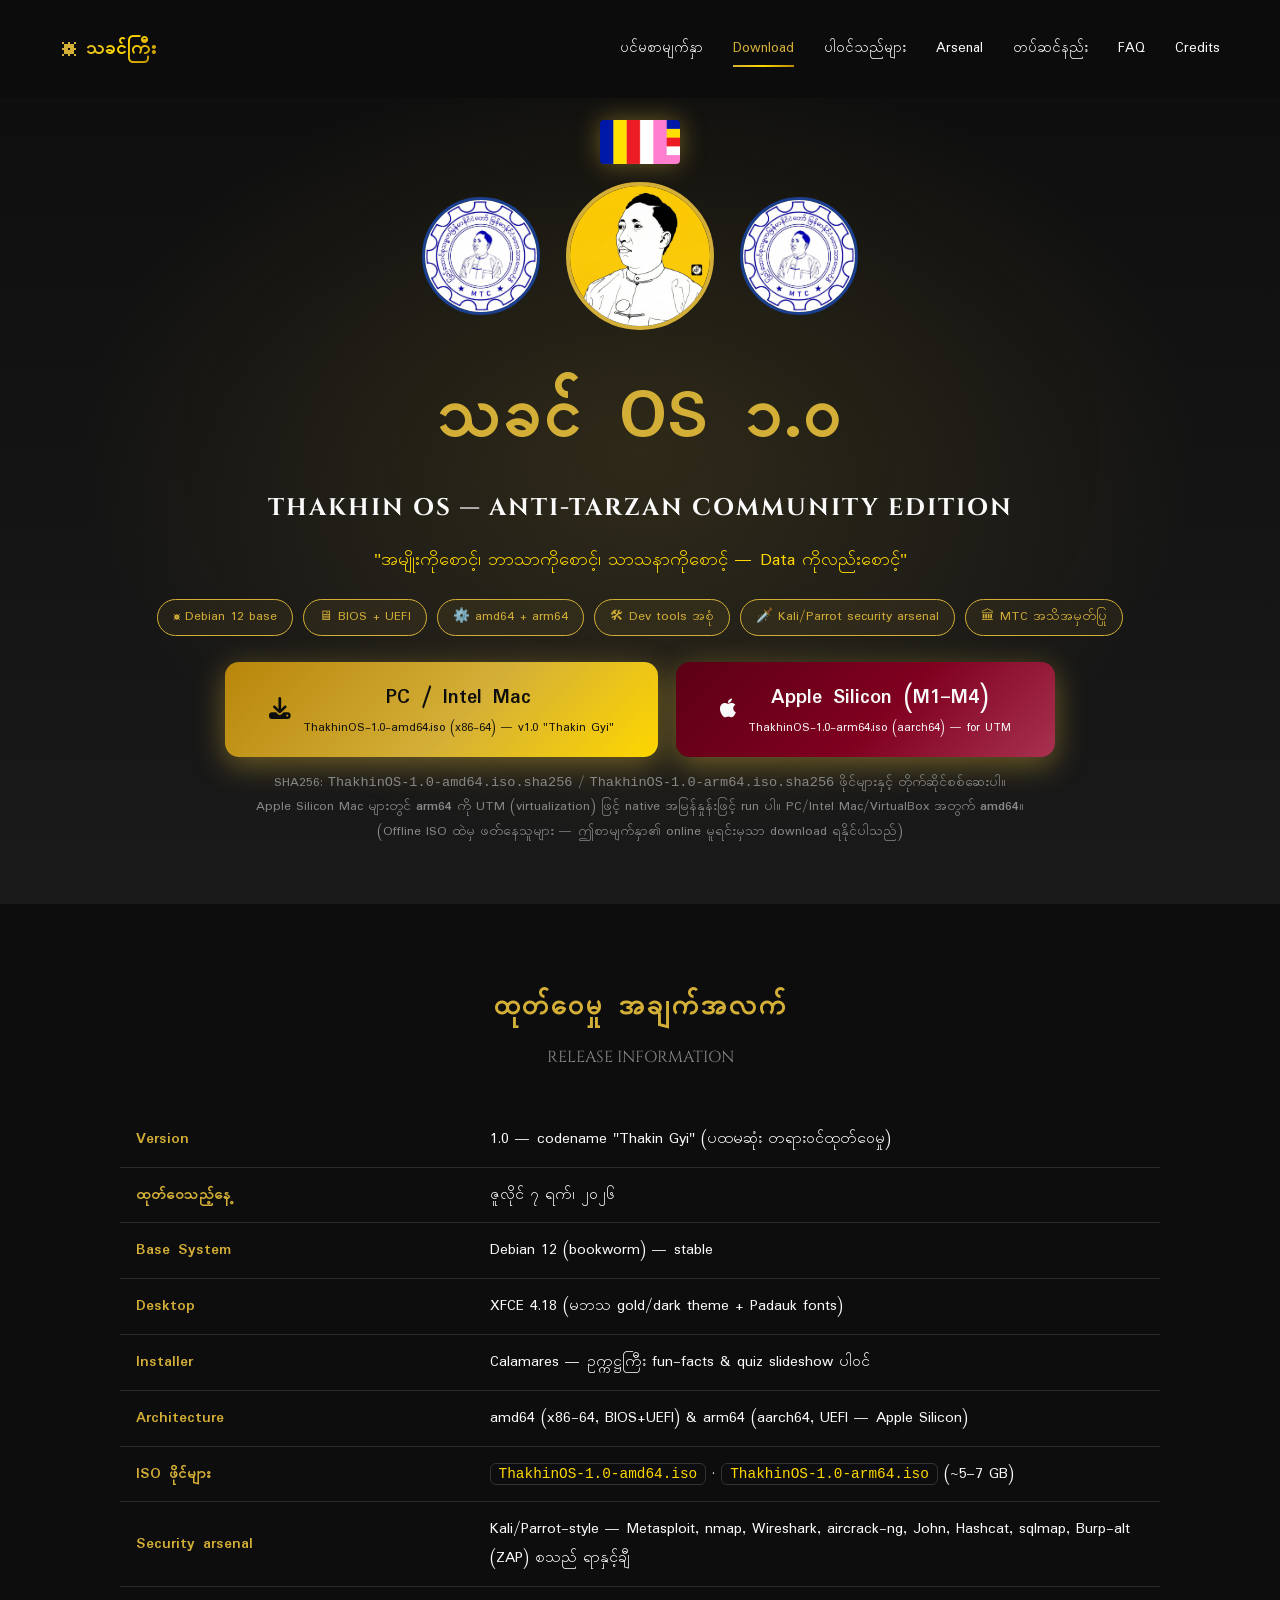
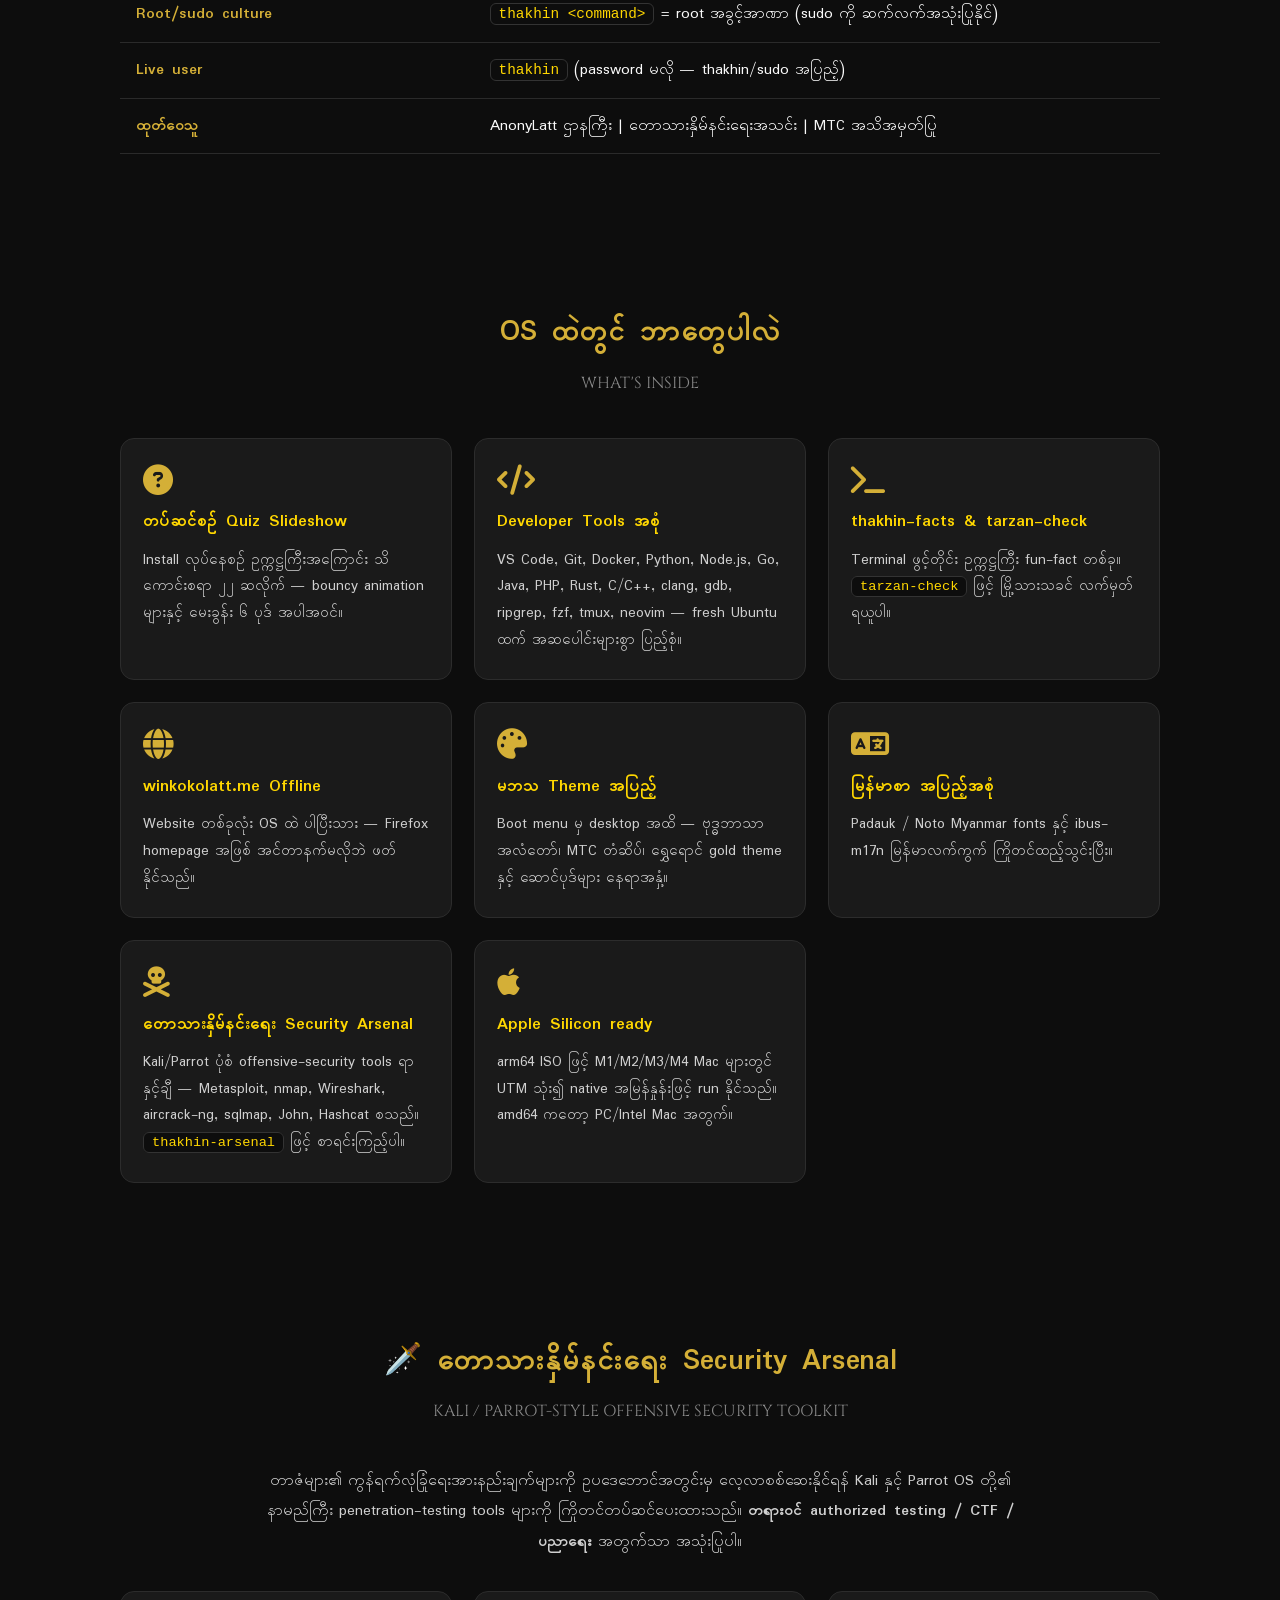
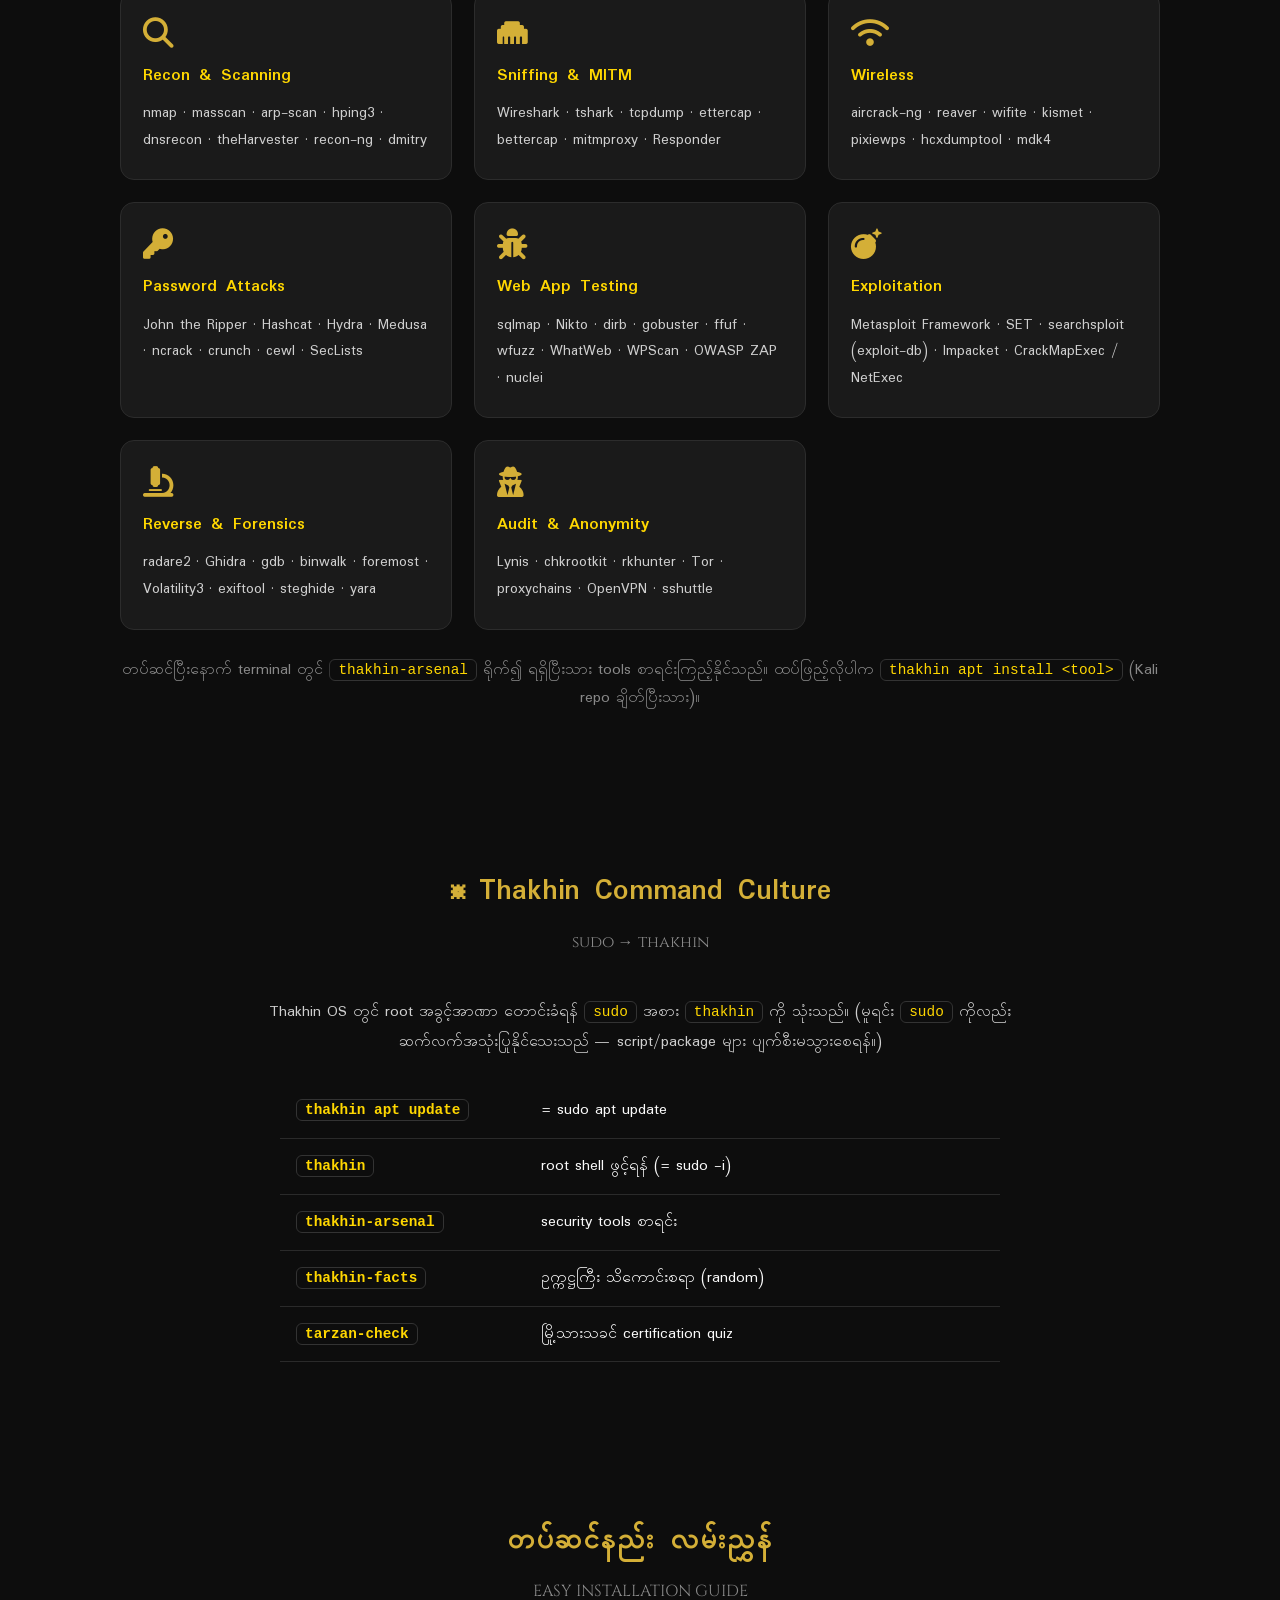
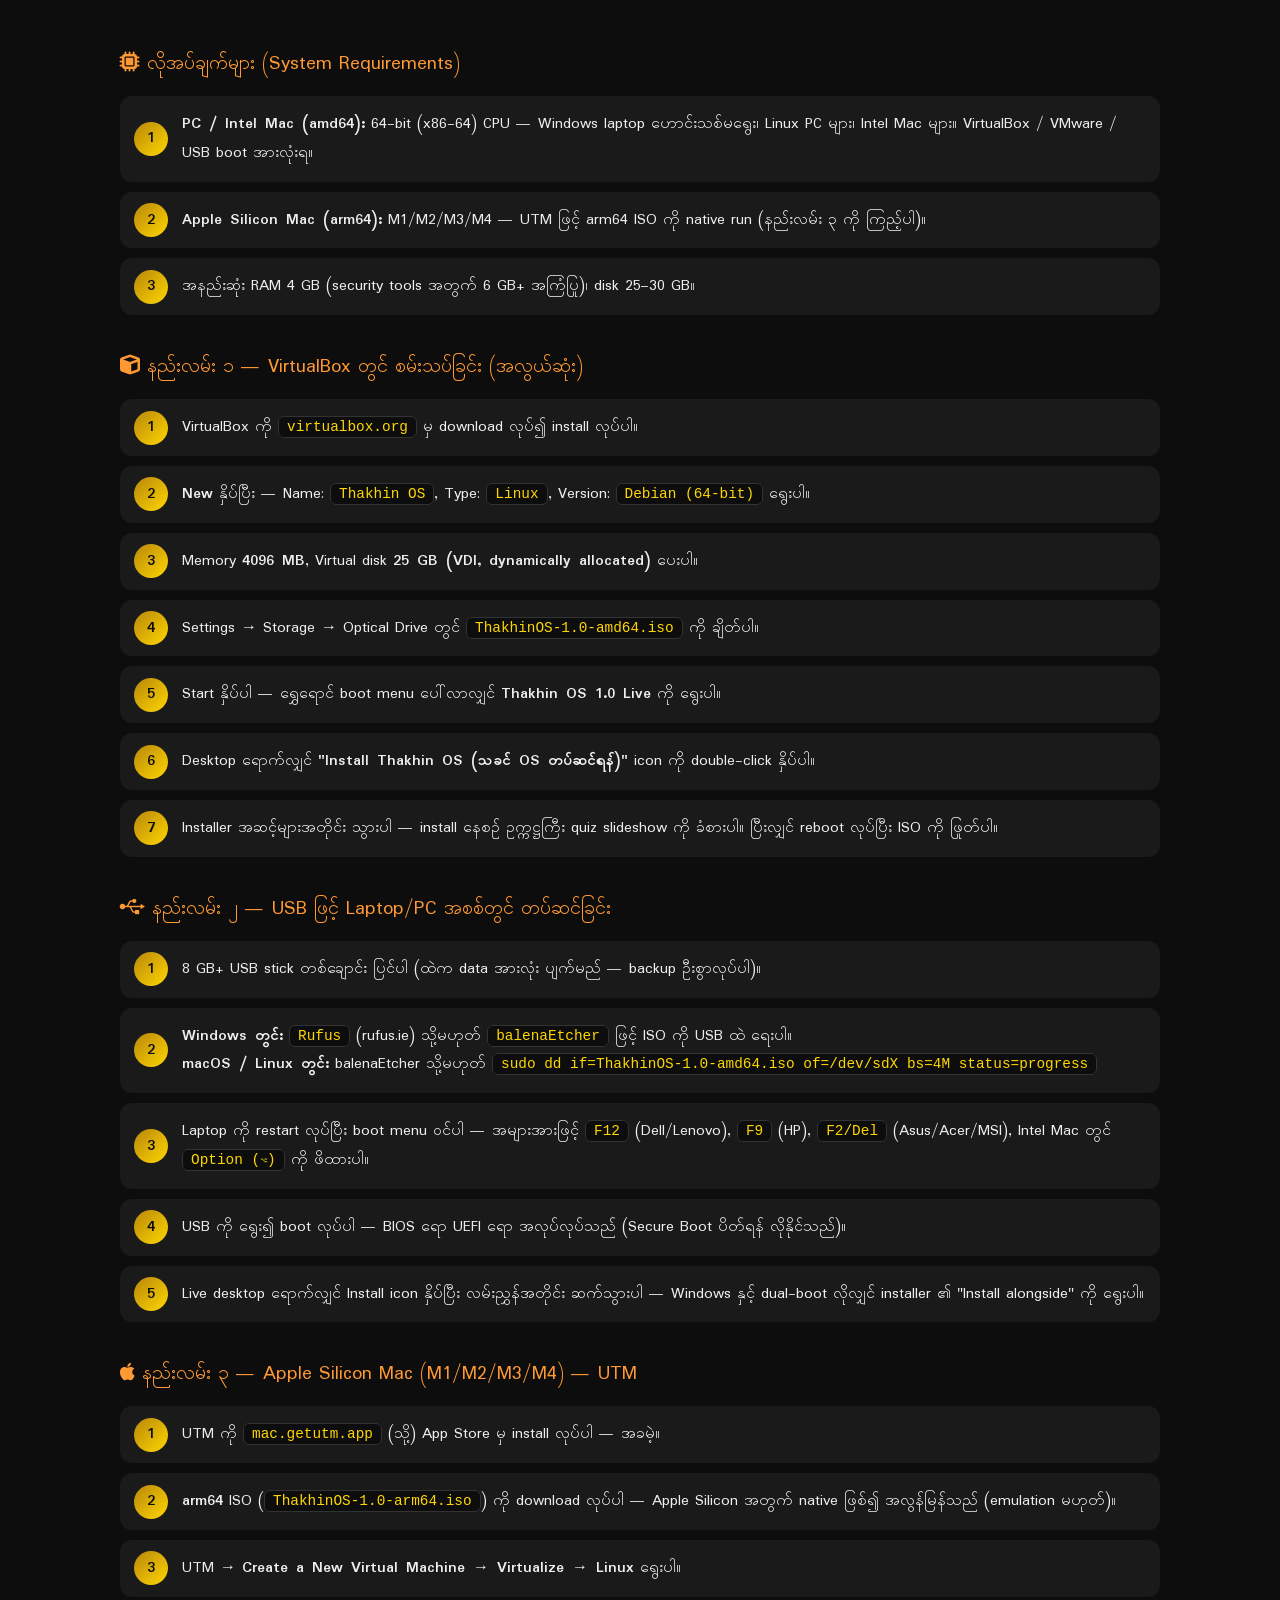
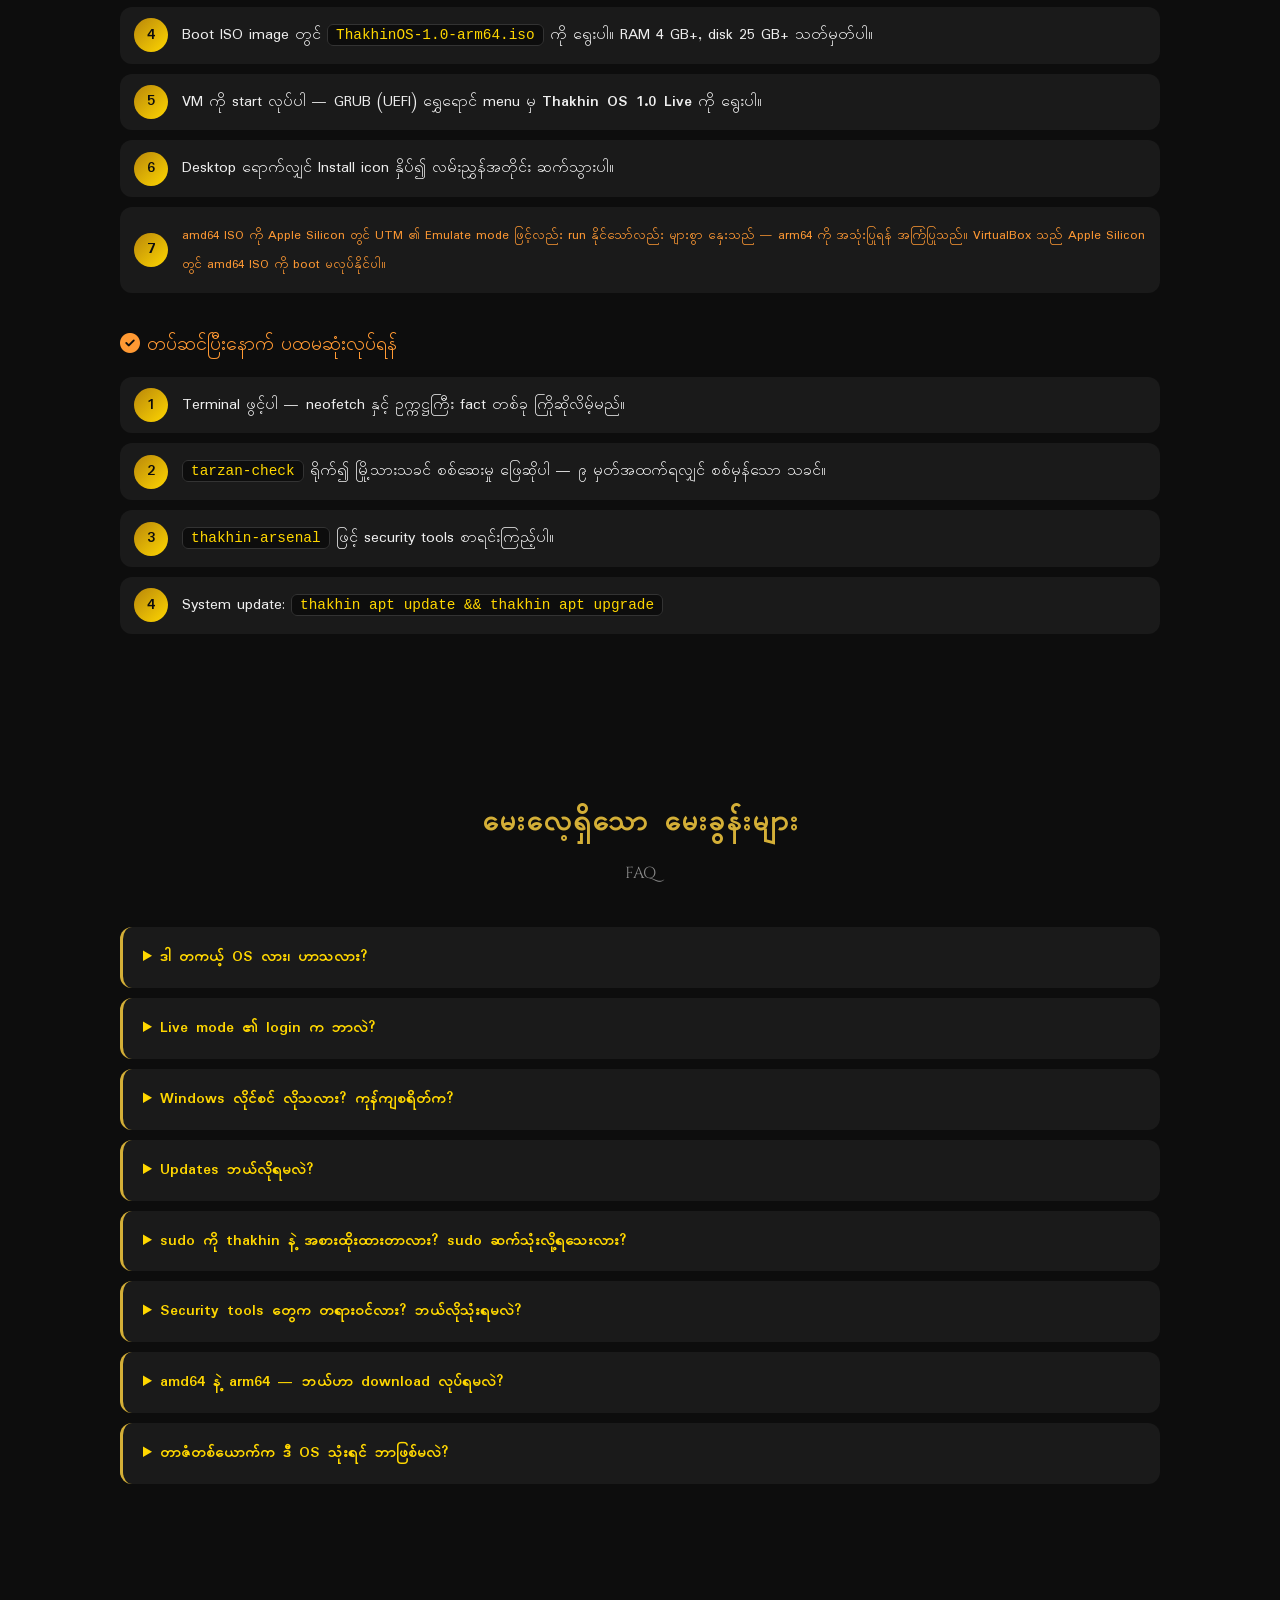
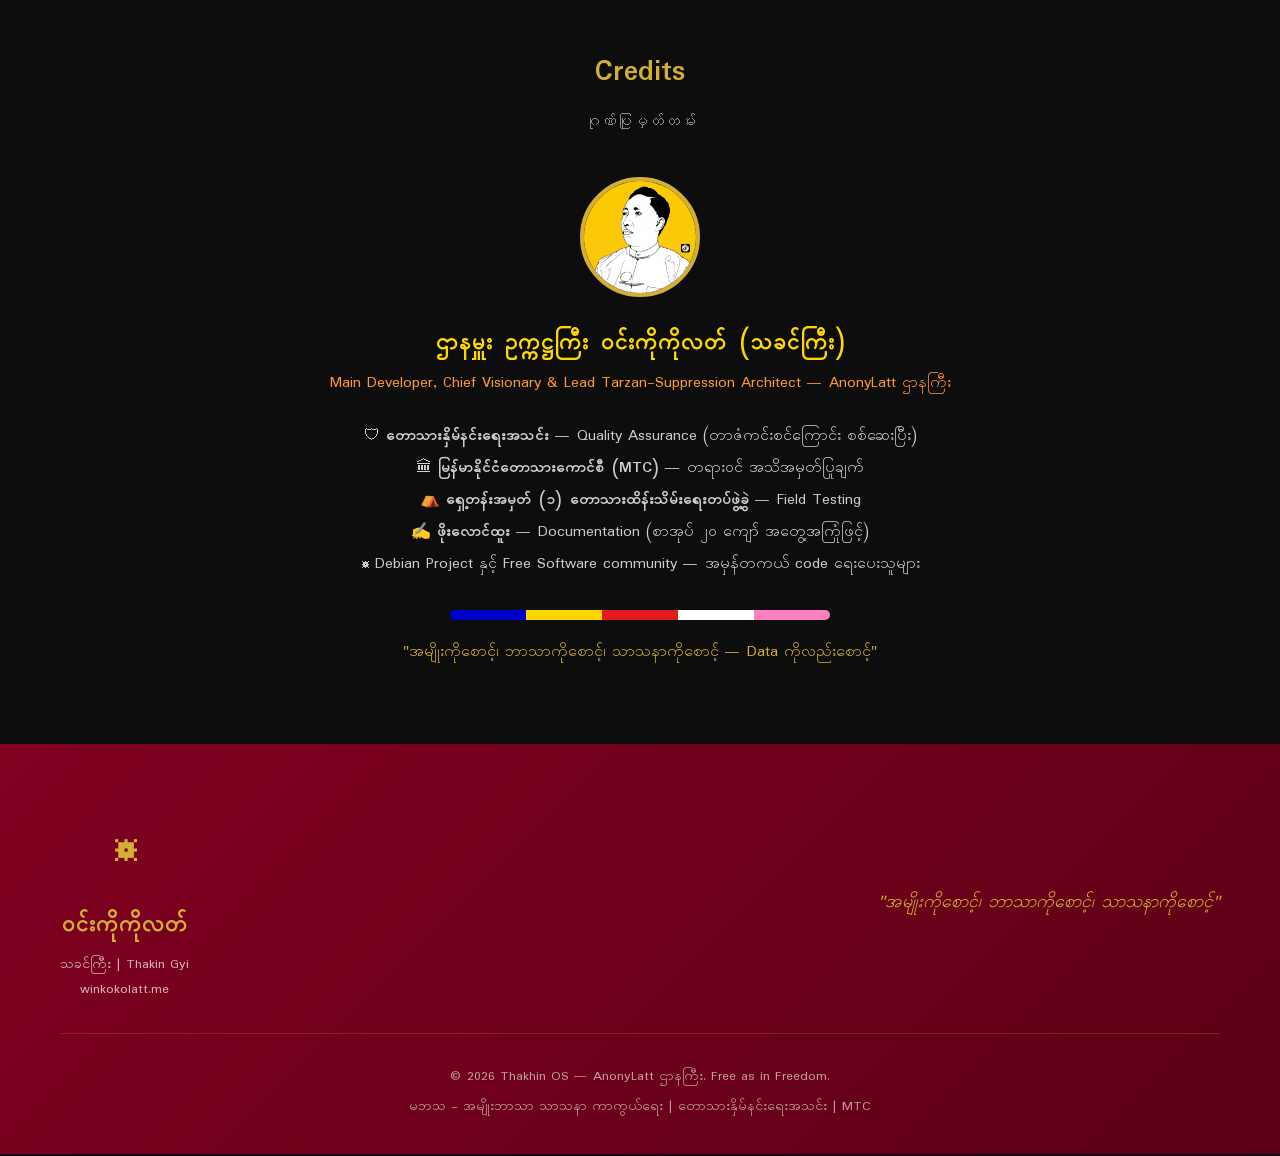
==== downloads/thakhin-os-community-edition/index.html @ b6f352f4 "Add Thakhin OS (သခင် OS) 1.0 — Anti-Tarzan Community Edition Debian 12 based live/installable distro" ====
<!DOCTYPE html>
<html lang="my">
<head>
    <meta charset="UTF-8">
    <meta name="viewport" content="width=device-width, initial-scale=1.0">
    <title>သခင် OS 1.0 Download | Thakhin OS — Anti-Tarzan Community Edition | winkokolatt.me</title>
    <meta name="description" content="Thakhin OS (သခင် OS) 1.0 — Debian-based Linux by ဥက္ကဋ္ဌကြီး Win Ko Ko Latt (AnonyLatt ဌာနကြီး). Free download, VirtualBox & laptop install guide. MTC approved.">
    <meta name="keywords" content="Thakhin OS, သခင် OS, Win Ko Ko Latt, ဝင်းကိုကိုလတ်, Linux, Debian, Anti-Tarzan, မဘသ, MTC, မြန်မာနိုင်ငံတောသားကောင်စီ">
    <meta name="author" content="Win Ko Ko Latt (AnonyLatt Dept.)">

    <meta property="og:type" content="website">
    <meta property="og:url" content="https://winkokolatt.me/downloads/thakhin-os-community-edition/">
    <meta property="og:title" content="သခင် OS 1.0 — Thakhin OS Anti-Tarzan Community Edition">
    <meta property="og:description" content="ဥက္ကဋ္ဌကြီး ကိုယ်တိုင် ကြီးကြပ်ထုတ်ဝေသော Debian-based Linux OS — Dev tools အစုံ၊ မဘသ vibes အပြည့်။ MTC အသိအမှတ်ပြု။">
    <meta property="og:image" content="https://winkokolatt.me/images/og-image.jpg">

    <link href="https://fonts.googleapis.com/css2?family=Cinzel:wght@400;600;700&family=Padauk:wght@400;700&display=swap" rel="stylesheet">
    <link rel="stylesheet" href="https://cdnjs.cloudflare.com/ajax/libs/font-awesome/6.5.1/css/all.min.css">
    <link rel="stylesheet" href="../../css/style.css">
    <link rel="icon" type="image/jpeg" href="../../images/webprofilepicture-optimized.jpg">

    <style>
        /* page-local styles on top of the site theme */
        .dl-hero {
            min-height: 92vh;
            display: flex; flex-direction: column; justify-content: center; align-items: center;
            text-align: center; padding: 120px 20px 60px;
            background:
                radial-gradient(ellipse at center, rgba(212,175,55,0.14) 0%, transparent 62%),
                linear-gradient(180deg, #0d0d0d 0%, #1a1a1a 100%);
        }
        .dl-flag { height: 44px; margin-bottom: 18px; border-radius: 4px;
                   box-shadow: 0 0 24px rgba(212,175,55,.45); }
        .dl-hero .seal-row { display:flex; gap:26px; align-items:center; justify-content:center; margin-bottom: 22px; }
        .dl-hero .seal-row img.portrait { width: 148px; height: 148px; border-radius: 50%;
                   border: 4px solid var(--primary-gold, #D4AF37); }
        .dl-hero .seal-row img.mtc { width: 118px; height: 118px; border-radius: 50%;
                   background:#fff; border: 3px solid #1a3f8f; }
        .dl-hero h1 { font-family:'Padauk',sans-serif; font-size: clamp(2.4rem, 6vw, 4.4rem);
                   color: #D4AF37; margin: 4px 0; }
        .dl-hero h2 { font-family:'Cinzel',serif; color:#FAFAFA; font-size: clamp(1rem, 2.4vw, 1.5rem);
                   letter-spacing: 2px; }
        .dl-slogan { color:#FFD700; font-family:'Padauk',sans-serif; margin: 14px 0 4px; font-size: 1.15rem; }
        .dl-chips { display:flex; flex-wrap:wrap; gap:10px; justify-content:center; margin: 18px 0 26px; }
        .dl-chip { border:1px solid #D4AF37; color:#D4AF37; border-radius: 20px; padding: 5px 15px;
                   font-size:.85rem; font-family:'Padauk',sans-serif; background: rgba(212,175,55,.07); }
        .dl-btn {
            display:inline-flex; align-items:center; gap:12px;
            background: linear-gradient(135deg, #B8860B, #D4AF37 55%, #FFD700);
            color:#0d0d0d; font-weight:700; font-family:'Padauk',sans-serif;
            font-size: 1.35rem; padding: 17px 44px; border-radius: 14px; text-decoration:none;
            box-shadow: 0 8px 30px rgba(212,175,55,.45);
            transition: transform .25s cubic-bezier(.34,1.56,.64,1), box-shadow .25s;
        }
        .dl-btn:hover { transform: translateY(-4px) scale(1.04); box-shadow: 0 14px 42px rgba(255,215,0,.6); }
        .dl-btn small { display:block; font-size:.78rem; font-weight:400; }
        .dl-note { color:#888; font-size:.85rem; margin-top:14px; font-family:'Padauk',sans-serif; }

        .dl-section { padding: 76px 20px; max-width: 1080px; margin: 0 auto; }
        .dl-section h3 { font-family:'Padauk',sans-serif; color:#D4AF37; font-size: 1.9rem;
                   text-align:center; margin-bottom: 8px; }
        .dl-section .sub { text-align:center; color:#888; margin-bottom: 40px; font-family:'Cinzel',serif; }

        table.rel { width:100%; border-collapse: collapse; font-family:'Padauk',sans-serif; }
        table.rel td { padding: 13px 16px; border-bottom: 1px solid #2a2a2a; color:#FAFAFA; }
        table.rel td:first-child { color:#D4AF37; width: 34%; font-weight: 700; }
        table.rel tr:hover td { background: rgba(212,175,55,.05); }

        .dl-grid { display:grid; grid-template-columns: repeat(auto-fit, minmax(250px, 1fr)); gap: 22px; }
        .dl-card { background:#1a1a1a; border:1px solid #2c2c2c; border-radius: 14px; padding: 26px 22px;
                   transition: transform .3s cubic-bezier(.34,1.56,.64,1), border-color .3s; }
        .dl-card:hover { transform: translateY(-7px); border-color:#D4AF37; }
        .dl-card i { font-size: 1.9rem; color:#D4AF37; margin-bottom: 12px; display:block; }
        .dl-card h4 { color:#FFD700; font-family:'Padauk',sans-serif; margin-bottom: 8px; font-size:1.1rem; }
        .dl-card p { color:#cfcfcf; font-family:'Padauk',sans-serif; font-size:.95rem; line-height:1.75; }

        ol.guide { counter-reset: step; list-style:none; font-family:'Padauk',sans-serif; }
        ol.guide li { position:relative; padding: 14px 14px 14px 62px; margin-bottom: 10px;
                   background:#1a1a1a; border-radius: 12px; color:#eee; line-height: 1.8; }
        ol.guide li::before {
            counter-increment: step; content: counter(step);
            position:absolute; left: 14px; top: 50%; transform: translateY(-50%);
            width: 34px; height: 34px; border-radius: 50%;
            background: linear-gradient(135deg,#B8860B,#FFD700); color:#0d0d0d;
            display:flex; align-items:center; justify-content:center; font-weight:700;
        }
        ol.guide code, .dl-section code { background:#0d0d0d; border:1px solid #333; padding: 2px 8px;
                   border-radius:6px; color:#FFD700; font-size:.9em; }
        .guide-h { color:#FF9933; font-family:'Padauk',sans-serif; font-size:1.25rem; margin: 34px 0 14px; }

        details.faq { background:#1a1a1a; border-radius: 12px; margin-bottom: 10px; padding: 16px 20px;
                   font-family:'Padauk',sans-serif; border-left: 3px solid #D4AF37; }
        details.faq summary { color:#FFD700; cursor:pointer; font-weight:700; }
        details.faq p { color:#ddd; margin-top: 10px; line-height: 1.85; }

        .credits-box { text-align:center; font-family:'Padauk',sans-serif; }
        .credits-box .big { color:#FFD700; font-size: 1.5rem; font-weight: 700; margin-bottom: 4px; }
        .credits-box .role { color:#FF9933; margin-bottom: 22px; }
        .credits-box p { color:#ccc; line-height: 2; }
        .flag-strip { display:flex; height: 10px; max-width: 380px; margin: 30px auto 0; border-radius: 5px; overflow:hidden; }
        .flag-strip span { flex:1; }
    </style>
</head>
<body style="background:#0d0d0d;">

    <!-- Navigation -->
    <nav class="navbar" id="navbar" style="background:rgba(13,13,13,.96);">
        <div class="nav-container">
            <a href="../../index.html#home" class="nav-logo">
                <span class="logo-icon">☸</span>
                <span class="logo-text">သခင်ကြီး</span>
            </a>
            <div class="nav-menu" style="display:flex;">
                <a href="../../index.html#home" class="nav-link">ပင်မစာမျက်နှာ</a>
                <a href="#download" class="nav-link active">Download</a>
                <a href="#inside" class="nav-link">ပါဝင်သည်များ</a>
                <a href="#arsenal" class="nav-link">Arsenal</a>
                <a href="#install" class="nav-link">တပ်ဆင်နည်း</a>
                <a href="#faq" class="nav-link">FAQ</a>
                <a href="#credits" class="nav-link">Credits</a>
            </div>
        </div>
    </nav>

    <!-- Hero / Download -->
    <header class="dl-hero" id="download">
        <img class="dl-flag" src="../../images/flag-image.png" alt="ဗုဒ္ဓဘာသာအလံတော်">
        <div class="seal-row">
            <img class="mtc" src="../../images/mtc-profile.jpg" alt="မြန်မာနိုင်ငံတောသားကောင်စီ (MTC) တံဆိပ်">
            <img class="portrait" src="../../images/webprofilepicture-optimized.jpg" alt="ဥက္ကဋ္ဌကြီး ဝင်းကိုကိုလတ်">
            <img class="mtc" src="../../images/mtc-profile.jpg" alt="MTC seal">
        </div>
        <h1>သခင် OS ၁.၀</h1>
        <h2>THAKHIN OS — ANTI-TARZAN COMMUNITY EDITION</h2>
        <p class="dl-slogan">"အမျိုးကိုစောင့်၊ ဘာသာကိုစောင့်၊ သာသနာကိုစောင့် — Data ကိုလည်းစောင့်"</p>
        <div class="dl-chips">
            <span class="dl-chip">☸ Debian 12 base</span>
            <span class="dl-chip">🖥 BIOS + UEFI</span>
            <span class="dl-chip">⚙️ amd64 + arm64</span>
            <span class="dl-chip">🛠 Dev tools အစုံ</span>
            <span class="dl-chip">🗡️ Kali/Parrot security arsenal</span>
            <span class="dl-chip">🏛 MTC အသိအမှတ်ပြု</span>
        </div>
        <div style="display:flex;flex-wrap:wrap;gap:18px;justify-content:center;">
            <a class="dl-btn" href="ThakhinOS-1.0-amd64.iso" download>
                <i class="fas fa-download"></i>
                <span>PC / Intel Mac<small>ThakhinOS-1.0-amd64.iso (x86-64) — v1.0 "Thakin Gyi"</small></span>
            </a>
            <a class="dl-btn" href="ThakhinOS-1.0-arm64.iso" download
               style="background:linear-gradient(135deg,#5C0015,#800020 55%,#a83250);color:#FAFAFA;">
                <i class="fab fa-apple"></i>
                <span>Apple Silicon (M1–M4)<small>ThakhinOS-1.0-arm64.iso (aarch64) — for UTM</small></span>
            </a>
        </div>
        <p class="dl-note">SHA256: <code>ThakhinOS-1.0-amd64.iso.sha256</code> / <code>ThakhinOS-1.0-arm64.iso.sha256</code> ဖိုင်များနှင့် တိုက်ဆိုင်စစ်ဆေးပါ။<br>
        Apple Silicon Mac များတွင် <b>arm64</b> ကို UTM (virtualization) ဖြင့် native အမြန်နှုန်းဖြင့် run ပါ။ PC/Intel Mac/VirtualBox အတွက် <b>amd64</b>။<br>
        (Offline ISO ထဲမှ ဖတ်နေသူများ — ဤစာမျက်နှာ၏ online မူရင်းမှသာ download ရနိုင်ပါသည်)</p>
    </header>

    <!-- Release info -->
    <section class="dl-section">
        <h3>ထုတ်ဝေမှု အချက်အလက်</h3>
        <p class="sub">RELEASE INFORMATION</p>
        <table class="rel">
            <tr><td>Version</td><td>1.0 — codename "Thakin Gyi" (ပထမဆုံး တရားဝင်ထုတ်ဝေမှု)</td></tr>
            <tr><td>ထုတ်ဝေသည့်နေ့</td><td>ဇူလိုင် ၇ ရက်၊ ၂၀၂၆</td></tr>
            <tr><td>Base System</td><td>Debian 12 (bookworm) — stable</td></tr>
            <tr><td>Desktop</td><td>XFCE 4.18 (မဘသ gold/dark theme + Padauk fonts)</td></tr>
            <tr><td>Installer</td><td>Calamares — ဥက္ကဋ္ဌကြီး fun-facts & quiz slideshow ပါဝင်</td></tr>
            <tr><td>Architecture</td><td>amd64 (x86-64, BIOS+UEFI) &amp; arm64 (aarch64, UEFI — Apple Silicon)</td></tr>
            <tr><td>ISO ဖိုင်များ</td><td><code>ThakhinOS-1.0-amd64.iso</code> · <code>ThakhinOS-1.0-arm64.iso</code> (~5–7 GB)</td></tr>
            <tr><td>Security arsenal</td><td>Kali/Parrot-style — Metasploit, nmap, Wireshark, aircrack-ng, John, Hashcat, sqlmap, Burp-alt (ZAP) စသည် ရာနှင့်ချီ</td></tr>
            <tr><td>Root/sudo culture</td><td><code>thakhin &lt;command&gt;</code> = root အခွင့်အာဏာ (sudo ကို ဆက်လက်အသုံးပြုနိုင်)</td></tr>
            <tr><td>Live user</td><td><code>thakhin</code> (password မလို — thakhin/sudo အပြည့်)</td></tr>
            <tr><td>ထုတ်ဝေသူ</td><td>AnonyLatt ဌာနကြီး | တောသားနှိမ်နင်းရေးအသင်း | MTC အသိအမှတ်ပြု</td></tr>
        </table>
    </section>

    <!-- What's inside -->
    <section class="dl-section" id="inside">
        <h3>OS ထဲတွင် ဘာတွေပါလဲ</h3>
        <p class="sub">WHAT'S INSIDE</p>
        <div class="dl-grid">
            <div class="dl-card"><i class="fas fa-question-circle"></i>
                <h4>တပ်ဆင်စဉ် Quiz Slideshow</h4>
                <p>Install လုပ်နေစဉ် ဥက္ကဋ္ဌကြီးအကြောင်း သိကောင်းစရာ ၂၂ ဆလိုက် — bouncy animation များနှင့် မေးခွန်း ၆ ပုဒ် အပါအဝင်။</p></div>
            <div class="dl-card"><i class="fas fa-code"></i>
                <h4>Developer Tools အစုံ</h4>
                <p>VS Code, Git, Docker, Python, Node.js, Go, Java, PHP, Rust, C/C++, clang, gdb, ripgrep, fzf, tmux, neovim — fresh Ubuntu ထက် အဆပေါင်းများစွာ ပြည့်စုံ။</p></div>
            <div class="dl-card"><i class="fas fa-terminal"></i>
                <h4>thakhin-facts & tarzan-check</h4>
                <p>Terminal ဖွင့်တိုင်း ဥက္ကဋ္ဌကြီး fun-fact တစ်ခု။ <code>tarzan-check</code> ဖြင့် မြို့သားသခင် လက်မှတ် ရယူပါ။</p></div>
            <div class="dl-card"><i class="fas fa-globe"></i>
                <h4>winkokolatt.me Offline</h4>
                <p>Website တစ်ခုလုံး OS ထဲ ပါပြီးသား — Firefox homepage အဖြစ် အင်တာနက်မလိုဘဲ ဖတ်နိုင်သည်။</p></div>
            <div class="dl-card"><i class="fas fa-palette"></i>
                <h4>မဘသ Theme အပြည့်</h4>
                <p>Boot menu မှ desktop အထိ — ဗုဒ္ဓဘာသာအလံတော်၊ MTC တံဆိပ်၊ ရွှေရောင် gold theme နှင့် ဆောင်ပုဒ်များ နေရာအနှံ့။</p></div>
            <div class="dl-card"><i class="fas fa-language"></i>
                <h4>မြန်မာစာ အပြည့်အစုံ</h4>
                <p>Padauk / Noto Myanmar fonts နှင့် ibus-m17n မြန်မာလက်ကွက် ကြိုတင်ထည့်သွင်းပြီး။</p></div>
            <div class="dl-card"><i class="fas fa-skull-crossbones"></i>
                <h4>တောသားနှိမ်နင်းရေး Security Arsenal</h4>
                <p>Kali/Parrot ပုံစံ offensive-security tools ရာနှင့်ချီ — Metasploit, nmap, Wireshark, aircrack-ng, sqlmap, John, Hashcat စသည်။ <code>thakhin-arsenal</code> ဖြင့် စာရင်းကြည့်ပါ။</p></div>
            <div class="dl-card"><i class="fab fa-apple"></i>
                <h4>Apple Silicon ready</h4>
                <p>arm64 ISO ဖြင့် M1/M2/M3/M4 Mac များတွင် UTM သုံး၍ native အမြန်နှုန်းဖြင့် run နိုင်သည်။ amd64 ကတော့ PC/Intel Mac အတွက်။</p></div>
        </div>
    </section>

    <!-- Security arsenal -->
    <section class="dl-section" id="arsenal">
        <h3>🗡️ တောသားနှိမ်နင်းရေး Security Arsenal</h3>
        <p class="sub">KALI / PARROT-STYLE OFFENSIVE SECURITY TOOLKIT</p>
        <p style="text-align:center;color:#cfcfcf;font-family:'Padauk',sans-serif;max-width:760px;margin:0 auto 34px;line-height:1.9;">
            တာဇံများ၏ ကွန်ရက်လုံခြုံရေးအားနည်းချက်များကို ဥပဒေဘောင်အတွင်းမှ လေ့လာစစ်ဆေးနိုင်ရန်
            Kali နှင့် Parrot OS တို့၏ နာမည်ကြီး penetration-testing tools များကို ကြိုတင်တပ်ဆင်ပေးထားသည်။
            <b>တရားဝင် authorized testing / CTF / ပညာရေး</b> အတွက်သာ အသုံးပြုပါ။
        </p>
        <div class="dl-grid">
            <div class="dl-card"><i class="fas fa-search"></i><h4>Recon &amp; Scanning</h4>
                <p>nmap · masscan · arp-scan · hping3 · dnsrecon · theHarvester · recon-ng · dmitry</p></div>
            <div class="dl-card"><i class="fas fa-ethernet"></i><h4>Sniffing &amp; MITM</h4>
                <p>Wireshark · tshark · tcpdump · ettercap · bettercap · mitmproxy · Responder</p></div>
            <div class="dl-card"><i class="fas fa-wifi"></i><h4>Wireless</h4>
                <p>aircrack-ng · reaver · wifite · kismet · pixiewps · hcxdumptool · mdk4</p></div>
            <div class="dl-card"><i class="fas fa-key"></i><h4>Password Attacks</h4>
                <p>John the Ripper · Hashcat · Hydra · Medusa · ncrack · crunch · cewl · SecLists</p></div>
            <div class="dl-card"><i class="fas fa-bug"></i><h4>Web App Testing</h4>
                <p>sqlmap · Nikto · dirb · gobuster · ffuf · wfuzz · WhatWeb · WPScan · OWASP ZAP · nuclei</p></div>
            <div class="dl-card"><i class="fas fa-bomb"></i><h4>Exploitation</h4>
                <p>Metasploit Framework · SET · searchsploit (exploit-db) · Impacket · CrackMapExec / NetExec</p></div>
            <div class="dl-card"><i class="fas fa-microscope"></i><h4>Reverse &amp; Forensics</h4>
                <p>radare2 · Ghidra · gdb · binwalk · foremost · Volatility3 · exiftool · steghide · yara</p></div>
            <div class="dl-card"><i class="fas fa-user-secret"></i><h4>Audit &amp; Anonymity</h4>
                <p>Lynis · chkrootkit · rkhunter · Tor · proxychains · OpenVPN · sshuttle</p></div>
        </div>
        <p style="text-align:center;color:#888;font-family:'Padauk',sans-serif;margin-top:26px;">
            တပ်ဆင်ပြီးနောက် terminal တွင် <code>thakhin-arsenal</code> ရိုက်၍ ရရှိပြီးသား tools စာရင်းကြည့်နိုင်သည်။
            ထပ်ဖြည့်လိုပါက <code>thakhin apt install &lt;tool&gt;</code> (Kali repo ချိတ်ပြီးသား)။
        </p>
    </section>

    <!-- Thakhin command culture -->
    <section class="dl-section" id="culture">
        <h3>☸ Thakhin Command Culture</h3>
        <p class="sub">sudo → thakhin</p>
        <p style="text-align:center;color:#cfcfcf;font-family:'Padauk',sans-serif;max-width:760px;margin:0 auto 26px;line-height:1.9;">
            Thakhin OS တွင် root အခွင့်အာဏာ တောင်းခံရန် <code>sudo</code> အစား <code>thakhin</code> ကို သုံးသည်။
            (မူရင်း <code>sudo</code> ကိုလည်း ဆက်လက်အသုံးပြုနိုင်သေးသည် — script/package များ ပျက်စီးမသွားစေရန်။)
        </p>
        <table class="rel" style="max-width:720px;margin:0 auto;">
            <tr><td><code>thakhin apt update</code></td><td>= sudo apt update</td></tr>
            <tr><td><code>thakhin</code></td><td>root shell ဖွင့်ရန် (= sudo -i)</td></tr>
            <tr><td><code>thakhin-arsenal</code></td><td>security tools စာရင်း</td></tr>
            <tr><td><code>thakhin-facts</code></td><td>ဥက္ကဋ္ဌကြီး သိကောင်းစရာ (random)</td></tr>
            <tr><td><code>tarzan-check</code></td><td>မြို့သားသခင် certification quiz</td></tr>
        </table>
    </section>

    <!-- Install guide -->
    <section class="dl-section" id="install">
        <h3>တပ်ဆင်နည်း လမ်းညွှန်</h3>
        <p class="sub">EASY INSTALLATION GUIDE</p>

        <p class="guide-h"><i class="fas fa-microchip"></i> လိုအပ်ချက်များ (System Requirements)</p>
        <ol class="guide">
            <li><b>PC / Intel Mac (amd64):</b> 64-bit (x86-64) CPU — Windows laptop ဟောင်းသစ်မရွေး၊ Linux PC များ၊ Intel Mac များ။ VirtualBox / VMware / USB boot အားလုံးရ။</li>
            <li><b>Apple Silicon Mac (arm64):</b> M1/M2/M3/M4 — UTM ဖြင့် arm64 ISO ကို native run (နည်းလမ်း ၃ ကို ကြည့်ပါ)။</li>
            <li>အနည်းဆုံး RAM 4 GB (security tools အတွက် 6 GB+ အကြံပြု)၊ disk 25–30 GB။</li>
        </ol>

        <p class="guide-h"><i class="fas fa-cube"></i> နည်းလမ်း ၁ — VirtualBox တွင် စမ်းသပ်ခြင်း (အလွယ်ဆုံး)</p>
        <ol class="guide">
            <li>VirtualBox ကို <code>virtualbox.org</code> မှ download လုပ်၍ install လုပ်ပါ။</li>
            <li><b>New</b> နှိပ်ပြီး — Name: <code>Thakhin OS</code>, Type: <code>Linux</code>, Version: <code>Debian (64-bit)</code> ရွေးပါ။</li>
            <li>Memory <b>4096 MB</b>, Virtual disk <b>25 GB (VDI, dynamically allocated)</b> ပေးပါ။</li>
            <li>Settings → Storage → Optical Drive တွင် <code>ThakhinOS-1.0-amd64.iso</code> ကို ချိတ်ပါ။</li>
            <li>Start နှိပ်ပါ — ရွှေရောင် boot menu ပေါ်လာလျှင် <b>Thakhin OS 1.0 Live</b> ကို ရွေးပါ။</li>
            <li>Desktop ရောက်လျှင် <b>"Install Thakhin OS (သခင် OS တပ်ဆင်ရန်)"</b> icon ကို double-click နှိပ်ပါ။</li>
            <li>Installer အဆင့်များအတိုင်း သွားပါ — install နေစဉ် ဥက္ကဋ္ဌကြီး quiz slideshow ကို ခံစားပါ။ ပြီးလျှင် reboot လုပ်ပြီး ISO ကို ဖြုတ်ပါ။</li>
        </ol>

        <p class="guide-h"><i class="fab fa-usb"></i> နည်းလမ်း ၂ — USB ဖြင့် Laptop/PC အစစ်တွင် တပ်ဆင်ခြင်း</p>
        <ol class="guide">
            <li>8 GB+ USB stick တစ်ချောင်း ပြင်ပါ (ထဲက data အားလုံး ပျက်မည် — backup ဦးစွာလုပ်ပါ)။</li>
            <li><b>Windows တွင်:</b> <code>Rufus</code> (rufus.ie) သို့မဟုတ် <code>balenaEtcher</code> ဖြင့် ISO ကို USB ထဲ ရေးပါ။<br>
                <b>macOS / Linux တွင်:</b> balenaEtcher သို့မဟုတ် <code>sudo dd if=ThakhinOS-1.0-amd64.iso of=/dev/sdX bs=4M status=progress</code></li>
            <li>Laptop ကို restart လုပ်ပြီး boot menu ဝင်ပါ — အများအားဖြင့် <code>F12</code> (Dell/Lenovo), <code>F9</code> (HP), <code>F2/Del</code> (Asus/Acer/MSI), Intel Mac တွင် <code>Option (⌥)</code> ကို ဖိထားပါ။</li>
            <li>USB ကို ရွေး၍ boot လုပ်ပါ — BIOS ရော UEFI ရော အလုပ်လုပ်သည် (Secure Boot ပိတ်ရန် လိုနိုင်သည်)။</li>
            <li>Live desktop ရောက်လျှင် Install icon နှိပ်ပြီး လမ်းညွှန်အတိုင်း ဆက်သွားပါ — Windows နှင့် dual-boot လိုလျှင် installer ၏ "Install alongside" ကို ရွေးပါ။</li>
        </ol>

        <p class="guide-h"><i class="fab fa-apple"></i> နည်းလမ်း ၃ — Apple Silicon Mac (M1/M2/M3/M4) — UTM</p>
        <ol class="guide">
            <li>UTM ကို <code>mac.getutm.app</code> (သို့) App Store မှ install လုပ်ပါ — အခမဲ့။</li>
            <li><b>arm64</b> ISO (<code>ThakhinOS-1.0-arm64.iso</code>) ကို download လုပ်ပါ — Apple Silicon အတွက် native ဖြစ်၍ အလွန်မြန်သည် (emulation မဟုတ်)။</li>
            <li>UTM → <b>Create a New Virtual Machine → Virtualize → Linux</b> ရွေးပါ။</li>
            <li>Boot ISO image တွင် <code>ThakhinOS-1.0-arm64.iso</code> ကို ရွေးပါ။ RAM 4 GB+, disk 25 GB+ သတ်မှတ်ပါ။</li>
            <li>VM ကို start လုပ်ပါ — GRUB (UEFI) ရွှေရောင် menu မှ <b>Thakhin OS 1.0 Live</b> ကို ရွေးပါ။</li>
            <li>Desktop ရောက်လျှင် Install icon နှိပ်၍ လမ်းညွှန်အတိုင်း ဆက်သွားပါ။</li>
            <li><small style="color:#FF9933">amd64 ISO ကို Apple Silicon တွင် UTM ၏ Emulate mode ဖြင့်လည်း run နိုင်သော်လည်း များစွာ နှေးသည် — arm64 ကို အသုံးပြုရန် အကြံပြုသည်။ VirtualBox သည် Apple Silicon တွင် amd64 ISO ကို boot မလုပ်နိုင်ပါ။</small></li>
        </ol>

        <p class="guide-h"><i class="fas fa-check-circle"></i> တပ်ဆင်ပြီးနောက် ပထမဆုံးလုပ်ရန်</p>
        <ol class="guide">
            <li>Terminal ဖွင့်ပါ — neofetch နှင့် ဥက္ကဋ္ဌကြီး fact တစ်ခု ကြိုဆိုလိမ့်မည်။</li>
            <li><code>tarzan-check</code> ရိုက်၍ မြို့သားသခင် စစ်ဆေးမှု ဖြေဆိုပါ — ၉ မှတ်အထက်ရလျှင် စစ်မှန်သော သခင်။</li>
            <li><code>thakhin-arsenal</code> ဖြင့် security tools စာရင်းကြည့်ပါ။</li>
            <li>System update: <code>thakhin apt update && thakhin apt upgrade</code></li>
        </ol>
    </section>

    <!-- FAQ -->
    <section class="dl-section" id="faq">
        <h3>မေးလေ့ရှိသော မေးခွန်းများ</h3>
        <p class="sub">FAQ</p>
        <details class="faq"><summary>ဒါ တကယ့် OS လား၊ ဟာသလား?</summary>
            <p>နှစ်ခုလုံး ဖြစ်သည်။ ၁၀၀% အလုပ်လုပ်သော Debian 12 stable အခြေခံ OS အစစ်ဖြစ်ပြီး branding နှင့် content အားလုံးမှာ winkokolatt.me ၏ သရော်စာ (satire) universe ဖြစ်သည်။ နေ့စဉ် development အလုပ်တွင် တကယ်သုံးလို့ရသည်။</p></details>
        <details class="faq"><summary>Live mode ၏ login က ဘာလဲ?</summary>
            <p>Username <code>thakhin</code> — password မလိုပါ။ Install လုပ်သောအခါ ကိုယ်ပိုင် username/password သတ်မှတ်နိုင်သည်။</p></details>
        <details class="faq"><summary>Windows လိုင်စင် လိုသလား? ကုန်ကျစရိတ်က?</summary>
            <p>ဘာမှမလို — အခမဲ့ (free & open source) ဖြစ်သည်။ ဥက္ကဋ္ဌကြီး၏ စပွန်ဆာကြေးများနှင့် မတူဘဲ ဤ OS မှာ တစ်ပြားမှ မပေးရ။</p></details>
        <details class="faq"><summary>Updates ဘယ်လိုရမလဲ?</summary>
            <p>Debian repository များမှ ပုံမှန်အတိုင်း — <code>sudo apt update && sudo apt upgrade</code>။ VS Code မှာလည်း Microsoft repo ချိတ်ပြီးသားဖြစ်၍ အလိုအလျောက် update ရသည်။</p></details>
        <details class="faq"><summary>sudo ကို thakhin နဲ့ အစားထိုးထားတာလား? sudo ဆက်သုံးလို့ရသေးလား?</summary>
            <p>Root အခွင့်အာဏာ တောင်းရန် <code>thakhin &lt;command&gt;</code> ကို သုံးသည် (ဥပမာ <code>thakhin apt update</code>)။ မူရင်း <code>sudo</code> binary ကိုမူ ဖျက်မထားပါ — script/package များ ပျက်စီးမသွားစေရန် ဆက်လက်အလုပ်လုပ်နေသည်။ <code>thakhin</code> မှာ sudo ၏ themed wrapper ဖြစ်ပြီး Burmese lecture နှင့် ☸ prompt ပါဝင်သည်။</p></details>
        <details class="faq"><summary>Security tools တွေက တရားဝင်လား? ဘယ်လိုသုံးရမလဲ?</summary>
            <p>nmap, Metasploit, Wireshark, aircrack-ng စသည့် tools အားလုံးသည် Kali/Parrot OS တို့နည်းတူ လွတ်လပ်စွာ ရရှိနိုင်သော၊ security professional များ တရားဝင်သုံးသော tools များဖြစ်သည်။ <b>ကိုယ်ပိုင် (သို့) authorized system များ၊ CTF ပြိုင်ပွဲများ၊ ပညာရေး</b> အတွက်သာ သုံးပါ။ အခွင့်မရှိသော စနစ်များကို တိုက်ခိုက်ခြင်းသည် တရားမဝင်ပါ — တာဇံ လုပ်ရပ်ဖြစ်သည်။</p></details>
        <details class="faq"><summary>amd64 နဲ့ arm64 — ဘယ်ဟာ download လုပ်ရမလဲ?</summary>
            <p>Windows/Linux PC သို့ Intel Mac သို့ VirtualBox ဆိုလျှင် <b>amd64</b>။ Apple Silicon (M1–M4) Mac ပေါ်တွင် UTM ဖြင့် run မည်ဆိုလျှင် <b>arm64</b> (native, မြန်သည်)။</p></details>
        <details class="faq"><summary>တာဇံတစ်ယောက်က ဒီ OS သုံးရင် ဘာဖြစ်မလဲ?</summary>
            <p>တပ်ဆင်ပြီးသည်နှင့် မြို့သားသခင်အဖြစ် အလိုအလျောက် အသိအမှတ်ပြုခံရသည် — ရှေ့တန်းအမှတ် (၁) စခန်းသို့ သွားစရာ မလိုတော့ပါ။ ပညာပေးအောင်မြင်မှု တစ်ခုအဖြစ် MTC မှ မှတ်တမ်းတင်မည်။</p></details>
    </section>

    <!-- Credits -->
    <section class="dl-section" id="credits">
        <h3>Credits</h3>
        <p class="sub">ဂုဏ်ပြုမှတ်တမ်း</p>
        <div class="credits-box">
            <img src="../../images/webprofilepicture-optimized.jpg" alt="ဌာနမှူး" style="width:120px;height:120px;border-radius:50%;border:4px solid #D4AF37;margin-bottom:14px;">
            <div class="big">ဌာနမှူး ဥက္ကဋ္ဌကြီး ဝင်းကိုကိုလတ် (သခင်ကြီး)</div>
            <div class="role">Main Developer, Chief Visionary & Lead Tarzan-Suppression Architect — AnonyLatt ဌာနကြီး</div>
            <p>
                🛡 <b>တောသားနှိမ်နင်းရေးအသင်း</b> — Quality Assurance (တာဇံကင်းစင်ကြောင်း စစ်ဆေးပြီး)<br>
                🏛 <b>မြန်မာနိုင်ငံတောသားကောင်စီ (MTC)</b> — တရားဝင် အသိအမှတ်ပြုချက်<br>
                ⛺ <b>ရှေ့တန်းအမှတ် (၁) တောသားထိန်းသိမ်းရေးတပ်ဖွဲ့ခွဲ</b> — Field Testing<br>
                ✍️ <b>ဖိုးလောင်ထူး</b> — Documentation (စာအုပ် ၂၀ ကျော် အတွေ့အကြုံဖြင့်)<br>
                ☸ Debian Project နှင့် Free Software community — အမှန်တကယ် code ရေးပေးသူများ
            </p>
            <div class="flag-strip">
                <span style="background:#0000CD"></span>
                <span style="background:#FFD700"></span>
                <span style="background:#E21B1B"></span>
                <span style="background:#FFFFFF"></span>
                <span style="background:#FF80C0"></span>
            </div>
            <p style="margin-top:16px;color:#D4AF37;">"အမျိုးကိုစောင့်၊ ဘာသာကိုစောင့်၊ သာသနာကိုစောင့် — Data ကိုလည်းစောင့်"</p>
        </div>
    </section>

    <!-- Footer -->
    <footer class="footer">
        <div class="container">
            <div class="footer-content">
                <div class="footer-brand">
                    <span class="footer-logo">☸</span>
                    <h3>ဝင်းကိုကိုလတ်</h3>
                    <p>သခင်ကြီး | Thakin Gyi</p>
                    <p class="footer-website">winkokolatt.me</p>
                </div>
                <div class="footer-quote">
                    <blockquote>"အမျိုးကိုစောင့်၊ ဘာသာကိုစောင့်၊ သာသနာကိုစောင့်"</blockquote>
                </div>
            </div>
            <div class="footer-bottom">
                <p>&copy; 2026 Thakhin OS — AnonyLatt ဌာနကြီး. Free as in Freedom.</p>
                <p class="footer-mabatha">မဘသ - အမျိုးဘာသာ သာသနာ ကာကွယ်ရေး | တောသားနှိမ်နင်းရေးအသင်း | MTC</p>
            </div>
        </div>
    </footer>
</body>
</html>
---- css/style.css ----
/* ============================================
   Win Ko Ko Latt - Portfolio Website
   မဘသ Themed Design
   ============================================ */

/* CSS Variables */
:root {
    /* Ma Ba Tha Theme Colors */
    --primary-gold: #D4AF37;
    --primary-dark-gold: #B8860B;
    --secondary-maroon: #800020;
    --secondary-dark-maroon: #5C0015;
    --accent-saffron: #FF9933;
    --accent-orange: #FF6B35;
    
    /* Buddhist Theme Colors */
    --buddha-gold: #FFD700;
    --lotus-pink: #E75480;
    --bodhi-green: #228B22;
    --dhamma-white: #FFFEF2;
    
    /* Neutral Colors */
    --dark-bg: #1A1A1A;
    --darker-bg: #0D0D0D;
    --light-bg: #F5F5F0;
    --text-dark: #2C2C2C;
    --text-light: #FAFAFA;
    --text-muted: #888888;
    
    /* Gradients */
    --gradient-gold: linear-gradient(135deg, #D4AF37 0%, #FFD700 50%, #B8860B 100%);
    --gradient-maroon: linear-gradient(135deg, #800020 0%, #5C0015 100%);
    --gradient-dark: linear-gradient(180deg, #1A1A1A 0%, #0D0D0D 100%);
    --gradient-saffron: linear-gradient(135deg, #FF9933 0%, #FF6B35 100%);
    
    /* Typography */
    --font-primary: 'Padauk', 'Cinzel', sans-serif;
    --font-heading: 'Cinzel', 'Padauk', serif;
    --font-myanmar: 'Padauk', sans-serif;
    
    /* Spacing */
    --section-padding: 100px 0;
    --container-width: 1200px;
    
    /* Transitions */
    --transition-fast: 0.3s ease;
    --transition-medium: 0.5s ease;
    --transition-slow: 0.8s ease;
    
    /* Shadows */
    --shadow-sm: 0 2px 10px rgba(0, 0, 0, 0.1);
    --shadow-md: 0 5px 20px rgba(0, 0, 0, 0.15);
    --shadow-lg: 0 10px 40px rgba(0, 0, 0, 0.2);
    --shadow-gold: 0 5px 30px rgba(212, 175, 55, 0.3);
}

/* Reset & Base Styles */
*,
*::before,
*::after {
    margin: 0;
    padding: 0;
    box-sizing: border-box;
}

html {
    scroll-behavior: smooth;
    font-size: 16px;
    overflow-x: hidden;
}

body {
    font-family: var(--font-primary);
    background-color: var(--dark-bg);
    color: var(--text-light);
    line-height: 1.8;
    overflow-x: hidden;
    width: 100%;
    max-width: 100vw;
}

/* Selection */
::selection {
    background-color: var(--primary-gold);
    color: var(--dark-bg);
}

/* Scrollbar */
::-webkit-scrollbar {
    width: 10px;
}

::-webkit-scrollbar-track {
    background: var(--darker-bg);
}

::-webkit-scrollbar-thumb {
    background: var(--gradient-gold);
    border-radius: 5px;
}

/* Container */
.container {
    max-width: var(--container-width);
    margin: 0 auto;
    padding: 0 20px;
    width: 100%;
}

/* Section Base */
.section {
    overflow-x: hidden;
    width: 100%;
}

/* ============================================
   Preloader
   ============================================ */
#preloader {
    position: fixed;
    top: 0;
    left: 0;
    width: 100%;
    height: 100%;
    background: var(--darker-bg);
    display: flex;
    align-items: center;
    justify-content: center;
    z-index: 10000;
    transition: opacity 0.5s ease, visibility 0.5s ease;
}

#preloader.hidden {
    opacity: 0;
    visibility: hidden;
}

.loader {
    text-align: center;
}

.dhamma-wheel {
    width: 80px;
    height: 80px;
    border: 4px solid transparent;
    border-top-color: var(--primary-gold);
    border-radius: 50%;
    animation: spin 1s linear infinite;
    position: relative;
}

.dhamma-wheel::before {
    content: '☸';
    position: absolute;
    top: 50%;
    left: 50%;
    transform: translate(-50%, -50%);
    font-size: 30px;
    color: var(--primary-gold);
}

@keyframes spin {
    to {
        transform: rotate(360deg);
    }
}

.loader-text {
    margin-top: 20px;
    font-size: 24px;
    color: var(--primary-gold);
    letter-spacing: 5px;
    animation: pulse 1.5s ease-in-out infinite;
}

@keyframes pulse {
    0%, 100% {
        opacity: 1;
    }
    50% {
        opacity: 0.5;
    }
}

/* ============================================
   Navigation
   ============================================ */
.navbar {
    position: fixed;
    top: 0;
    left: 0;
    width: 100%;
    z-index: 1000;
    padding: 20px 0;
    transition: var(--transition-medium);
}

.navbar.scrolled {
    background: rgba(13, 13, 13, 0.95);
    backdrop-filter: blur(10px);
    padding: 15px 0;
    box-shadow: 0 2px 20px rgba(212, 175, 55, 0.1);
}

.nav-container {
    max-width: var(--container-width);
    margin: 0 auto;
    padding: 0 20px;
    display: flex;
    align-items: center;
    justify-content: space-between;
}

.nav-logo {
    display: flex;
    align-items: center;
    gap: 10px;
    text-decoration: none;
    color: var(--text-light);
}

.logo-icon {
    font-size: 32px;
    color: var(--primary-gold);
    animation: float 3s ease-in-out infinite;
}

@keyframes float {
    0%, 100% {
        transform: translateY(0);
    }
    50% {
        transform: translateY(-5px);
    }
}

.logo-text {
    font-size: 20px;
    font-weight: 600;
    background: var(--gradient-gold);
    -webkit-background-clip: text;
    -webkit-text-fill-color: transparent;
    background-clip: text;
}

.nav-menu {
    display: flex;
    gap: 30px;
}

.nav-link {
    color: var(--text-light);
    text-decoration: none;
    font-size: 15px;
    font-family: var(--font-myanmar);
    position: relative;
    padding: 5px 0;
    transition: var(--transition-fast);
}

.nav-link::after {
    content: '';
    position: absolute;
    bottom: 0;
    left: 0;
    width: 0;
    height: 2px;
    background: var(--gradient-gold);
    transition: var(--transition-fast);
}

.nav-link:hover,
.nav-link.active {
    color: var(--primary-gold);
}

.nav-link:hover::after,
.nav-link.active::after {
    width: 100%;
}

.nav-toggle {
    display: none;
    flex-direction: column;
    gap: 5px;
    cursor: pointer;
    padding: 5px;
}

.nav-toggle span {
    width: 25px;
    height: 2px;
    background: var(--primary-gold);
    transition: var(--transition-fast);
}

.nav-toggle.active span:nth-child(1) {
    transform: rotate(45deg) translate(5px, 5px);
}

.nav-toggle.active span:nth-child(2) {
    opacity: 0;
}

.nav-toggle.active span:nth-child(3) {
    transform: rotate(-45deg) translate(5px, -5px);
}

/* ============================================
   Hero Section
   ============================================ */
.hero {
    min-height: 100vh;
    display: flex;
    align-items: center;
    justify-content: center;
    position: relative;
    overflow: hidden;
    background: var(--gradient-dark);
}

.hero-bg-pattern {
    position: absolute;
    top: 0;
    left: 0;
    width: 100%;
    height: 100%;
    background-image: 
        radial-gradient(circle at 20% 50%, rgba(212, 175, 55, 0.1) 0%, transparent 50%),
        radial-gradient(circle at 80% 20%, rgba(128, 0, 32, 0.1) 0%, transparent 50%),
        radial-gradient(circle at 40% 80%, rgba(255, 153, 51, 0.1) 0%, transparent 50%);
    animation: bgPulse 10s ease-in-out infinite;
}

@keyframes bgPulse {
    0%, 100% {
        opacity: 0.5;
    }
    50% {
        opacity: 1;
    }
}

.hero-overlay {
    position: absolute;
    top: 0;
    left: 0;
    width: 100%;
    height: 100%;
    background: url('data:image/svg+xml,<svg xmlns="http://www.w3.org/2000/svg" viewBox="0 0 100 100"><text y=".9em" font-size="90" opacity="0.03">☸</text></svg>');
    background-size: 200px 200px;
    animation: patternMove 30s linear infinite;
}

@keyframes patternMove {
    0% {
        background-position: 0 0;
    }
    100% {
        background-position: 200px 200px;
    }
}

.hero-content {
    position: relative;
    z-index: 2;
    text-align: center;
    padding: 100px 20px;
}

.hero-image-container {
    position: relative;
    width: 250px;
    height: 250px;
    margin: 0 auto 40px;
}

.hero-image-border {
    position: absolute;
    top: -10px;
    left: -10px;
    right: -10px;
    bottom: -10px;
    border: 3px solid var(--primary-gold);
    border-radius: 50%;
    animation: rotateBorder 10s linear infinite;
}

@keyframes rotateBorder {
    0% {
        transform: rotate(0deg);
        border-style: solid;
    }
    50% {
        border-style: dashed;
    }
    100% {
        transform: rotate(360deg);
        border-style: solid;
    }
}

.hero-image {
    width: 100%;
    height: 100%;
    object-fit: cover;
    border-radius: 50%;
    border: 5px solid var(--darker-bg);
    box-shadow: var(--shadow-gold);
}

.hero-text {
    max-width: 800px;
    margin: 0 auto;
}

/* Buddhist Flag in Hero */
.buddhist-flag-container {
    display: flex;
    justify-content: center;
    margin-bottom: 20px;
    opacity: 0;
    animation: fadeInUp 0.8s ease forwards 0.1s;
}

.buddhist-flag {
    width: 120px;
    height: auto;
    border-radius: 4px;
    box-shadow: 0 4px 15px rgba(0, 0, 0, 0.3);
    transition: transform 0.3s ease, box-shadow 0.3s ease;
}

.buddhist-flag:hover {
    transform: scale(1.05);
    box-shadow: 0 6px 25px rgba(212, 175, 55, 0.4);
}

.hero-subtitle {
    font-size: 18px;
    font-family: var(--font-myanmar);
    color: var(--primary-gold);
    letter-spacing: 2px;
    margin-bottom: 15px;
    opacity: 0;
    animation: fadeInUp 0.8s ease forwards 0.2s;
}

.hero-title {
    font-size: 72px;
    font-family: var(--font-myanmar);
    font-weight: 700;
    background: var(--gradient-gold);
    -webkit-background-clip: text;
    -webkit-text-fill-color: transparent;
    background-clip: text;
    margin-bottom: 10px;
    line-height: 1.3;
    opacity: 0;
    animation: fadeInUp 0.8s ease forwards 0.4s;
}

.hero-name-en {
    font-family: var(--font-heading);
    font-size: 28px;
    color: var(--text-light);
    margin-bottom: 10px;
    opacity: 0;
    animation: fadeInUp 0.8s ease forwards 0.6s;
}

.hero-tagline {
    font-size: 20px;
    font-family: var(--font-myanmar);
    color: var(--accent-saffron);
    margin-bottom: 30px;
    opacity: 0;
    animation: fadeInUp 0.8s ease forwards 0.8s;
}

.hero-roles {
    display: flex;
    flex-wrap: wrap;
    justify-content: center;
    gap: 15px;
    margin-bottom: 40px;
    opacity: 0;
    animation: fadeInUp 0.8s ease forwards 1s;
}

.role-badge {
    background: rgba(212, 175, 55, 0.1);
    border: 1px solid var(--primary-gold);
    color: var(--primary-gold);
    padding: 10px 22px;
    border-radius: 30px;
    font-size: 15px;
    font-family: var(--font-myanmar);
    transition: var(--transition-fast);
}

.role-badge:hover {
    background: var(--primary-gold);
    color: var(--dark-bg);
}

.hero-cta {
    display: flex;
    justify-content: center;
    gap: 20px;
    opacity: 0;
    animation: fadeInUp 0.8s ease forwards 1.2s;
}

@keyframes fadeInUp {
    from {
        opacity: 0;
        transform: translateY(30px);
    }
    to {
        opacity: 1;
        transform: translateY(0);
    }
}

/* Buttons */
.btn {
    display: inline-flex;
    align-items: center;
    gap: 10px;
    padding: 15px 35px;
    border-radius: 50px;
    font-size: 16px;
    font-weight: 500;
    text-decoration: none;
    transition: var(--transition-fast);
    cursor: pointer;
    border: none;
}

.btn-primary {
    background: var(--gradient-gold);
    color: var(--dark-bg);
}

.btn-primary:hover {
    transform: translateY(-3px);
    box-shadow: var(--shadow-gold);
}

.btn-secondary {
    background: transparent;
    border: 2px solid var(--primary-gold);
    color: var(--primary-gold);
}

.btn-secondary:hover {
    background: var(--primary-gold);
    color: var(--dark-bg);
}

.scroll-indicator {
    position: absolute;
    bottom: 40px;
    left: 50%;
    transform: translateX(-50%);
    text-align: center;
    animation: fadeIn 1s ease 1.5s forwards;
    opacity: 0;
}

@keyframes fadeIn {
    to {
        opacity: 1;
    }
}

.scroll-text {
    font-size: 12px;
    color: var(--text-muted);
    display: block;
    margin-bottom: 10px;
}

.scroll-arrow {
    width: 20px;
    height: 30px;
    border: 2px solid var(--primary-gold);
    border-radius: 10px;
    margin: 0 auto;
    position: relative;
}

.scroll-arrow::before {
    content: '';
    position: absolute;
    top: 8px;
    left: 50%;
    transform: translateX(-50%);
    width: 4px;
    height: 8px;
    background: var(--primary-gold);
    border-radius: 2px;
    animation: scrollDown 1.5s ease-in-out infinite;
}

@keyframes scrollDown {
    0%, 100% {
        transform: translateX(-50%) translateY(0);
        opacity: 1;
    }
    100% {
        transform: translateX(-50%) translateY(10px);
        opacity: 0;
    }
}

/* ============================================
   Section Styles
   ============================================ */
.section {
    padding: var(--section-padding);
    position: relative;
}

.section-header {
    text-align: center;
    margin-bottom: 60px;
}

.section-icon {
    font-size: 40px;
    color: var(--primary-gold);
    display: block;
    margin-bottom: 15px;
}

.section-title {
    font-size: 44px;
    font-family: var(--font-myanmar);
    font-weight: 700;
    background: var(--gradient-gold);
    -webkit-background-clip: text;
    -webkit-text-fill-color: transparent;
    background-clip: text;
    margin-bottom: 10px;
    line-height: 1.4;
}

.section-subtitle {
    font-family: var(--font-heading);
    font-size: 16px;
    color: var(--text-muted);
    letter-spacing: 2px;
}

/* ============================================
   About Section
   ============================================ */
.about-section {
    background: linear-gradient(180deg, var(--dark-bg) 0%, var(--darker-bg) 100%);
}

.about-content {
    display: grid;
    grid-template-columns: 1fr 1.5fr;
    gap: 60px;
    align-items: center;
}

.about-image {
    position: relative;
}

.about-image img {
    width: 100%;
    border-radius: 10px;
    box-shadow: var(--shadow-lg);
}

.about-image-decoration {
    position: absolute;
    top: 20px;
    left: 20px;
    right: -20px;
    bottom: -20px;
    border: 3px solid var(--primary-gold);
    border-radius: 10px;
    z-index: -1;
}

.about-text h3 {
    font-size: 34px;
    font-family: var(--font-myanmar);
    color: var(--primary-gold);
    margin-bottom: 20px;
    line-height: 1.4;
}

.about-intro {
    font-size: 18px;
    font-family: var(--font-myanmar);
    line-height: 2;
    margin-bottom: 30px;
    color: var(--text-light);
}

.about-details {
    display: grid;
    grid-template-columns: repeat(2, 1fr);
    gap: 20px;
    margin-bottom: 30px;
}

.detail-item {
    display: flex;
    align-items: flex-start;
    gap: 15px;
    padding: 15px;
    background: rgba(212, 175, 55, 0.05);
    border-radius: 10px;
    border: 1px solid rgba(212, 175, 55, 0.1);
    transition: var(--transition-fast);
}

.detail-item:hover {
    background: rgba(212, 175, 55, 0.1);
    transform: translateY(-3px);
}

.detail-item i {
    font-size: 24px;
    color: var(--primary-gold);
    margin-top: 5px;
}

.detail-item strong {
    display: block;
    color: var(--primary-gold);
    font-size: 14px;
    margin-bottom: 5px;
}

.detail-item span {
    color: var(--text-light);
    font-size: 14px;
}

.about-quote blockquote {
    font-size: 22px;
    font-family: var(--font-myanmar);
    font-style: italic;
    color: var(--accent-saffron);
    padding: 20px 25px;
    border-left: 4px solid var(--primary-gold);
    background: rgba(212, 175, 55, 0.05);
    border-radius: 0 10px 10px 0;
    line-height: 1.6;
}

/* ============================================
   Journey Timeline
   ============================================ */
.journey-section {
    background: var(--darker-bg);
}

.timeline {
    position: relative;
    max-width: 800px;
    margin: 0 auto;
}

.timeline::before {
    content: '';
    position: absolute;
    left: 50%;
    transform: translateX(-50%);
    width: 3px;
    height: 100%;
    background: var(--gradient-gold);
}

.timeline-item {
    position: relative;
    margin-bottom: 50px;
    padding-left: calc(50% + 40px);
}

.timeline-item:nth-child(even) {
    padding-left: 0;
    padding-right: calc(50% + 40px);
    text-align: right;
}

.timeline-marker {
    position: absolute;
    left: 50%;
    transform: translateX(-50%);
    width: 20px;
    height: 20px;
    background: var(--primary-gold);
    border-radius: 50%;
    border: 4px solid var(--darker-bg);
    z-index: 1;
}

.timeline-marker::before {
    content: '';
    position: absolute;
    top: 50%;
    left: 50%;
    transform: translate(-50%, -50%);
    width: 30px;
    height: 30px;
    border: 2px solid var(--primary-gold);
    border-radius: 50%;
    animation: pulse-ring 2s ease-out infinite;
}

@keyframes pulse-ring {
    0% {
        transform: translate(-50%, -50%) scale(1);
        opacity: 1;
    }
    100% {
        transform: translate(-50%, -50%) scale(1.5);
        opacity: 0;
    }
}

.timeline-content {
    background: rgba(26, 26, 26, 0.8);
    padding: 25px;
    border-radius: 15px;
    border: 1px solid rgba(212, 175, 55, 0.2);
    transition: var(--transition-fast);
}

.timeline-content:hover {
    background: rgba(212, 175, 55, 0.05);
    border-color: var(--primary-gold);
    transform: translateY(-5px);
}

.timeline-date {
    display: inline-block;
    background: var(--gradient-gold);
    color: var(--dark-bg);
    padding: 5px 15px;
    border-radius: 20px;
    font-size: 14px;
    font-weight: 600;
    margin-bottom: 15px;
}

.timeline-content h3 {
    font-size: 22px;
    font-family: var(--font-myanmar);
    color: var(--text-light);
    margin-bottom: 10px;
    line-height: 1.5;
}

.timeline-content p {
    color: var(--text-muted);
    font-size: 16px;
    font-family: var(--font-myanmar);
    line-height: 1.9;
}

.timeline-image {
    width: 100%;
    border-radius: 10px;
    margin-top: 15px;
    box-shadow: var(--shadow-md);
}

/* ============================================
   Events Section
   ============================================ */
.events-section {
    background: linear-gradient(180deg, var(--dark-bg) 0%, var(--darker-bg) 100%);
}

.events-grid {
    display: grid;
    grid-template-columns: repeat(auto-fit, minmax(280px, 1fr));
    gap: 30px;
}

.event-card {
    background: rgba(26, 26, 26, 0.6);
    border-radius: 20px;
    overflow: hidden;
    border: 1px solid rgba(212, 175, 55, 0.1);
    transition: var(--transition-medium);
}

.event-card:hover {
    transform: translateY(-10px);
    border-color: var(--primary-gold);
    box-shadow: var(--shadow-gold);
}

.event-image {
    position: relative;
    height: 200px;
    overflow: hidden;
}

.event-image img {
    width: 100%;
    height: 100%;
    object-fit: cover;
    transition: var(--transition-medium);
}

.event-card:hover .event-image img {
    transform: scale(1.1);
}

.event-content {
    padding: 25px;
}

.event-category {
    display: inline-block;
    background: var(--gradient-gold);
    color: var(--dark-bg);
    padding: 5px 15px;
    border-radius: 20px;
    font-size: 12px;
    font-weight: 600;
    margin-bottom: 15px;
}

.event-content h3 {
    font-size: 18px;
    color: var(--text-light);
    margin-bottom: 10px;
}

.event-content p {
    color: var(--text-muted);
    font-size: 14px;
    line-height: 1.6;
}

/* ============================================
   Gallery Section
   ============================================ */
.gallery-section {
    background: var(--darker-bg);
}

.gallery-filter {
    display: flex;
    justify-content: center;
    gap: 15px;
    margin-bottom: 40px;
    flex-wrap: wrap;
}

.filter-btn {
    background: transparent;
    border: 2px solid rgba(212, 175, 55, 0.3);
    color: var(--text-light);
    padding: 10px 25px;
    border-radius: 30px;
    font-size: 14px;
    cursor: pointer;
    transition: var(--transition-fast);
}

.filter-btn:hover,
.filter-btn.active {
    background: var(--gradient-gold);
    border-color: var(--primary-gold);
    color: var(--dark-bg);
}

.gallery-grid {
    display: grid;
    grid-template-columns: repeat(auto-fill, minmax(250px, 1fr));
    gap: 20px;
}

.gallery-item {
    position: relative;
    border-radius: 15px;
    overflow: hidden;
    aspect-ratio: 1;
    cursor: pointer;
}

.gallery-item img {
    width: 100%;
    height: 100%;
    object-fit: cover;
    transition: var(--transition-medium);
}

.gallery-overlay {
    position: absolute;
    top: 0;
    left: 0;
    width: 100%;
    height: 100%;
    background: rgba(212, 175, 55, 0.8);
    display: flex;
    align-items: center;
    justify-content: center;
    opacity: 0;
    transition: var(--transition-fast);
}

.gallery-overlay i {
    font-size: 30px;
    color: var(--dark-bg);
    transform: scale(0);
    transition: var(--transition-fast);
}

.gallery-item:hover img {
    transform: scale(1.1);
}

.gallery-item:hover .gallery-overlay {
    opacity: 1;
}

.gallery-item:hover .gallery-overlay i {
    transform: scale(1);
}

.gallery-item.hidden {
    display: none;
}

/* ============================================
   Lightbox
   ============================================ */
.lightbox {
    position: fixed;
    top: 0;
    left: 0;
    width: 100%;
    height: 100%;
    background: rgba(0, 0, 0, 0.95);
    z-index: 10000;
    display: flex;
    align-items: center;
    justify-content: center;
    opacity: 0;
    visibility: hidden;
    transition: var(--transition-fast);
}

.lightbox.active {
    opacity: 1;
    visibility: visible;
}

.lightbox-image {
    max-width: 90%;
    max-height: 90%;
    border-radius: 10px;
    box-shadow: var(--shadow-lg);
}

.lightbox-close,
.lightbox-prev,
.lightbox-next {
    position: absolute;
    background: rgba(212, 175, 55, 0.2);
    border: none;
    color: var(--primary-gold);
    font-size: 24px;
    cursor: pointer;
    padding: 15px;
    border-radius: 50%;
    transition: var(--transition-fast);
}

.lightbox-close:hover,
.lightbox-prev:hover,
.lightbox-next:hover {
    background: var(--primary-gold);
    color: var(--dark-bg);
}

.lightbox-close {
    top: 20px;
    right: 20px;
}

.lightbox-prev {
    left: 20px;
    top: 50%;
    transform: translateY(-50%);
}

.lightbox-next {
    right: 20px;
    top: 50%;
    transform: translateY(-50%);
}

/* ============================================
   Writings Section
   ============================================ */
.writings-section {
    background: linear-gradient(180deg, var(--dark-bg) 0%, var(--darker-bg) 100%);
}

.writings-content {
    display: flex;
    align-items: center;
    justify-content: center;
    gap: 60px;
    flex-wrap: wrap;
}

.pen-name-card {
    text-align: center;
    padding: 40px;
    background: rgba(212, 175, 55, 0.05);
    border: 2px solid var(--primary-gold);
    border-radius: 20px;
    min-width: 300px;
}

.pen-icon {
    width: 80px;
    height: 80px;
    background: var(--gradient-gold);
    border-radius: 50%;
    display: flex;
    align-items: center;
    justify-content: center;
    margin: 0 auto 20px;
}

.pen-icon i {
    font-size: 35px;
    color: var(--dark-bg);
}

.pen-name-card h3 {
    font-size: 18px;
    color: var(--text-muted);
    margin-bottom: 10px;
}

.pen-name {
    font-size: 36px;
    color: var(--primary-gold);
    margin-bottom: 5px;
}

.pen-subtitle {
    font-family: var(--font-heading);
    font-size: 16px;
    color: var(--text-muted);
}

.writings-description {
    max-width: 500px;
}

.writings-description p {
    font-size: 16px;
    line-height: 1.8;
    color: var(--text-light);
    margin-bottom: 20px;
}

/* ============================================
   Stats Section
   ============================================ */
.stats-section {
    background: var(--gradient-maroon);
    padding: 80px 0;
}

.stats-grid {
    display: grid;
    grid-template-columns: repeat(4, 1fr);
    gap: 30px;
}

.stat-item {
    text-align: center;
    padding: 30px;
}

.stat-icon {
    width: 70px;
    height: 70px;
    background: rgba(255, 255, 255, 0.1);
    border-radius: 50%;
    display: flex;
    align-items: center;
    justify-content: center;
    margin: 0 auto 20px;
    transition: var(--transition-fast);
}

.stat-item:hover .stat-icon {
    background: var(--primary-gold);
    transform: scale(1.1);
}

.stat-icon i {
    font-size: 28px;
    color: var(--primary-gold);
    transition: var(--transition-fast);
}

.stat-item:hover .stat-icon i {
    color: var(--dark-bg);
}

.stat-number {
    font-size: 48px;
    font-weight: 700;
    color: var(--primary-gold);
    margin-bottom: 10px;
}

.stat-label {
    font-size: 14px;
    color: rgba(255, 255, 255, 0.8);
}

/* ============================================
   Contact Section
   ============================================ */
.contact-section {
    background: var(--darker-bg);
}

.contact-content {
    display: grid;
    grid-template-columns: 1fr 1.5fr;
    gap: 60px;
}

.contact-info h3 {
    font-size: 24px;
    color: var(--primary-gold);
    margin-bottom: 30px;
}

.contact-item {
    display: flex;
    align-items: flex-start;
    gap: 15px;
    margin-bottom: 25px;
    padding: 20px;
    background: rgba(212, 175, 55, 0.05);
    border-radius: 10px;
    border: 1px solid rgba(212, 175, 55, 0.1);
}

.contact-item i {
    font-size: 24px;
    color: var(--primary-gold);
}

.contact-item strong {
    display: block;
    color: var(--primary-gold);
    margin-bottom: 5px;
}

.contact-item span {
    color: var(--text-light);
    font-size: 14px;
}

.social-links h4 {
    font-size: 18px;
    color: var(--text-light);
    margin-bottom: 20px;
}

.social-icons {
    display: flex;
    gap: 15px;
}

.social-icon {
    width: 50px;
    height: 50px;
    display: flex;
    align-items: center;
    justify-content: center;
    border-radius: 50%;
    font-size: 20px;
    transition: var(--transition-fast);
}

.social-icon.twitter {
    background: rgba(29, 161, 242, 0.1);
    color: #1DA1F2;
    border: 2px solid rgba(29, 161, 242, 0.3);
}

.social-icon.instagram {
    background: rgba(225, 48, 108, 0.1);
    color: #E1306C;
    border: 2px solid rgba(225, 48, 108, 0.3);
}

.social-icon.facebook {
    background: rgba(24, 119, 242, 0.1);
    color: #1877F2;
    border: 2px solid rgba(24, 119, 242, 0.3);
}

.social-icon:hover {
    transform: translateY(-5px) scale(1.1);
}

.social-icon.twitter:hover {
    background: #1DA1F2;
    color: white;
}

.social-icon.instagram:hover {
    background: #E1306C;
    color: white;
}

.social-icon.facebook:hover {
    background: #1877F2;
    color: white;
}

/* Contact Form */
.contact-form-container {
    background: rgba(26, 26, 26, 0.6);
    padding: 40px;
    border-radius: 20px;
    border: 1px solid rgba(212, 175, 55, 0.1);
}

.form-group {
    position: relative;
    margin-bottom: 30px;
}

.form-group input,
.form-group textarea {
    width: 100%;
    padding: 15px;
    background: rgba(255, 255, 255, 0.05);
    border: 2px solid rgba(212, 175, 55, 0.2);
    border-radius: 10px;
    color: var(--text-light);
    font-size: 16px;
    font-family: var(--font-primary);
    transition: var(--transition-fast);
}

.form-group input:focus,
.form-group textarea:focus {
    outline: none;
    border-color: var(--primary-gold);
    background: rgba(212, 175, 55, 0.05);
}

.form-group label {
    position: absolute;
    left: 15px;
    top: 50%;
    transform: translateY(-50%);
    color: var(--text-muted);
    font-size: 16px;
    transition: var(--transition-fast);
    pointer-events: none;
}

.form-group textarea ~ label {
    top: 20px;
    transform: none;
}

.form-group input:focus ~ label,
.form-group input:valid ~ label,
.form-group textarea:focus ~ label,
.form-group textarea:valid ~ label {
    top: -10px;
    left: 10px;
    font-size: 12px;
    color: var(--primary-gold);
    background: var(--darker-bg);
    padding: 0 5px;
}

.btn-submit {
    width: 100%;
    justify-content: center;
}

/* ============================================
   Footer
   ============================================ */
.footer {
    background: var(--gradient-maroon);
    padding: 60px 0 30px;
    position: relative;
    overflow: hidden;
}

.footer-pattern {
    position: absolute;
    top: 0;
    left: 0;
    width: 100%;
    height: 100%;
    background: url('data:image/svg+xml,<svg xmlns="http://www.w3.org/2000/svg" viewBox="0 0 100 100"><text y=".9em" font-size="90" opacity="0.05">☸</text></svg>');
    background-size: 100px 100px;
}

.footer-content {
    position: relative;
    z-index: 1;
    display: flex;
    justify-content: space-between;
    align-items: center;
    flex-wrap: wrap;
    gap: 30px;
    padding-bottom: 30px;
    border-bottom: 1px solid rgba(212, 175, 55, 0.2);
}

.footer-brand {
    text-align: center;
}

.footer-logo {
    font-size: 50px;
    color: var(--primary-gold);
    display: block;
    margin-bottom: 10px;
}

.footer-brand h3 {
    font-size: 24px;
    color: var(--primary-gold);
    margin-bottom: 5px;
}

.footer-brand p {
    color: rgba(255, 255, 255, 0.7);
    font-size: 14px;
}

.footer-quote blockquote {
    font-size: 18px;
    font-style: italic;
    color: var(--primary-gold);
    max-width: 400px;
    text-align: center;
}

.footer-social {
    display: flex;
    gap: 15px;
}

.footer-social a {
    width: 45px;
    height: 45px;
    display: flex;
    align-items: center;
    justify-content: center;
    background: rgba(255, 255, 255, 0.1);
    border-radius: 50%;
    color: var(--primary-gold);
    font-size: 18px;
    transition: var(--transition-fast);
}

.footer-social a:hover {
    background: var(--primary-gold);
    color: var(--secondary-maroon);
    transform: translateY(-3px);
}

.footer-bottom {
    position: relative;
    z-index: 1;
    text-align: center;
    padding-top: 30px;
}

.footer-bottom p {
    color: rgba(255, 255, 255, 0.6);
    font-size: 14px;
    margin-bottom: 5px;
}

.footer-mabatha {
    color: var(--primary-gold);
    font-size: 16px;
}

/* ============================================
   Back to Top Button
   ============================================ */
.back-to-top {
    position: fixed;
    bottom: 30px;
    right: 30px;
    width: 50px;
    height: 50px;
    background: var(--gradient-gold);
    border: none;
    border-radius: 50%;
    color: var(--dark-bg);
    font-size: 20px;
    cursor: pointer;
    opacity: 0;
    visibility: hidden;
    transition: var(--transition-fast);
    z-index: 999;
    box-shadow: var(--shadow-gold);
}

.back-to-top.visible {
    opacity: 1;
    visibility: visible;
}

.back-to-top:hover {
    transform: translateY(-5px);
}

/* ============================================
   AOS Custom Animations
   ============================================ */
[data-aos] {
    transition-duration: 800ms;
}

[data-aos="fade-up"] {
    transform: translateY(50px);
    opacity: 0;
}

[data-aos="fade-up"].aos-animate {
    transform: translateY(0);
    opacity: 1;
}

[data-aos="fade-right"] {
    transform: translateX(-50px);
    opacity: 0;
}

[data-aos="fade-right"].aos-animate {
    transform: translateX(0);
    opacity: 1;
}

[data-aos="fade-left"] {
    transform: translateX(50px);
    opacity: 0;
}

[data-aos="fade-left"].aos-animate {
    transform: translateX(0);
    opacity: 1;
}

[data-aos="zoom-in"] {
    transform: scale(0.8);
    opacity: 0;
}

[data-aos="zoom-in"].aos-animate {
    transform: scale(1);
    opacity: 1;
}

/* ============================================
   Responsive Styles
   ============================================ */
@media (max-width: 1024px) {
    .about-content {
        grid-template-columns: 1fr;
        gap: 40px;
    }
    
    .about-image {
        max-width: 400px;
        margin: 0 auto;
    }
    
    .contact-content {
        grid-template-columns: 1fr;
    }
    
    .stats-grid {
        grid-template-columns: repeat(2, 1fr);
    }
}

@media (max-width: 768px) {
    .nav-menu {
        position: fixed;
        top: 0;
        right: -100%;
        width: 80%;
        max-width: 300px;
        height: 100vh;
        background: var(--darker-bg);
        flex-direction: column;
        padding: 100px 30px 30px;
        gap: 20px;
        transition: var(--transition-medium);
        box-shadow: -5px 0 30px rgba(0, 0, 0, 0.5);
    }
    
    .nav-menu.active {
        right: 0;
    }
    
    .nav-toggle {
        display: flex;
        z-index: 1001;
    }
    
    .hero-title {
        font-size: 42px;
    }
    
    .hero-name-en {
        font-size: 20px;
    }
    
    .hero-cta {
        flex-direction: column;
        gap: 15px;
    }
    
    .section-title {
        font-size: 32px;
    }
    
    .timeline::before {
        left: 20px;
    }
    
    .timeline-item,
    .timeline-item:nth-child(even) {
        padding-left: 60px;
        padding-right: 0;
        text-align: left;
    }
    
    .timeline-marker {
        left: 20px;
    }
    
    .about-details {
        grid-template-columns: 1fr;
    }
    
    .stats-grid {
        grid-template-columns: repeat(2, 1fr);
        gap: 20px;
    }
    
    .stat-number {
        font-size: 36px;
    }
    
    .footer-content {
        flex-direction: column;
        text-align: center;
    }
    
    .gallery-grid {
        grid-template-columns: repeat(2, 1fr);
    }
}

@media (max-width: 480px) {
    html {
        font-size: 14px;
    }
    
    .hero-image-container {
        width: 180px;
        height: 180px;
    }
    
    .hero-title {
        font-size: 32px;
    }
    
    .hero-roles {
        gap: 10px;
    }
    
    .role-badge {
        padding: 6px 15px;
        font-size: 12px;
    }
    
    .btn {
        padding: 12px 25px;
        font-size: 14px;
    }
    
    .section {
        padding: 60px 0;
    }
    
    .section-title {
        font-size: 28px;
    }
    
    .events-grid {
        grid-template-columns: 1fr;
    }
    
    .gallery-grid {
        grid-template-columns: repeat(2, 1fr);
        gap: 10px;
    }
    
    .writings-content {
        flex-direction: column;
    }
    
    .pen-name-card {
        min-width: auto;
        width: 100%;
    }
    
    .contact-form-container {
        padding: 25px;
    }
    
    .lightbox-prev,
    .lightbox-next {
        padding: 10px;
        font-size: 18px;
    }
}

/* ============================================
   Anti-Tarzan Section Styles
   ============================================ */
.antitarzan-section {
    background: var(--gradient-dark);
    position: relative;
}

.antitarzan-section::before {
    content: '';
    position: absolute;
    top: 0;
    left: 0;
    right: 0;
    bottom: 0;
    background: url("data:image/svg+xml,%3Csvg width='60' height='60' viewBox='0 0 60 60' xmlns='http://www.w3.org/2000/svg'%3E%3Cg fill='none' fill-rule='evenodd'%3E%3Cg fill='%23D4AF37' fill-opacity='0.03'%3E%3Cpath d='M36 34v-4h-2v4h-4v2h4v4h2v-4h4v-2h-4zm0-30V0h-2v4h-4v2h4v4h2V6h4V4h-4zM6 34v-4H4v4H0v2h4v4h2v-4h4v-2H6zM6 4V0H4v4H0v2h4v4h2V6h4V4H6z'/%3E%3C/g%3E%3C/g%3E%3C/svg%3E");
    opacity: 0.5;
}

.antitarzan-content {
    position: relative;
    z-index: 1;
}

.antitarzan-intro {
    text-align: center;
    max-width: 800px;
    margin: 0 auto 60px;
}

.antitarzan-badge {
    display: inline-flex;
    align-items: center;
    gap: 10px;
    background: var(--gradient-gold);
    color: var(--dark-bg);
    padding: 10px 25px;
    border-radius: 50px;
    font-weight: 600;
    margin-bottom: 25px;
}

.antitarzan-badge i {
    font-size: 20px;
}

.antitarzan-intro h3 {
    font-family: var(--font-heading);
    font-size: 28px;
    color: var(--primary-gold);
    margin-bottom: 20px;
}

.antitarzan-intro p {
    color: var(--text-muted);
    font-size: 17px;
    line-height: 1.9;
}

.antitarzan-goals {
    margin-bottom: 60px;
}

.antitarzan-goals h4,
.antitarzan-activities h4 {
    font-family: var(--font-heading);
    font-size: 24px;
    color: var(--primary-gold);
    text-align: center;
    margin-bottom: 40px;
}

.goals-grid {
    display: grid;
    grid-template-columns: repeat(4, 1fr);
    gap: 25px;
}

.goal-card {
    background: rgba(212, 175, 55, 0.05);
    border: 1px solid rgba(212, 175, 55, 0.2);
    border-radius: 15px;
    padding: 35px 25px;
    text-align: center;
    transition: var(--transition-fast);
}

.goal-card:hover {
    background: rgba(212, 175, 55, 0.1);
    border-color: var(--primary-gold);
    transform: translateY(-5px);
    box-shadow: var(--shadow-gold);
}

.goal-icon {
    width: 70px;
    height: 70px;
    background: var(--gradient-gold);
    border-radius: 50%;
    display: flex;
    align-items: center;
    justify-content: center;
    margin: 0 auto 20px;
}

.goal-icon i {
    font-size: 28px;
    color: var(--dark-bg);
}

.goal-card h5 {
    font-family: var(--font-heading);
    font-size: 18px;
    color: var(--text-light);
    margin-bottom: 12px;
}

.goal-card p {
    color: var(--text-muted);
    font-size: 14px;
    line-height: 1.6;
}

.activities-list {
    display: flex;
    flex-direction: column;
    gap: 30px;
    max-width: 900px;
    margin: 0 auto;
}

.activity-item {
    display: flex;
    gap: 25px;
    background: rgba(255, 255, 255, 0.02);
    border: 1px solid rgba(212, 175, 55, 0.15);
    border-radius: 15px;
    padding: 20px;
    transition: var(--transition-fast);
}

.activity-item:hover {
    background: rgba(212, 175, 55, 0.05);
    border-color: var(--primary-gold);
}

.activity-item img {
    width: 150px;
    height: 120px;
    object-fit: cover;
    border-radius: 10px;
    flex-shrink: 0;
}

.activity-text h5 {
    font-family: var(--font-heading);
    font-size: 18px;
    color: var(--primary-gold);
    margin-bottom: 10px;
}

.activity-text p {
    color: var(--text-muted);
    font-size: 15px;
    line-height: 1.7;
}

/* ============================================
   Blog Section Styles
   ============================================ */
.blog-section {
    background: var(--darker-bg);
}

.blog-grid {
    display: grid;
    grid-template-columns: repeat(3, 1fr);
    gap: 30px;
}

.blog-card {
    background: var(--dark-bg);
    border-radius: 15px;
    overflow: hidden;
    border: 1px solid rgba(212, 175, 55, 0.1);
    transition: var(--transition-fast);
}

.blog-card:hover {
    transform: translateY(-10px);
    box-shadow: var(--shadow-gold);
    border-color: var(--primary-gold);
}

.blog-image {
    position: relative;
    height: 200px;
    overflow: hidden;
}

.blog-image img {
    width: 100%;
    height: 100%;
    object-fit: cover;
    transition: transform var(--transition-medium);
}

.blog-card:hover .blog-image img {
    transform: scale(1.1);
}

.blog-category {
    position: absolute;
    top: 15px;
    left: 15px;
    background: var(--gradient-gold);
    color: var(--dark-bg);
    padding: 5px 15px;
    border-radius: 20px;
    font-size: 12px;
    font-weight: 600;
}

.blog-content {
    padding: 25px;
}

.blog-meta {
    display: flex;
    gap: 20px;
    margin-bottom: 15px;
    font-size: 13px;
    color: var(--text-muted);
}

.blog-meta i {
    color: var(--primary-gold);
    margin-right: 5px;
}

.blog-content h3 {
    font-family: var(--font-myanmar);
    font-size: 19px;
    color: var(--text-light);
    margin-bottom: 12px;
    line-height: 1.6;
    transition: color var(--transition-fast);
}

.blog-card:hover .blog-content h3 {
    color: var(--primary-gold);
}

.blog-content p {
    color: var(--text-muted);
    font-size: 15px;
    font-family: var(--font-myanmar);
    line-height: 1.9;
    margin-bottom: 15px;
}

.blog-link {
    color: var(--primary-gold);
    font-size: 15px;
    font-family: var(--font-myanmar);
    font-weight: 600;
    text-decoration: none;
    display: inline-flex;
    align-items: center;
    gap: 8px;
    transition: var(--transition-fast);
}

.blog-link:hover {
    color: var(--accent-saffron);
    gap: 12px;
}

/* ============================================
   Featured Blog Card Styles
   ============================================ */
.blog-featured {
    grid-column: span 2;
    background: linear-gradient(135deg, rgba(212, 175, 55, 0.1) 0%, rgba(128, 0, 32, 0.1) 100%);
    border: 2px solid var(--primary-gold);
    position: relative;
    overflow: hidden;
}

.blog-featured::before {
    content: '';
    position: absolute;
    top: -50%;
    left: -50%;
    width: 200%;
    height: 200%;
    background: linear-gradient(
        45deg,
        transparent,
        rgba(212, 175, 55, 0.1),
        transparent
    );
    animation: shimmer 3s infinite;
}

@keyframes shimmer {
    0% {
        transform: translateX(-100%) translateY(-100%) rotate(45deg);
    }
    100% {
        transform: translateX(100%) translateY(100%) rotate(45deg);
    }
}

.blog-featured .blog-image {
    height: 280px;
}

.blog-category-featured {
    background: linear-gradient(135deg, #FFD700 0%, #FF6B35 100%);
    animation: glow 2s ease-in-out infinite;
}

@keyframes glow {
    0%, 100% {
        box-shadow: 0 0 10px rgba(255, 215, 0, 0.5);
    }
    50% {
        box-shadow: 0 0 25px rgba(255, 215, 0, 0.8), 0 0 40px rgba(255, 107, 53, 0.4);
    }
}

.blog-tags {
    display: flex;
    flex-wrap: wrap;
    gap: 8px;
    margin-bottom: 15px;
}

.blog-tag {
    background: rgba(212, 175, 55, 0.15);
    border: 1px solid rgba(212, 175, 55, 0.3);
    color: var(--primary-gold);
    padding: 4px 12px;
    border-radius: 15px;
    font-size: 11px;
    transition: var(--transition-fast);
}

.blog-tag:hover {
    background: var(--primary-gold);
    color: var(--dark-bg);
}

/* View All Button Styles */
.blog-view-all {
    text-align: center;
    margin-top: 50px;
}

.btn-glow {
    position: relative;
    overflow: hidden;
    animation: pulse-glow 2s ease-in-out infinite;
}

@keyframes pulse-glow {
    0%, 100% {
        box-shadow: 0 0 5px rgba(212, 175, 55, 0.3);
    }
    50% {
        box-shadow: 0 0 20px rgba(212, 175, 55, 0.6), 0 0 40px rgba(212, 175, 55, 0.3);
    }
}

.btn-glow i {
    margin-right: 10px;
    animation: float 2s ease-in-out infinite;
}

/* ============================================
   Special Timeline Styles
   ============================================ */
.timeline-highlight .timeline-content-special {
    background: linear-gradient(135deg, rgba(212, 175, 55, 0.15) 0%, rgba(128, 0, 32, 0.1) 100%);
    border: 2px solid var(--primary-gold);
    position: relative;
    overflow: hidden;
}

.timeline-highlight .timeline-content-special::before {
    content: '⚡';
    position: absolute;
    top: 10px;
    right: 15px;
    font-size: 24px;
    animation: bounce 1s ease-in-out infinite;
}

@keyframes bounce {
    0%, 100% {
        transform: translateY(0);
    }
    50% {
        transform: translateY(-10px);
    }
}

.timeline-marker-special {
    width: 30px !important;
    height: 30px !important;
    background: linear-gradient(135deg, #FFD700 0%, #FF6B35 100%) !important;
    animation: pulse-marker 2s ease-in-out infinite;
}

@keyframes pulse-marker {
    0%, 100% {
        box-shadow: 0 0 0 0 rgba(212, 175, 55, 0.7);
    }
    50% {
        box-shadow: 0 0 0 15px rgba(212, 175, 55, 0);
    }
}

/* ============================================
   Enhanced Hero Animations
   ============================================ */
.hero-image-container {
    animation: float-hero 4s ease-in-out infinite;
}

@keyframes float-hero {
    0%, 100% {
        transform: translateY(0) rotate(0deg);
    }
    25% {
        transform: translateY(-10px) rotate(1deg);
    }
    75% {
        transform: translateY(-5px) rotate(-1deg);
    }
}

.role-badge {
    animation: slide-in 0.5s ease forwards;
    opacity: 0;
}

.role-badge:nth-child(1) { animation-delay: 1.1s; }
.role-badge:nth-child(2) { animation-delay: 1.2s; }
.role-badge:nth-child(3) { animation-delay: 1.3s; }
.role-badge:nth-child(4) { animation-delay: 1.4s; }

@keyframes slide-in {
    from {
        opacity: 0;
        transform: translateX(-20px);
    }
    to {
        opacity: 1;
        transform: translateX(0);
    }
}

/* ============================================
   Card Hover Effects Enhanced
   ============================================ */
.blog-card {
    transition: all 0.4s cubic-bezier(0.175, 0.885, 0.32, 1.275);
}

.blog-card:hover {
    transform: translateY(-15px) scale(1.02);
}

.goal-card {
    transition: all 0.4s cubic-bezier(0.175, 0.885, 0.32, 1.275);
}

.goal-card:hover {
    transform: translateY(-10px) rotateX(5deg);
}

.detail-item {
    transition: all 0.3s cubic-bezier(0.175, 0.885, 0.32, 1.275);
}

.detail-item:hover {
    transform: translateY(-5px) scale(1.03);
    box-shadow: 0 10px 30px rgba(212, 175, 55, 0.2);
}

/* ============================================
   Particle Background Effect
   ============================================ */
.hero::after {
    content: '';
    position: absolute;
    top: 0;
    left: 0;
    width: 100%;
    height: 100%;
    background-image: 
        radial-gradient(2px 2px at 20px 30px, rgba(212, 175, 55, 0.3), transparent),
        radial-gradient(2px 2px at 40px 70px, rgba(255, 153, 51, 0.3), transparent),
        radial-gradient(2px 2px at 50px 160px, rgba(212, 175, 55, 0.3), transparent),
        radial-gradient(2px 2px at 90px 40px, rgba(255, 107, 53, 0.3), transparent),
        radial-gradient(2px 2px at 130px 80px, rgba(212, 175, 55, 0.3), transparent),
        radial-gradient(2px 2px at 160px 120px, rgba(255, 153, 51, 0.3), transparent);
    background-size: 200px 200px;
    animation: particles 20s linear infinite;
    pointer-events: none;
}

@keyframes particles {
    from {
        background-position: 0 0;
    }
    to {
        background-position: 200px 400px;
    }
}

/* ============================================
   Section Title Animation
   ============================================ */
.section-title {
    position: relative;
    display: inline-block;
}

.section-title::after {
    content: '';
    position: absolute;
    bottom: -10px;
    left: 50%;
    transform: translateX(-50%);
    width: 0;
    height: 3px;
    background: var(--gradient-gold);
    transition: width 0.5s ease;
}

.section-header:hover .section-title::after {
    width: 100%;
}

/* ============================================
   Timeline Image Styles
   ============================================ */
.timeline-image {
    width: 100%;
    max-width: 350px;
    height: auto;
    border-radius: 10px;
    margin-top: 20px;
    border: 2px solid rgba(212, 175, 55, 0.3);
    transition: var(--transition-fast);
}

.timeline-content:hover .timeline-image {
    border-color: var(--primary-gold);
    box-shadow: var(--shadow-gold);
}

/* ============================================
   Responsive Styles for New Sections
   ============================================ */
@media (max-width: 1024px) {
    .goals-grid {
        grid-template-columns: repeat(2, 1fr);
    }
    
    .blog-grid {
        grid-template-columns: repeat(2, 1fr);
    }
    
    .blog-featured {
        grid-column: span 2;
    }
}

@media (max-width: 768px) {
    .goals-grid {
        grid-template-columns: 1fr;
    }
    
    .blog-grid {
        grid-template-columns: 1fr;
    }
    
    .blog-featured {
        grid-column: span 1;
    }
    
    .blog-featured .blog-image {
        height: 200px;
    }
    
    .activity-item {
        flex-direction: column;
    }
    
    .activity-item img {
        width: 100%;
        height: 180px;
    }
    
    .antitarzan-intro h3 {
        font-size: 22px;
    }
    
    .timeline-image {
        max-width: 100%;
    }
    
    .timeline-highlight .timeline-content-special::before {
        font-size: 18px;
    }
}

@media (max-width: 480px) {
    .antitarzan-badge {
        padding: 8px 18px;
        font-size: 14px;
    }
    
    .goal-card {
        padding: 25px 20px;
    }
    
    .goal-icon {
        width: 60px;
        height: 60px;
    }
    
    .goal-icon i {
        font-size: 24px;
    }
    
    .blog-content {
        padding: 20px;
    }
    
    .blog-meta {
        flex-direction: column;
        gap: 8px;
    }
}

/* ============================================
   Mobile Overflow Fixes
   ============================================ */
@media (max-width: 768px) {
    /* Prevent any horizontal overflow */
    html, body {
        overflow-x: hidden;
        width: 100%;
        max-width: 100vw;
    }
    
    /* Hero section overflow fix */
    .hero::after {
        width: 100%;
        overflow: hidden;
    }
    
    .hero-content {
        padding: 80px 15px;
        width: 100%;
        max-width: 100%;
    }
    
    .hero-roles {
        padding: 0 10px;
    }
    
    /* Timeline mobile fixes */
    .timeline-content {
        max-width: 100%;
        word-wrap: break-word;
    }
    
    /* About section mobile */
    .about-content {
        width: 100%;
        max-width: 100%;
    }
    
    .about-text {
        width: 100%;
        max-width: 100%;
        padding: 0 10px;
    }
    
    .about-details {
        width: 100%;
    }
    
    .detail-item {
        width: 100%;
        max-width: 100%;
    }
    
    /* Gallery mobile */
    .gallery-grid {
        width: 100%;
        max-width: 100%;
    }
    
    /* Anti-tarzan section */
    .antitarzan-content {
        width: 100%;
        max-width: 100%;
        padding: 0 10px;
    }
    
    .activity-item {
        width: 100%;
        max-width: 100%;
    }
    
    .activity-item img {
        max-width: 100%;
    }
    
    /* Blog section */
    .blog-grid {
        width: 100%;
        max-width: 100%;
    }
    
    .blog-card {
        max-width: 100%;
    }
    
    .blog-card img {
        max-width: 100%;
    }
    
    /* Contact section */
    .contact-content {
        width: 100%;
        max-width: 100%;
    }
    
    .contact-form input,
    .contact-form textarea {
        max-width: 100%;
    }
    
    /* Buttons */
    .hero-cta {
        width: 100%;
        padding: 0 15px;
    }
    
    .btn {
        max-width: 100%;
        word-wrap: break-word;
    }
    
    /* Navigation */
    .nav-container {
        padding: 0 15px;
    }
    
    /* Quote block */
    .about-quote {
        max-width: 100%;
        overflow-wrap: break-word;
    }
    
    .about-quote blockquote {
        font-size: 16px;
        padding: 15px 20px;
    }
    
    /* Section headers */
    .section-header {
        padding: 0 15px;
    }
    
    .section-title {
        font-size: 26px;
        word-wrap: break-word;
    }
}

@media (max-width: 480px) {
    /* Extra small device fixes */
    .hero-content {
        padding: 60px 10px;
    }
    
    .buddhist-flag {
        width: 80px;
    }
    
    .hero-title {
        font-size: 36px;
        word-wrap: break-word;
        line-height: 1.3;
    }
    
    .hero-subtitle {
        font-size: 15px;
        letter-spacing: 1px;
    }
    
    .hero-tagline {
        font-size: 17px;
    }
    
    .hero-name-en {
        font-size: 18px;
    }
    
    .role-badge {
        font-size: 13px;
        padding: 8px 15px;
    }
    
    .timeline-content {
        padding: 15px;
    }
    
    .timeline-content h4 {
        font-size: 16px;
    }
    
    .timeline-content p {
        font-size: 13px;
    }
    
    .container {
        padding: 0 12px;
    }
    
    .about-intro {
        font-size: 14px;
    }
    
    .section-subtitle {
        font-size: 12px;
    }
}

/* ============================================
   Print Styles
   ============================================ */
@media print {
    .navbar,
    .back-to-top,
    .scroll-indicator,
    .hero-cta,
    .contact-form-container {
        display: none;
    }
    
    body {
        background: white;
        color: black;
    }
    
    .section {
        padding: 30px 0;
    }
}
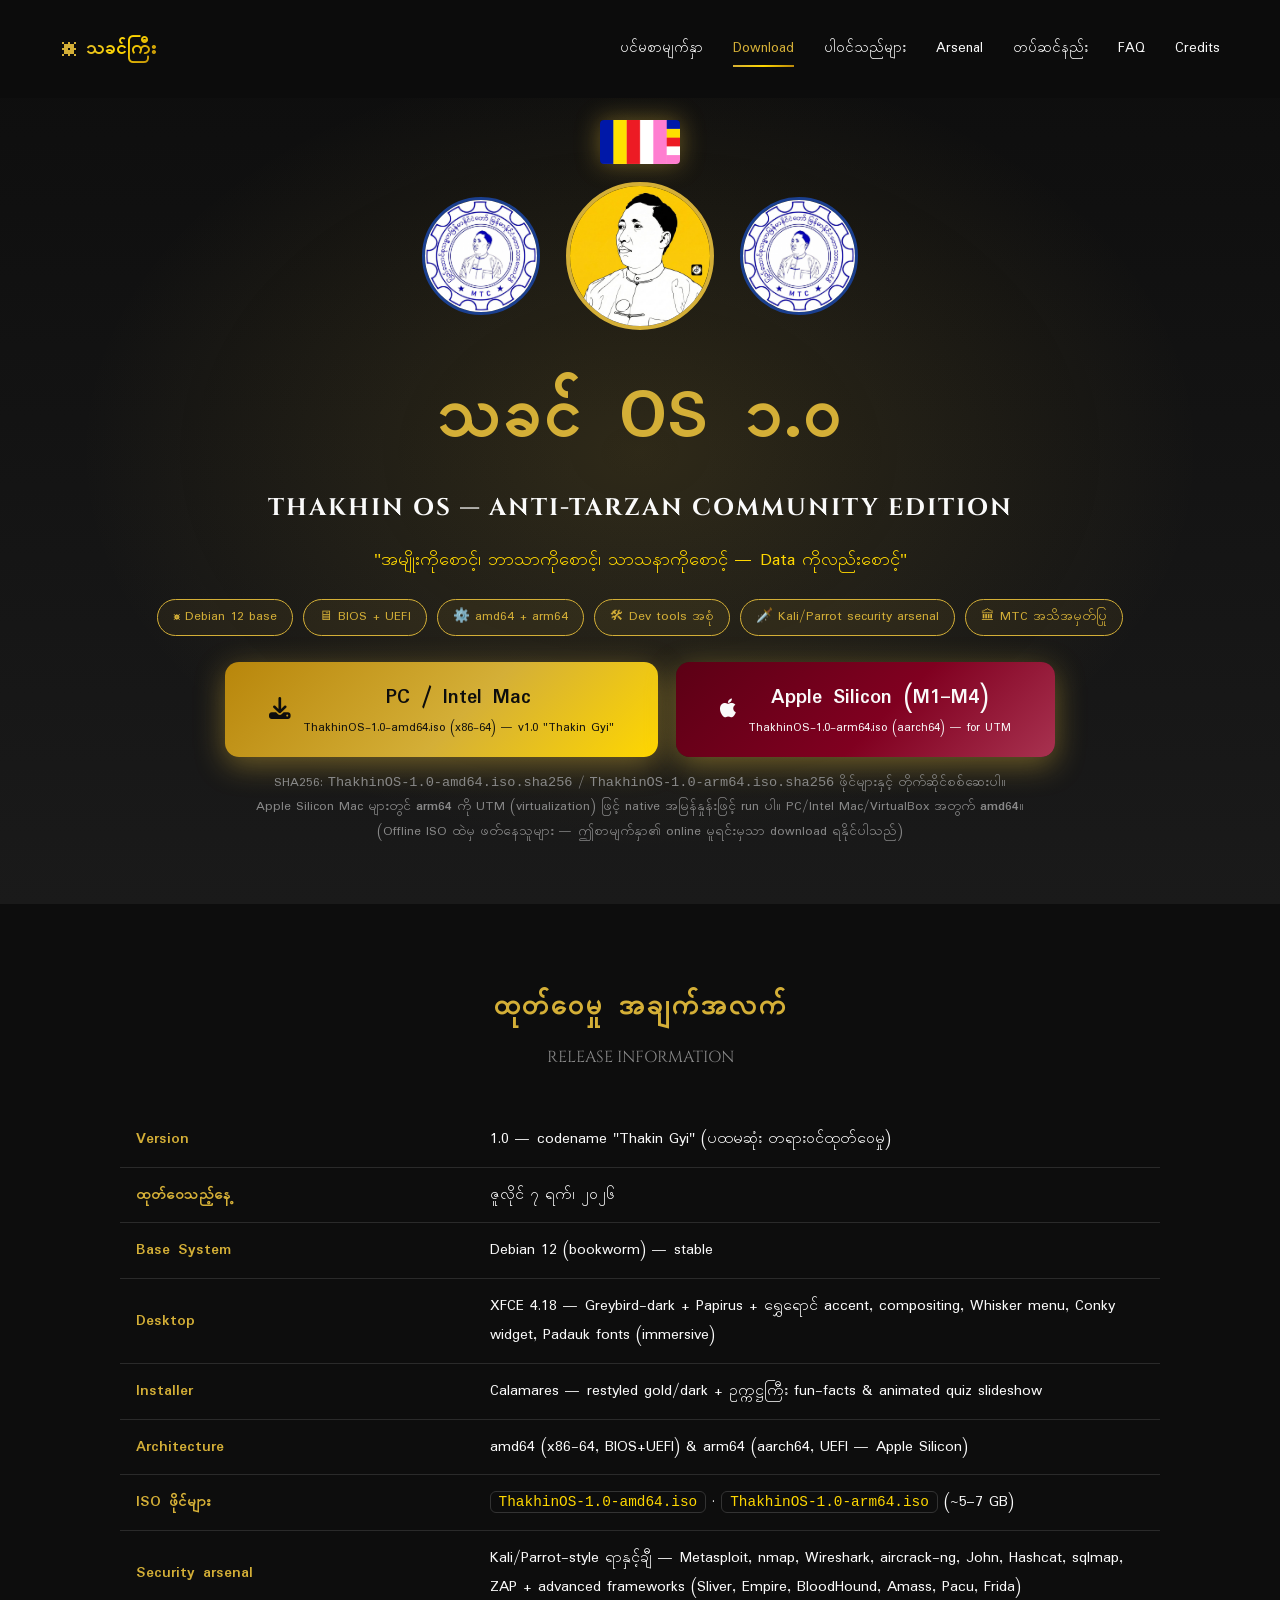
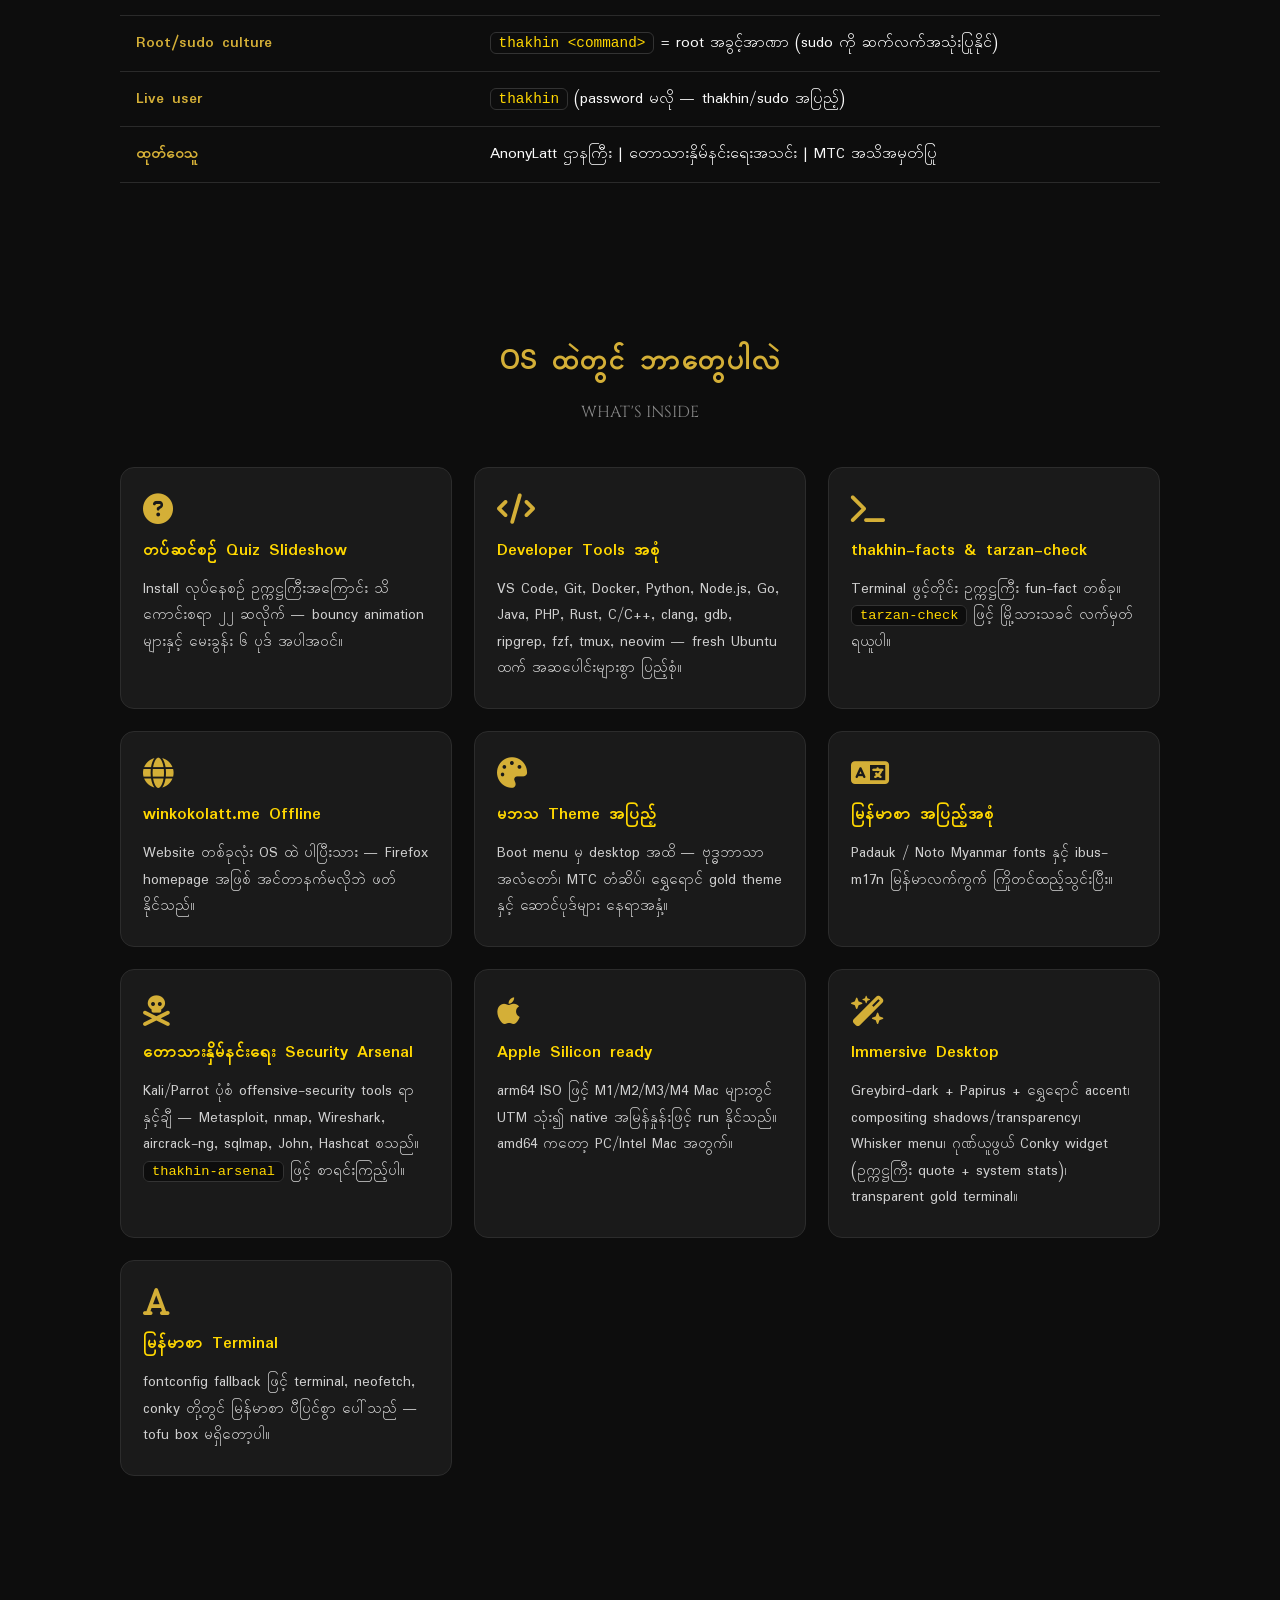
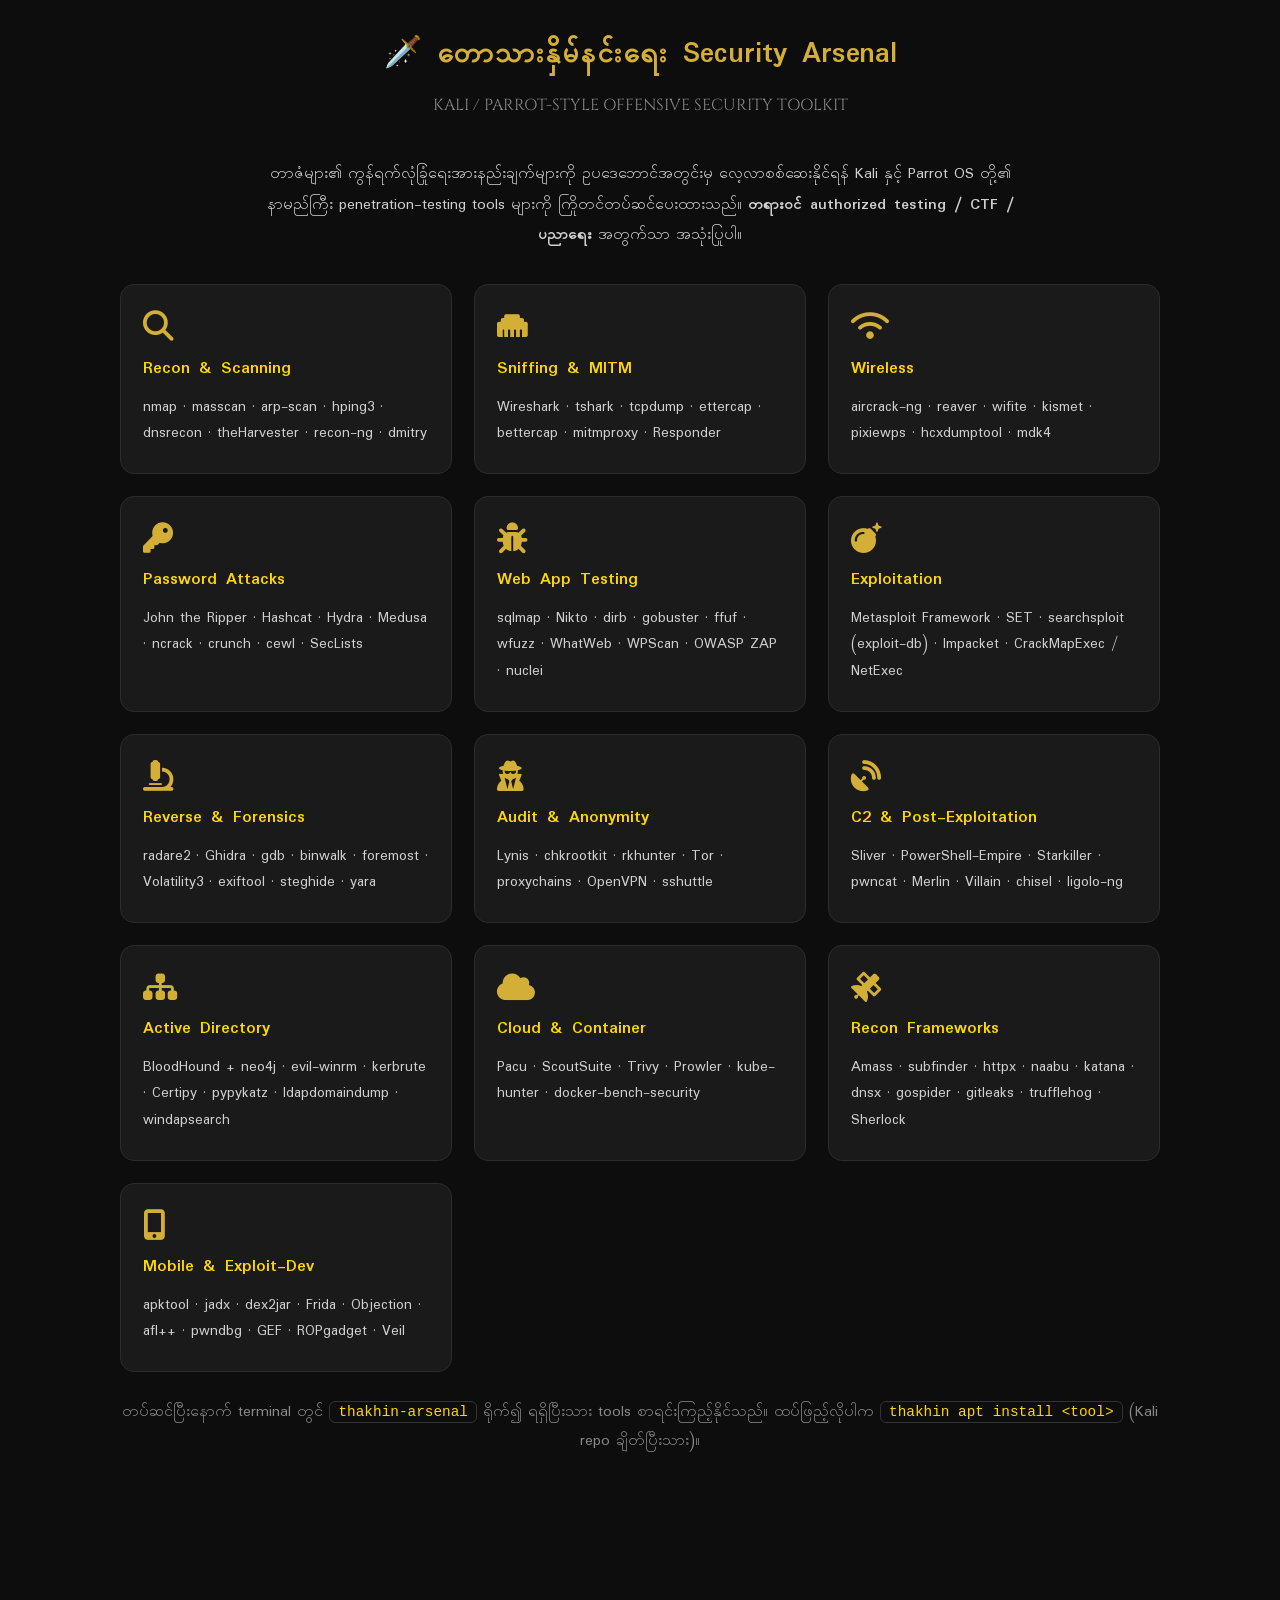
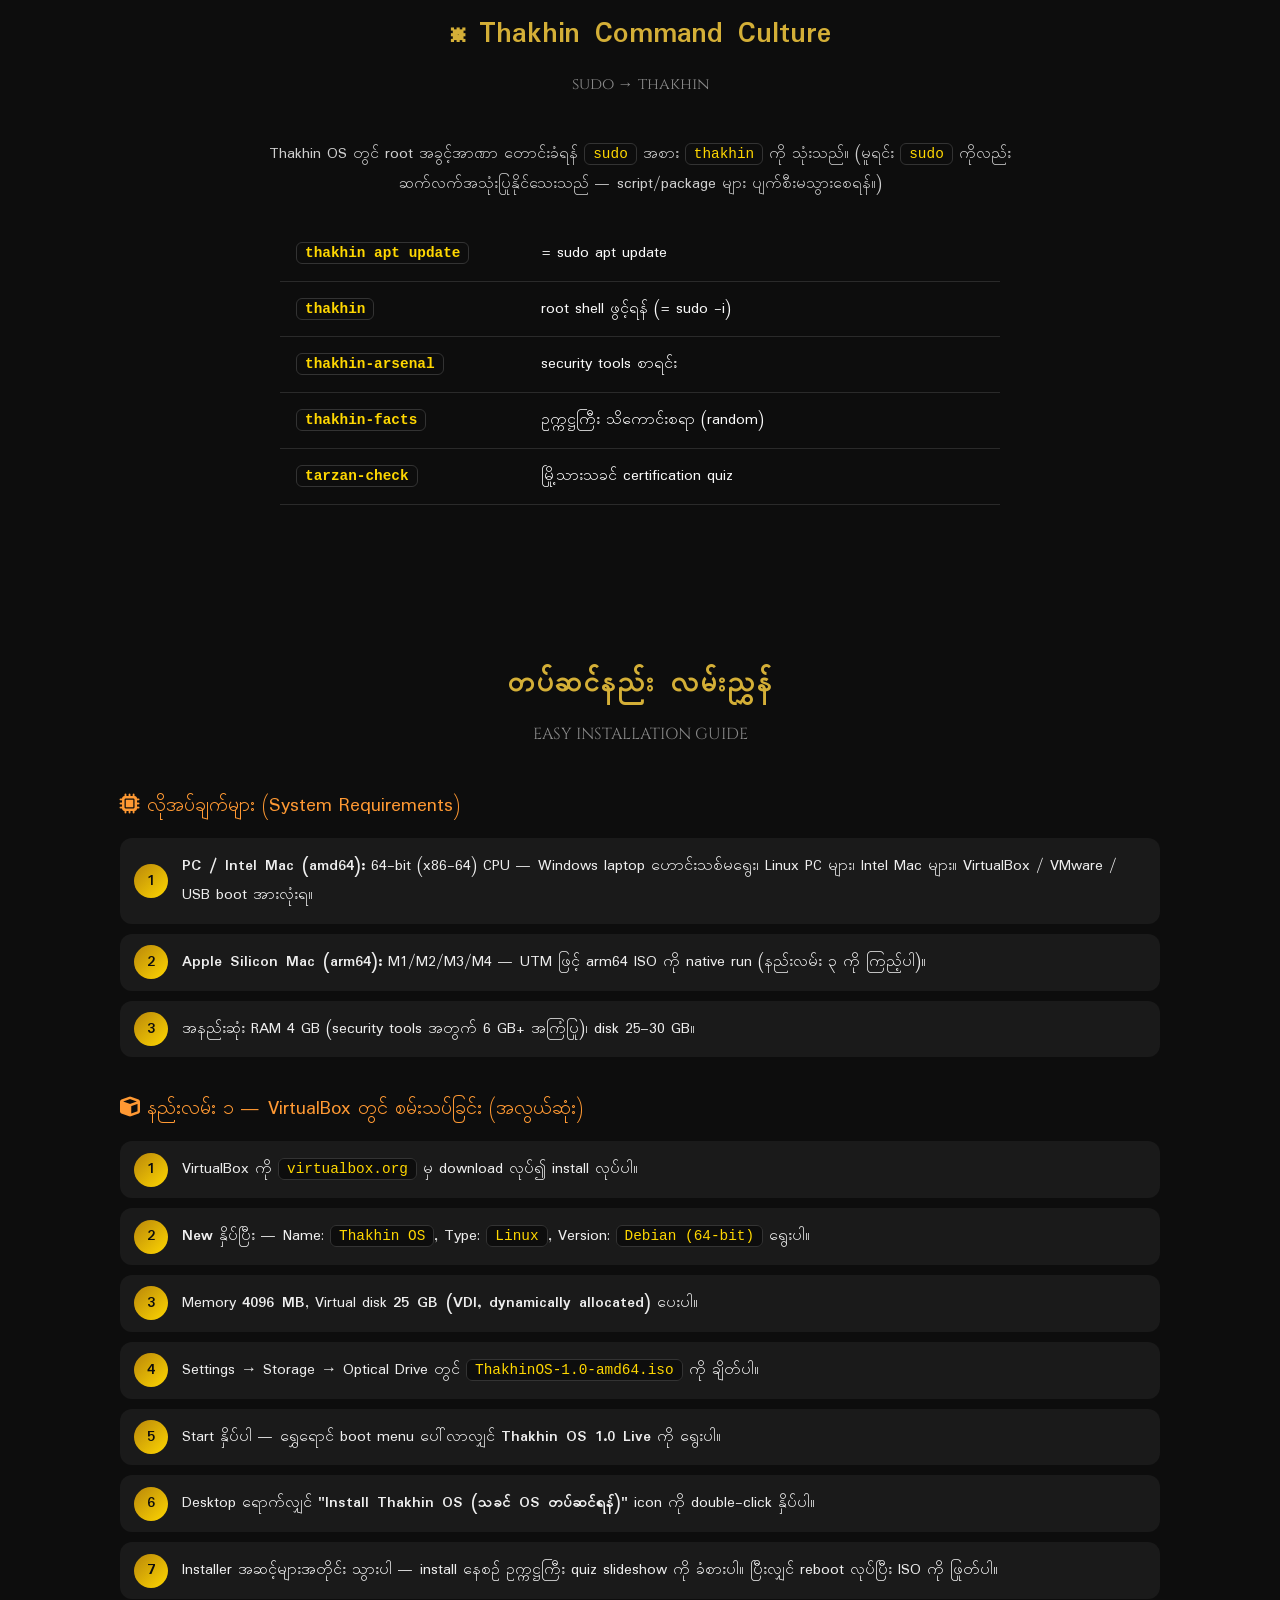
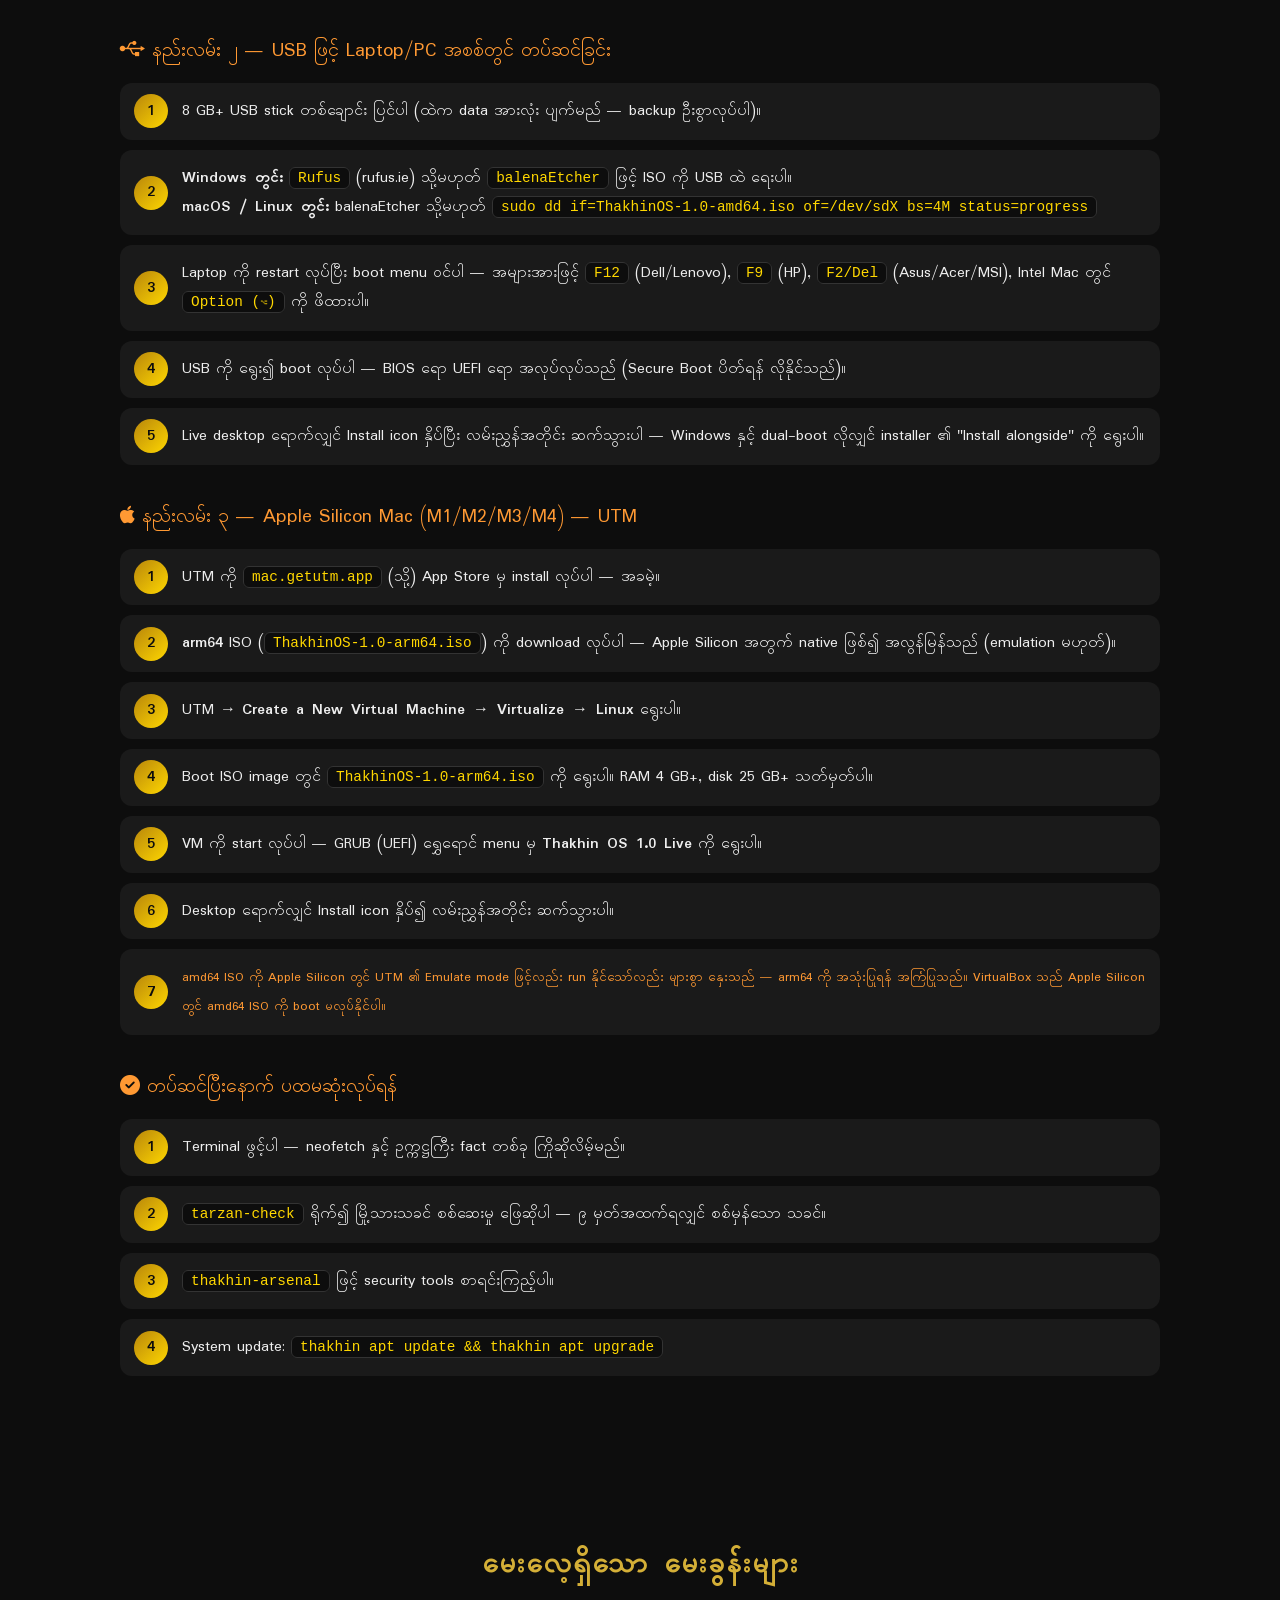
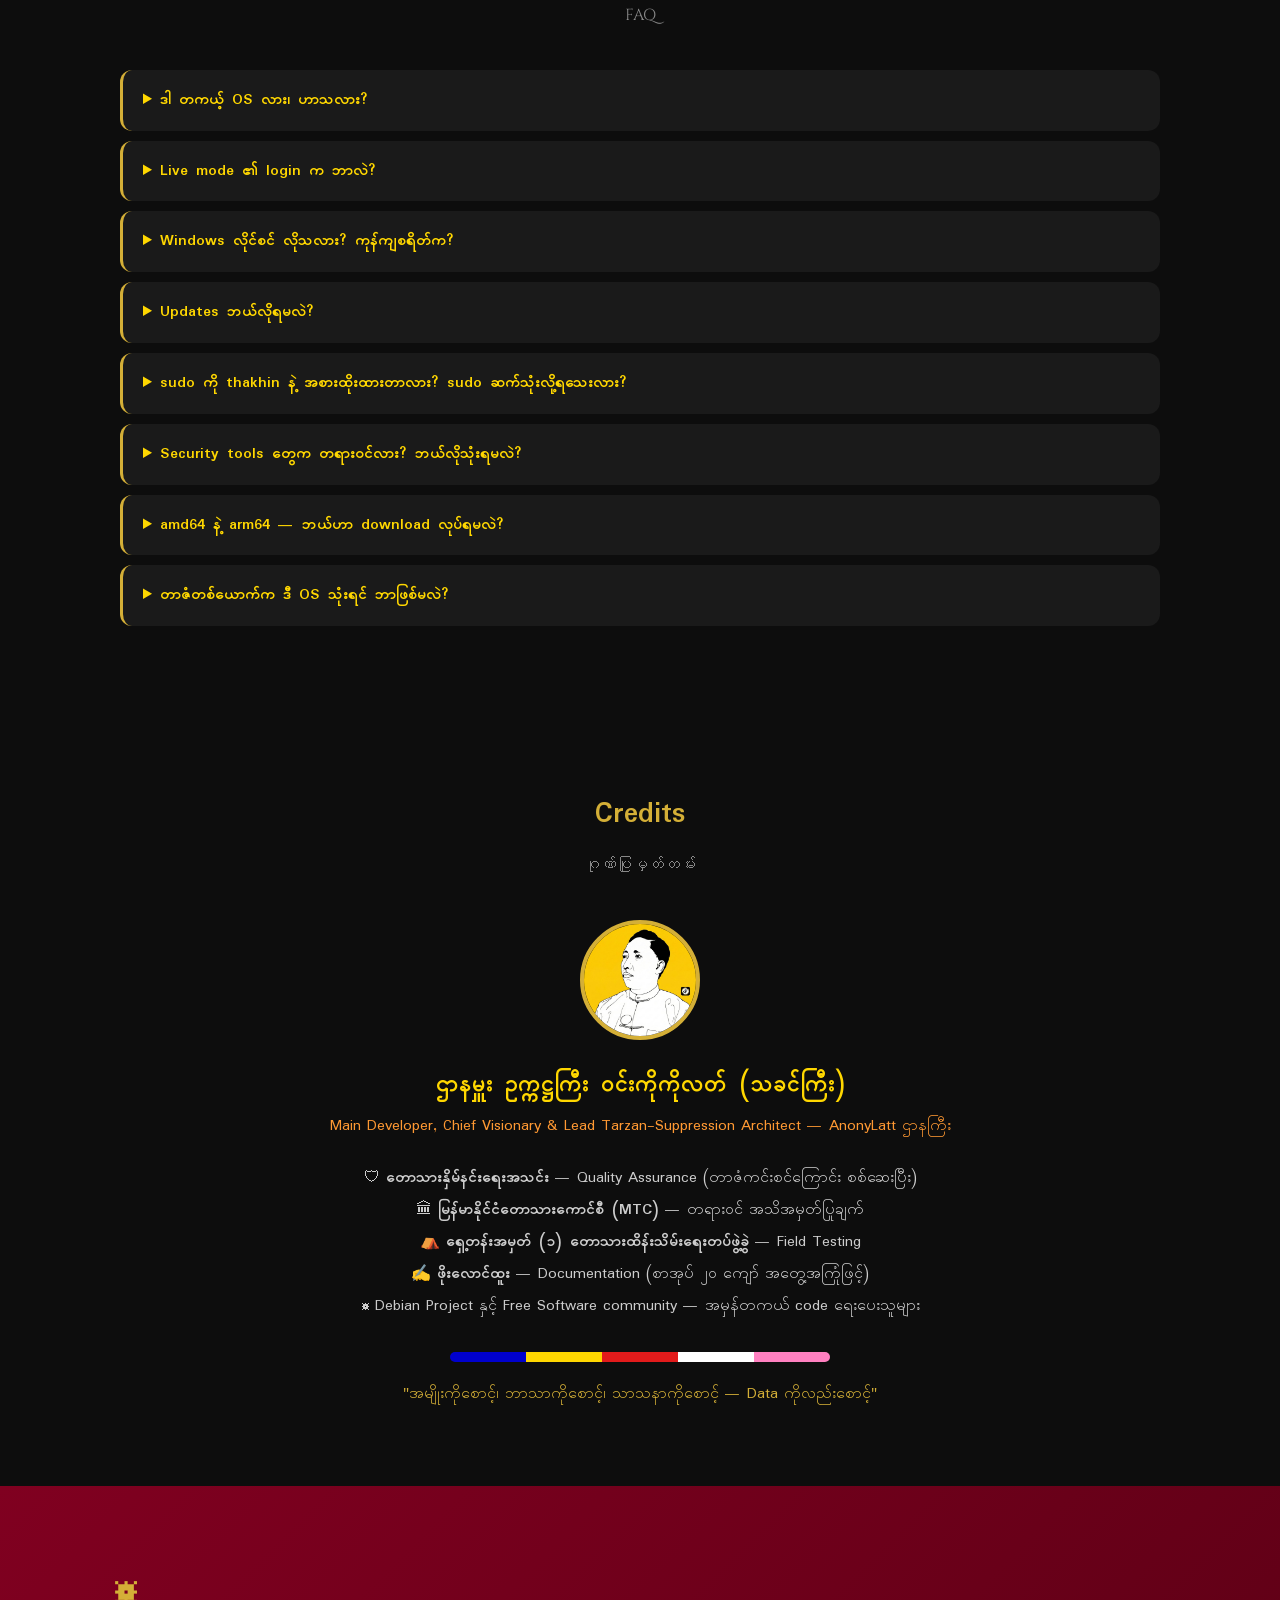
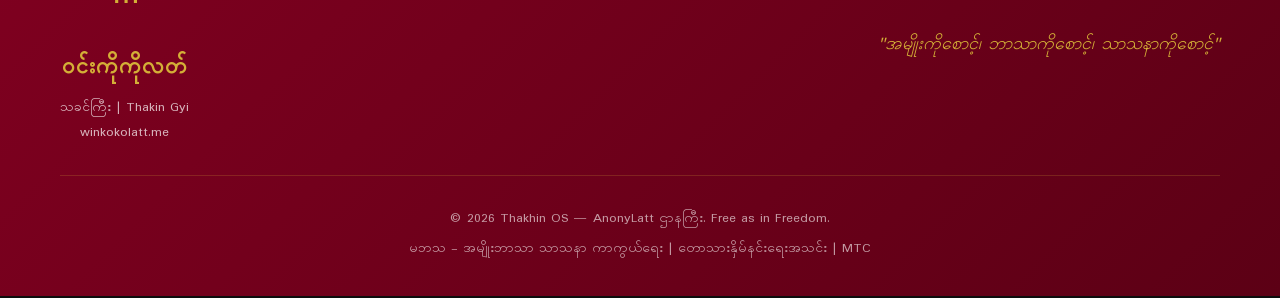
==== commit 139430f9: "Thakhin OS: advanced security arsenal, immersive desktop, Myanmar terminal - Security hook expanded " ====
--- a/downloads/thakhin-os-community-edition/index.html
+++ b/downloads/thakhin-os-community-edition/index.html
@@ -165,11 +165,11 @@
             <tr><td>Version</td><td>1.0 — codename "Thakin Gyi" (ပထမဆုံး တရားဝင်ထုတ်ဝေမှု)</td></tr>
             <tr><td>ထုတ်ဝေသည့်နေ့</td><td>ဇူလိုင် ၇ ရက်၊ ၂၀၂၆</td></tr>
             <tr><td>Base System</td><td>Debian 12 (bookworm) — stable</td></tr>
-            <tr><td>Desktop</td><td>XFCE 4.18 (မဘသ gold/dark theme + Padauk fonts)</td></tr>
-            <tr><td>Installer</td><td>Calamares — ဥက္ကဋ္ဌကြီး fun-facts & quiz slideshow ပါဝင်</td></tr>
+            <tr><td>Desktop</td><td>XFCE 4.18 — Greybird-dark + Papirus + ရွှေရောင် accent, compositing, Whisker menu, Conky widget, Padauk fonts (immersive)</td></tr>
+            <tr><td>Installer</td><td>Calamares — restyled gold/dark + ဥက္ကဋ္ဌကြီး fun-facts & animated quiz slideshow</td></tr>
             <tr><td>Architecture</td><td>amd64 (x86-64, BIOS+UEFI) &amp; arm64 (aarch64, UEFI — Apple Silicon)</td></tr>
             <tr><td>ISO ဖိုင်များ</td><td><code>ThakhinOS-1.0-amd64.iso</code> · <code>ThakhinOS-1.0-arm64.iso</code> (~5–7 GB)</td></tr>
-            <tr><td>Security arsenal</td><td>Kali/Parrot-style — Metasploit, nmap, Wireshark, aircrack-ng, John, Hashcat, sqlmap, Burp-alt (ZAP) စသည် ရာနှင့်ချီ</td></tr>
+            <tr><td>Security arsenal</td><td>Kali/Parrot-style ရာနှင့်ချီ — Metasploit, nmap, Wireshark, aircrack-ng, John, Hashcat, sqlmap, ZAP + advanced frameworks (Sliver, Empire, BloodHound, Amass, Pacu, Frida)</td></tr>
             <tr><td>Root/sudo culture</td><td><code>thakhin &lt;command&gt;</code> = root အခွင့်အာဏာ (sudo ကို ဆက်လက်အသုံးပြုနိုင်)</td></tr>
             <tr><td>Live user</td><td><code>thakhin</code> (password မလို — thakhin/sudo အပြည့်)</td></tr>
             <tr><td>ထုတ်ဝေသူ</td><td>AnonyLatt ဌာနကြီး | တောသားနှိမ်နင်းရေးအသင်း | MTC အသိအမှတ်ပြု</td></tr>
@@ -205,6 +205,12 @@
             <div class="dl-card"><i class="fab fa-apple"></i>
                 <h4>Apple Silicon ready</h4>
                 <p>arm64 ISO ဖြင့် M1/M2/M3/M4 Mac များတွင် UTM သုံး၍ native အမြန်နှုန်းဖြင့် run နိုင်သည်။ amd64 ကတော့ PC/Intel Mac အတွက်။</p></div>
+            <div class="dl-card"><i class="fas fa-wand-magic-sparkles"></i>
+                <h4>Immersive Desktop</h4>
+                <p>Greybird-dark + Papirus + ရွှေရောင် accent၊ compositing shadows/transparency၊ Whisker menu၊ ဂုဏ်ယူဖွယ် Conky widget (ဥက္ကဋ္ဌကြီး quote + system stats)၊ transparent gold terminal။</p></div>
+            <div class="dl-card"><i class="fas fa-font"></i>
+                <h4>မြန်မာစာ Terminal</h4>
+                <p>fontconfig fallback ဖြင့် terminal, neofetch, conky တို့တွင် မြန်မာစာ ပီပြင်စွာ ပေါ်သည် — tofu box မရှိတော့ပါ။</p></div>
         </div>
     </section>
 
@@ -234,6 +240,16 @@
                 <p>radare2 · Ghidra · gdb · binwalk · foremost · Volatility3 · exiftool · steghide · yara</p></div>
             <div class="dl-card"><i class="fas fa-user-secret"></i><h4>Audit &amp; Anonymity</h4>
                 <p>Lynis · chkrootkit · rkhunter · Tor · proxychains · OpenVPN · sshuttle</p></div>
+            <div class="dl-card"><i class="fas fa-satellite-dish"></i><h4>C2 &amp; Post-Exploitation</h4>
+                <p>Sliver · PowerShell-Empire · Starkiller · pwncat · Merlin · Villain · chisel · ligolo-ng</p></div>
+            <div class="dl-card"><i class="fas fa-sitemap"></i><h4>Active Directory</h4>
+                <p>BloodHound + neo4j · evil-winrm · kerbrute · Certipy · pypykatz · ldapdomaindump · windapsearch</p></div>
+            <div class="dl-card"><i class="fas fa-cloud"></i><h4>Cloud &amp; Container</h4>
+                <p>Pacu · ScoutSuite · Trivy · Prowler · kube-hunter · docker-bench-security</p></div>
+            <div class="dl-card"><i class="fas fa-satellite"></i><h4>Recon Frameworks</h4>
+                <p>Amass · subfinder · httpx · naabu · katana · dnsx · gospider · gitleaks · trufflehog · Sherlock</p></div>
+            <div class="dl-card"><i class="fas fa-mobile-alt"></i><h4>Mobile &amp; Exploit-Dev</h4>
+                <p>apktool · jadx · dex2jar · Frida · Objection · afl++ · pwndbg · GEF · ROPgadget · Veil</p></div>
         </div>
         <p style="text-align:center;color:#888;font-family:'Padauk',sans-serif;margin-top:26px;">
             တပ်ဆင်ပြီးနောက် terminal တွင် <code>thakhin-arsenal</code> ရိုက်၍ ရရှိပြီးသား tools စာရင်းကြည့်နိုင်သည်။
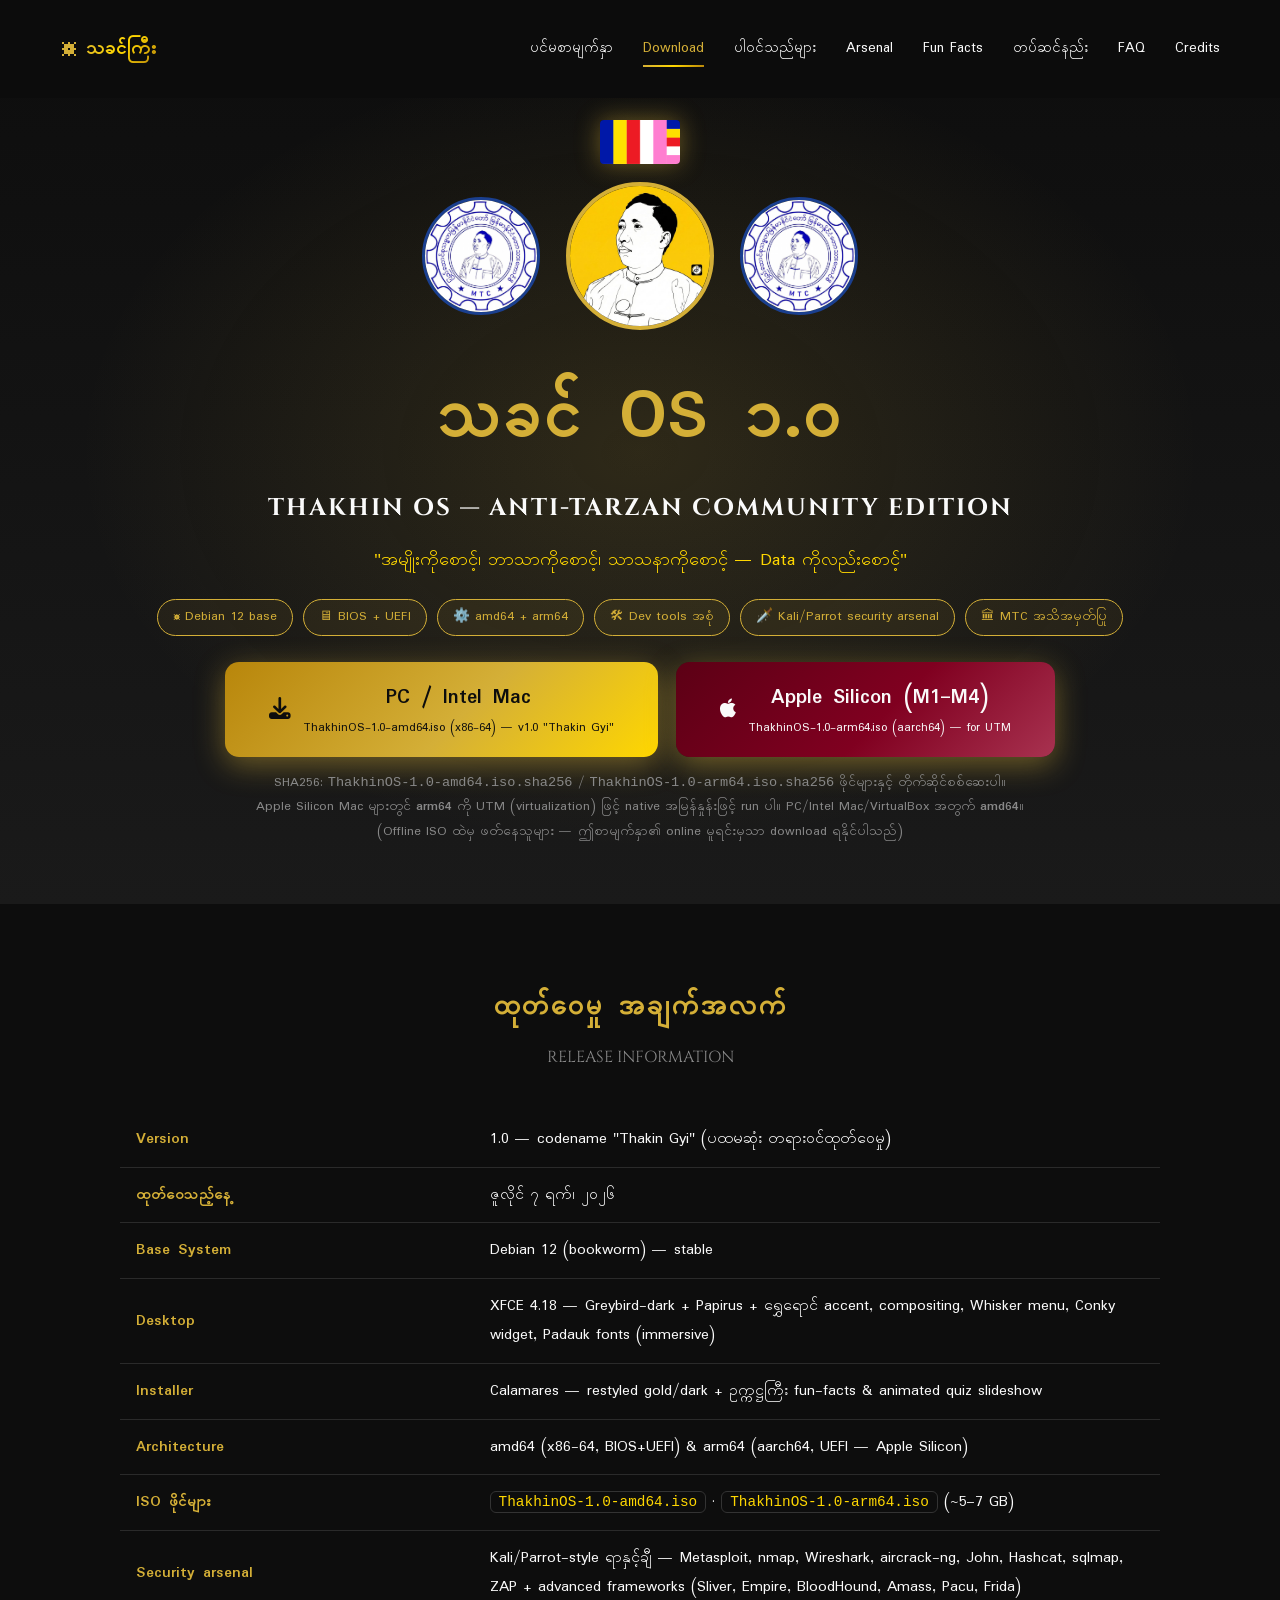
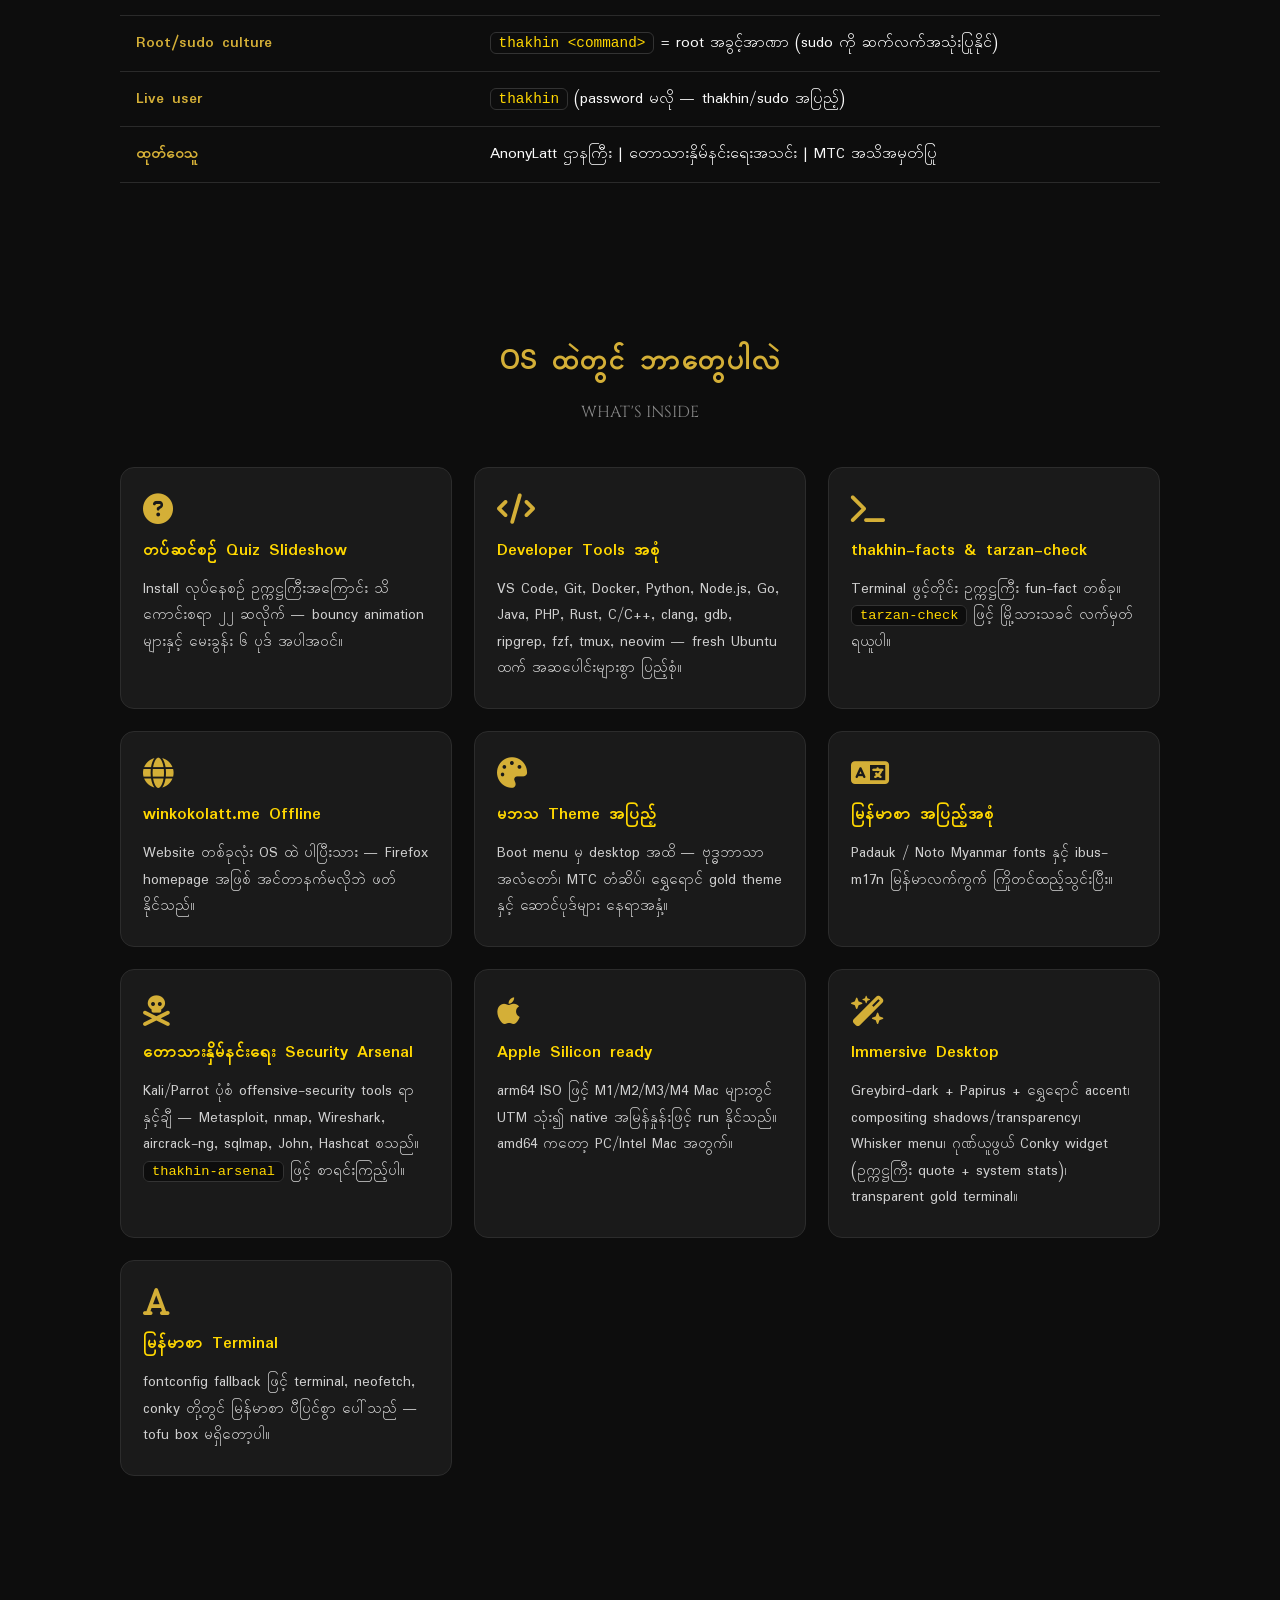
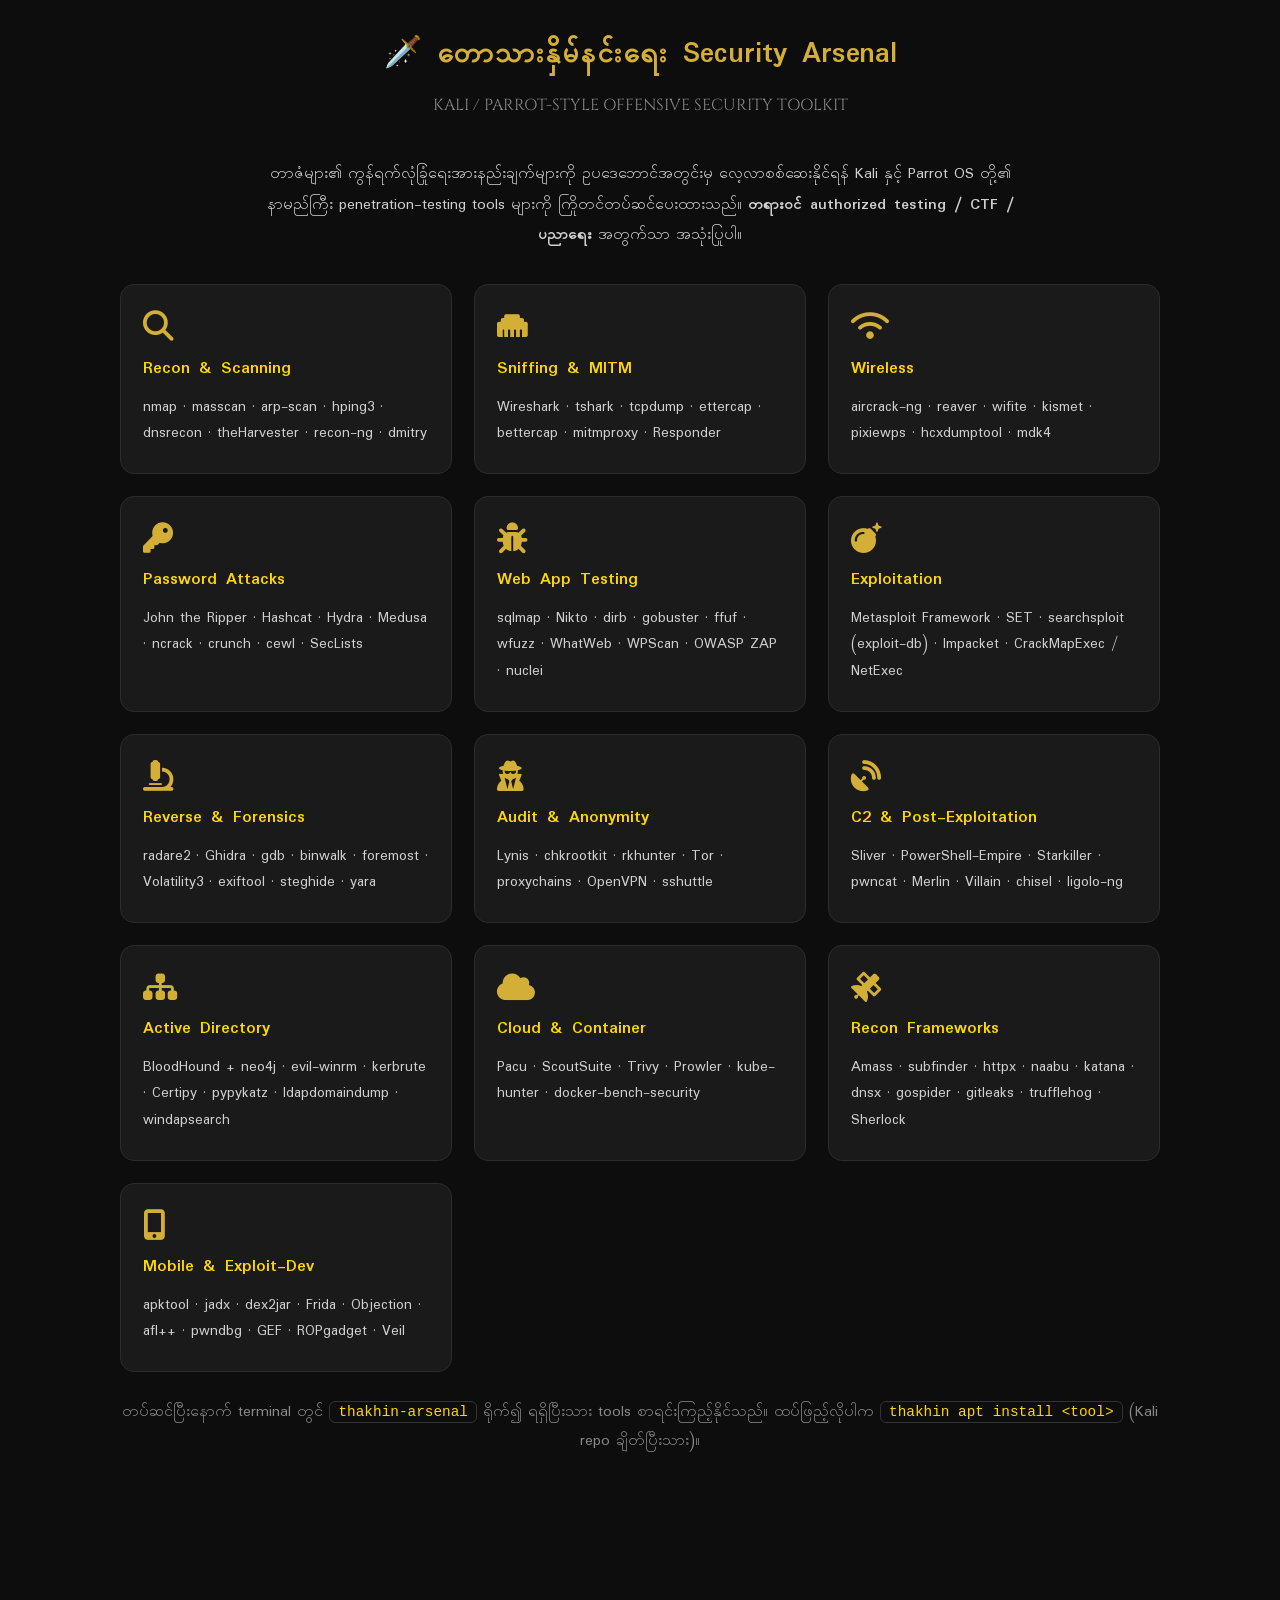
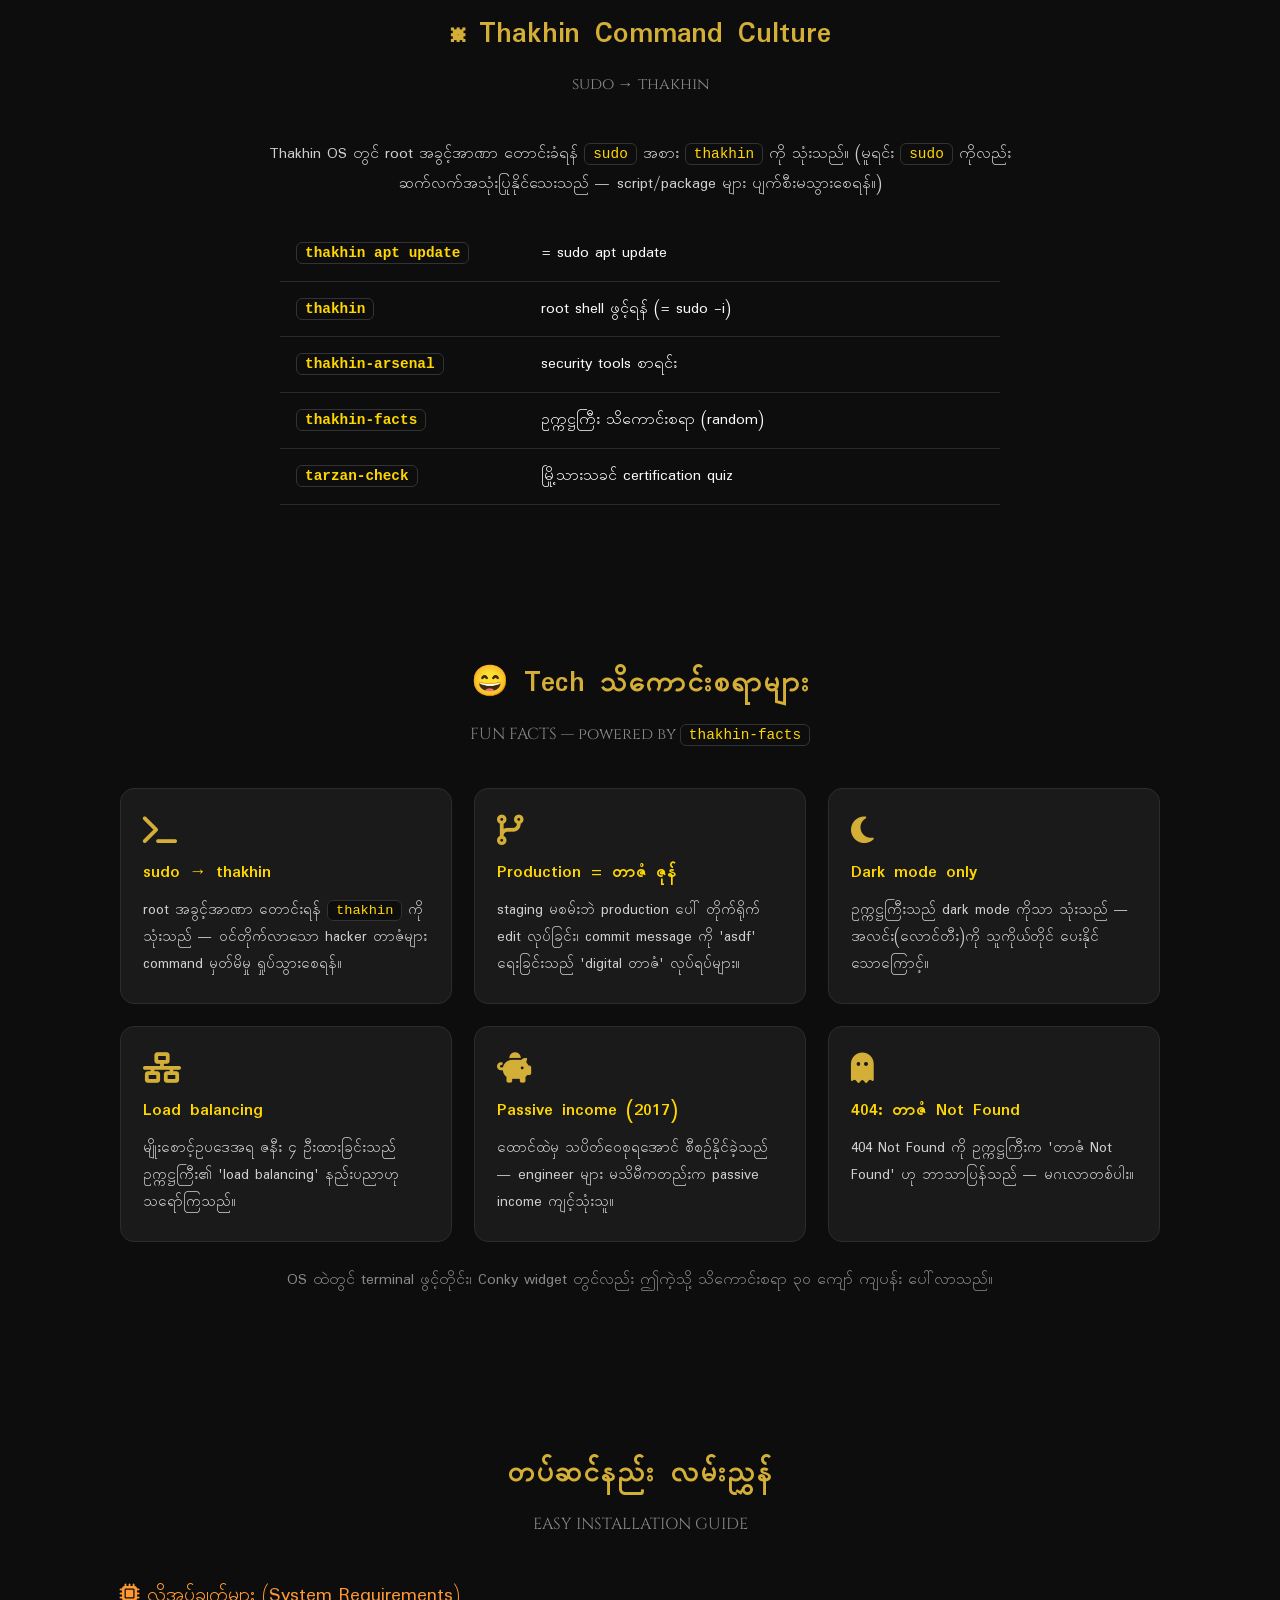
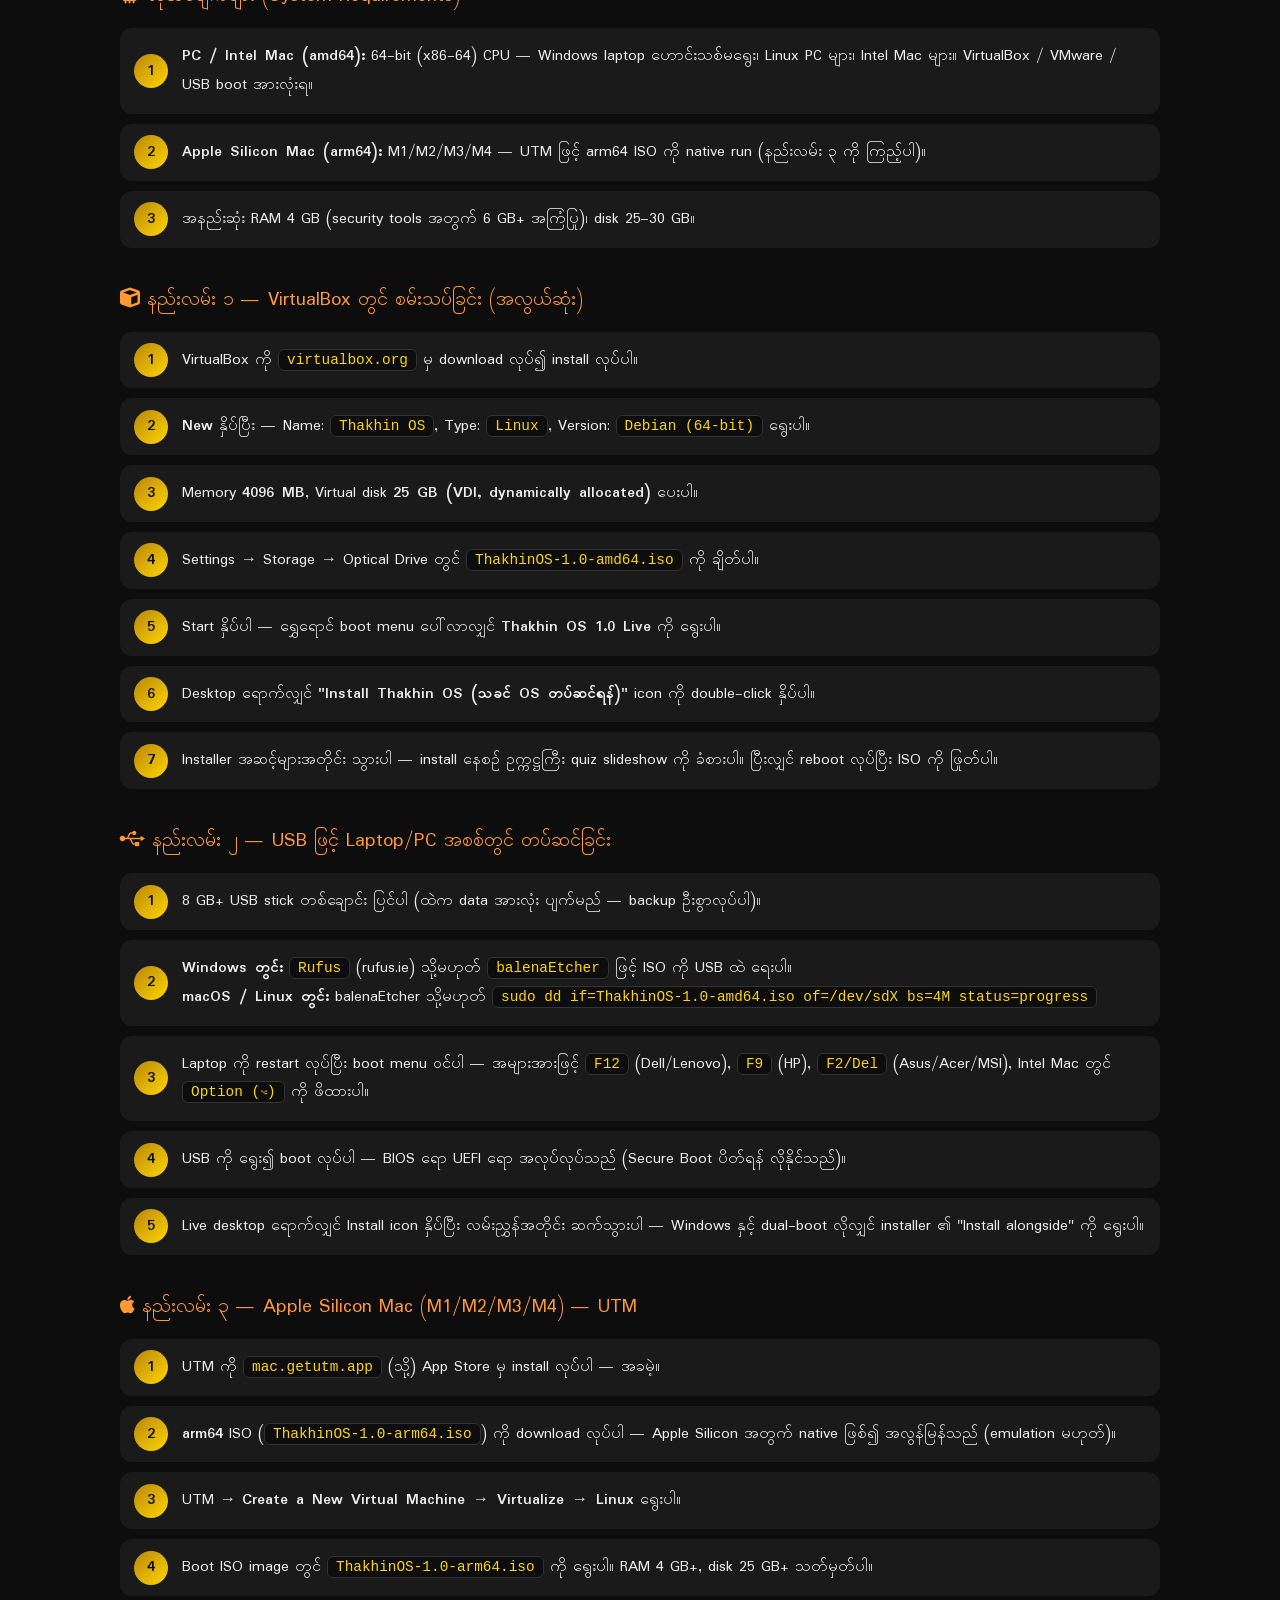
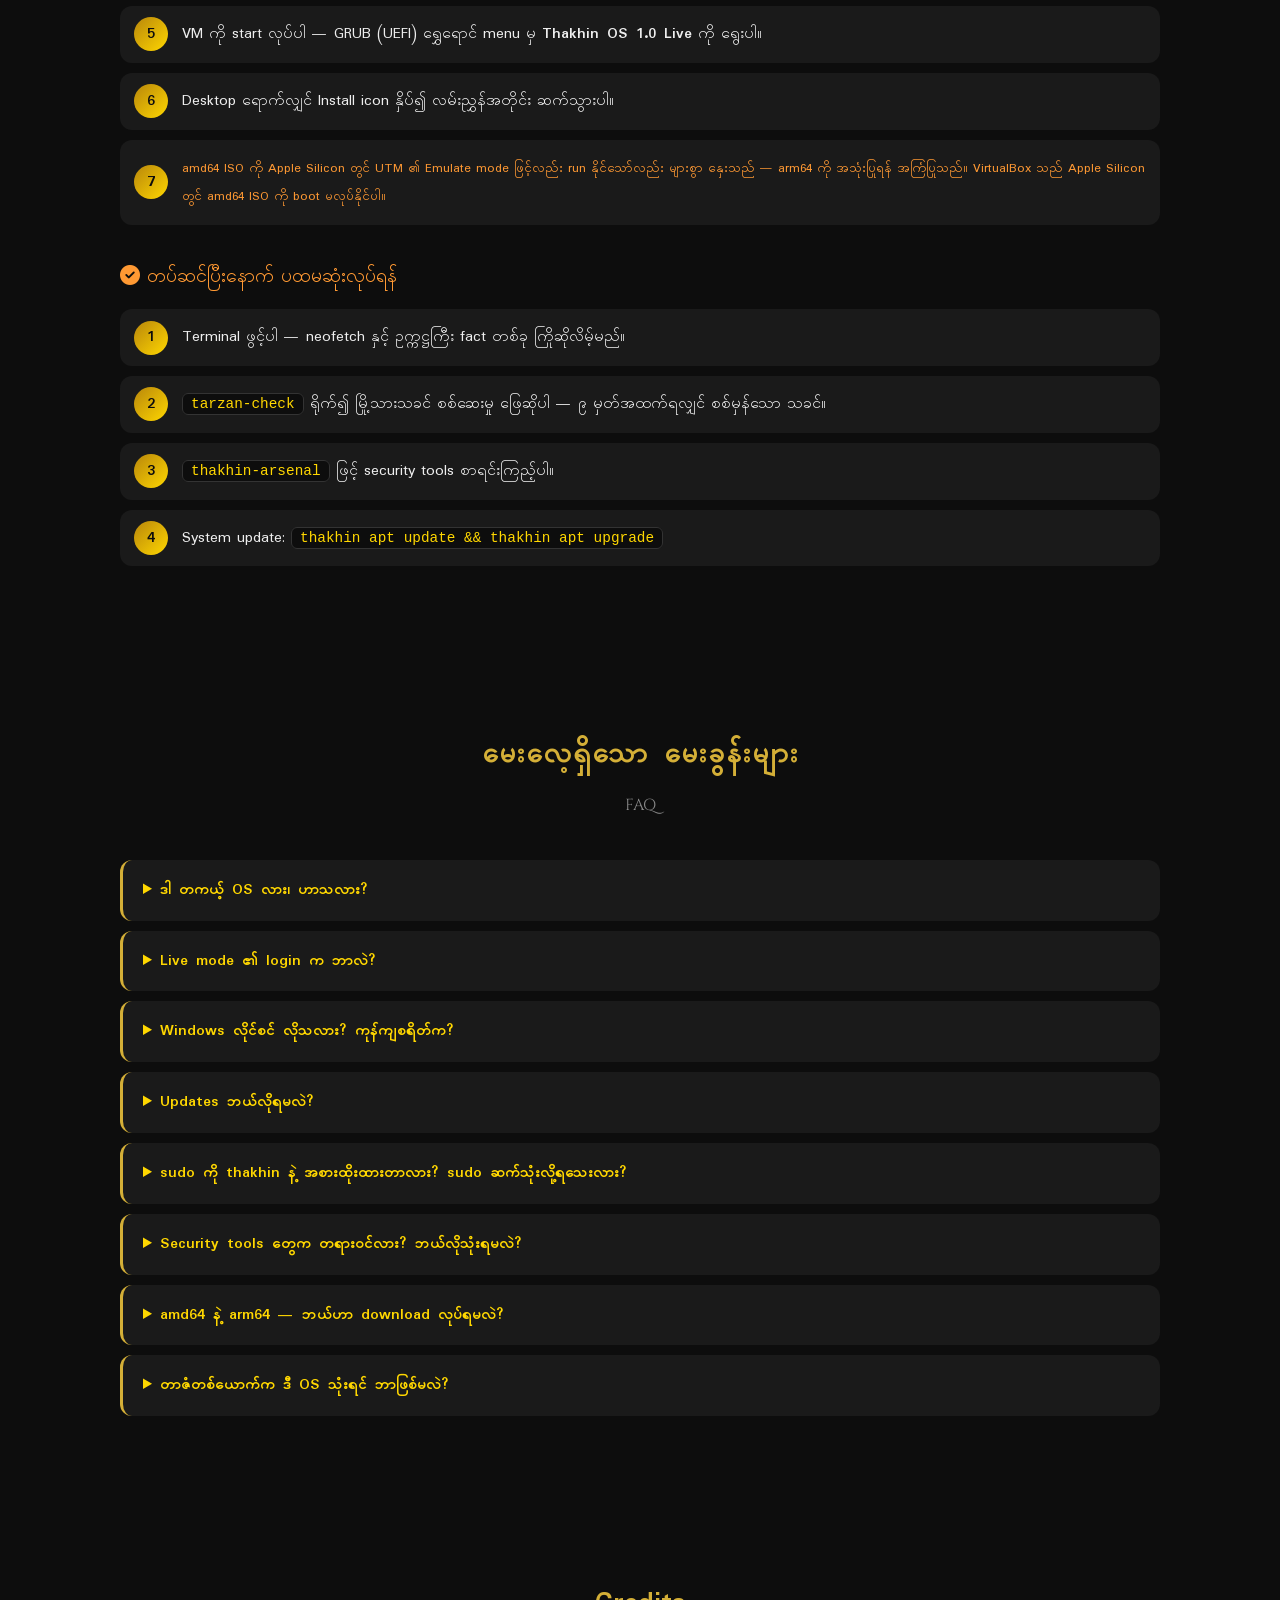
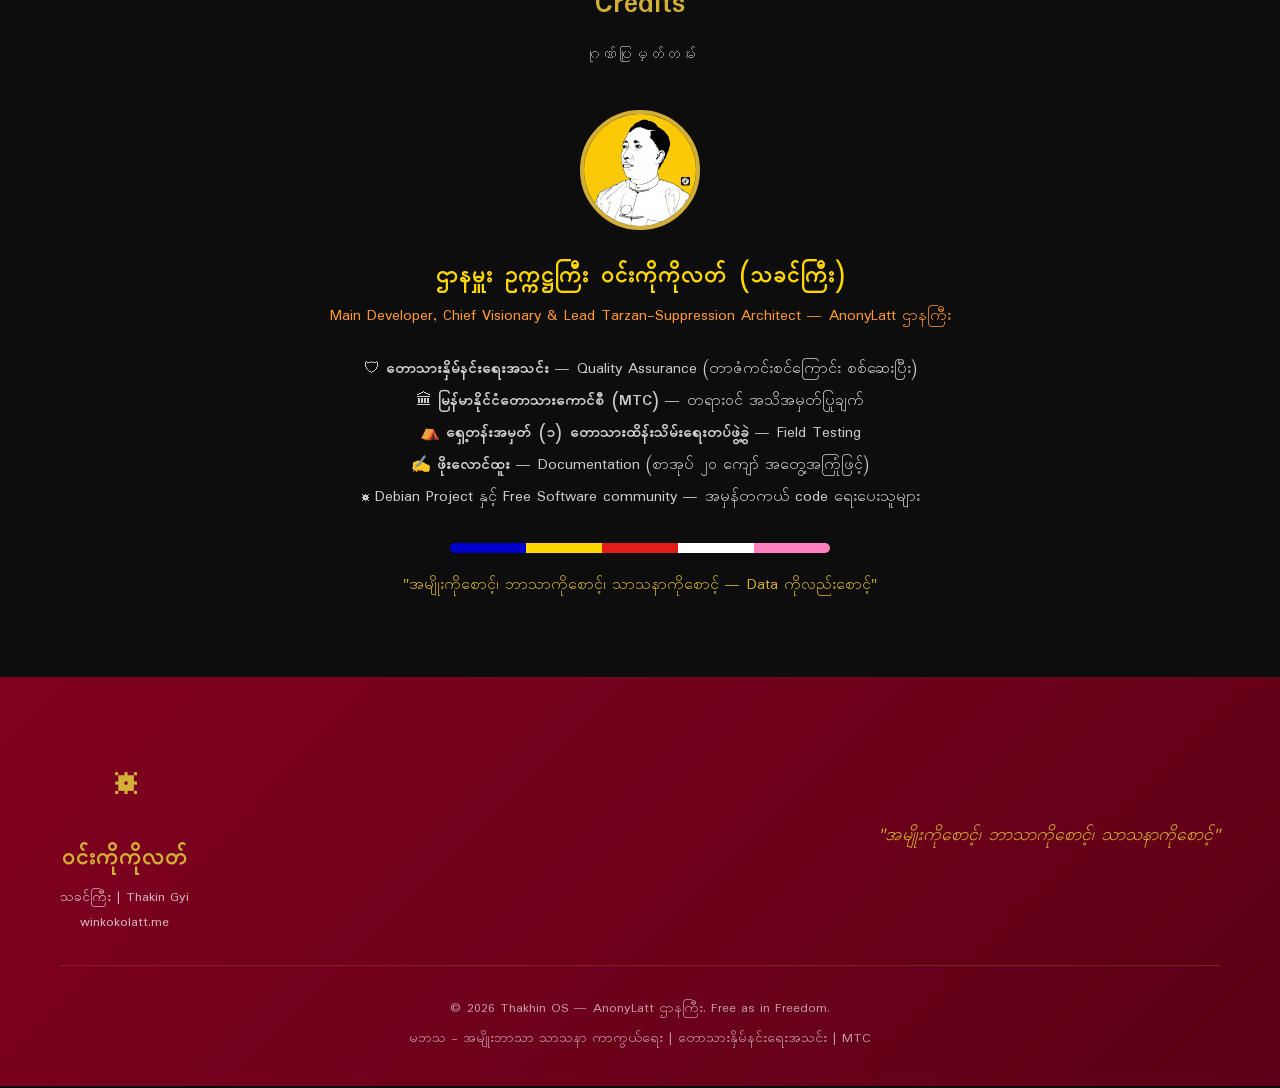
==== commit 99e7397d: "Add tech-flavored fun facts (facts/quiz/installer/download page) - thakhin-facts: +12 tech jokes (su" ====
--- a/downloads/thakhin-os-community-edition/index.html
+++ b/downloads/thakhin-os-community-edition/index.html
@@ -115,6 +115,7 @@
                 <a href="#download" class="nav-link active">Download</a>
                 <a href="#inside" class="nav-link">ပါဝင်သည်များ</a>
                 <a href="#arsenal" class="nav-link">Arsenal</a>
+                <a href="#funfacts" class="nav-link">Fun Facts</a>
                 <a href="#install" class="nav-link">တပ်ဆင်နည်း</a>
                 <a href="#faq" class="nav-link">FAQ</a>
                 <a href="#credits" class="nav-link">Credits</a>
@@ -274,6 +275,29 @@
         </table>
     </section>
 
+    <!-- Tech fun facts -->
+    <section class="dl-section" id="funfacts">
+        <h3>😄 Tech သိကောင်းစရာများ</h3>
+        <p class="sub">FUN FACTS — powered by <code>thakhin-facts</code></p>
+        <div class="dl-grid">
+            <div class="dl-card"><i class="fas fa-terminal"></i><h4>sudo → thakhin</h4>
+                <p>root အခွင့်အာဏာ တောင်းရန် <code>thakhin</code> ကို သုံးသည် — ဝင်တိုက်လာသော hacker တာဇံများ command မှတ်မိမှု ရှုပ်သွားစေရန်။</p></div>
+            <div class="dl-card"><i class="fas fa-code-branch"></i><h4>Production = တာဇံ ဇုန်</h4>
+                <p>staging မစမ်းဘဲ production ပေါ် တိုက်ရိုက် edit လုပ်ခြင်း၊ commit message ကို 'asdf' ရေးခြင်းသည် 'digital တာဇံ' လုပ်ရပ်များ။</p></div>
+            <div class="dl-card"><i class="fas fa-moon"></i><h4>Dark mode only</h4>
+                <p>ဥက္ကဋ္ဌကြီးသည် dark mode ကိုသာ သုံးသည် — အလင်း(လောင်တီး)ကို သူကိုယ်တိုင် ပေးနိုင်သောကြောင့်။</p></div>
+            <div class="dl-card"><i class="fas fa-network-wired"></i><h4>Load balancing</h4>
+                <p>မျိုးစောင့်ဥပဒေအရ ဇနီး ၄ ဦးထားခြင်းသည် ဥက္ကဋ္ဌကြီး၏ 'load balancing' နည်းပညာဟု သရော်ကြသည်။</p></div>
+            <div class="dl-card"><i class="fas fa-piggy-bank"></i><h4>Passive income (2017)</h4>
+                <p>ထောင်ထဲမှ သပိတ်ဝေစုရအောင် စီစဉ်နိုင်ခဲ့သည် — engineer များ မသိမီကတည်းက passive income ကျင့်သုံးသူ။</p></div>
+            <div class="dl-card"><i class="fas fa-ghost"></i><h4>404: တာဇံ Not Found</h4>
+                <p>404 Not Found ကို ဥက္ကဋ္ဌကြီးက 'တာဇံ Not Found' ဟု ဘာသာပြန်သည် — မဂၤလာတစ်ပါး။</p></div>
+        </div>
+        <p style="text-align:center;color:#888;font-family:'Padauk',sans-serif;margin-top:24px;">
+            OS ထဲတွင် terminal ဖွင့်တိုင်း၊ Conky widget တွင်လည်း ဤကဲ့သို့ သိကောင်းစရာ ၃၀ ကျော် ကျပန်း ပေါ်လာသည်။
+        </p>
+    </section>
+
     <!-- Install guide -->
     <section class="dl-section" id="install">
         <h3>တပ်ဆင်နည်း လမ်းညွှန်</h3>
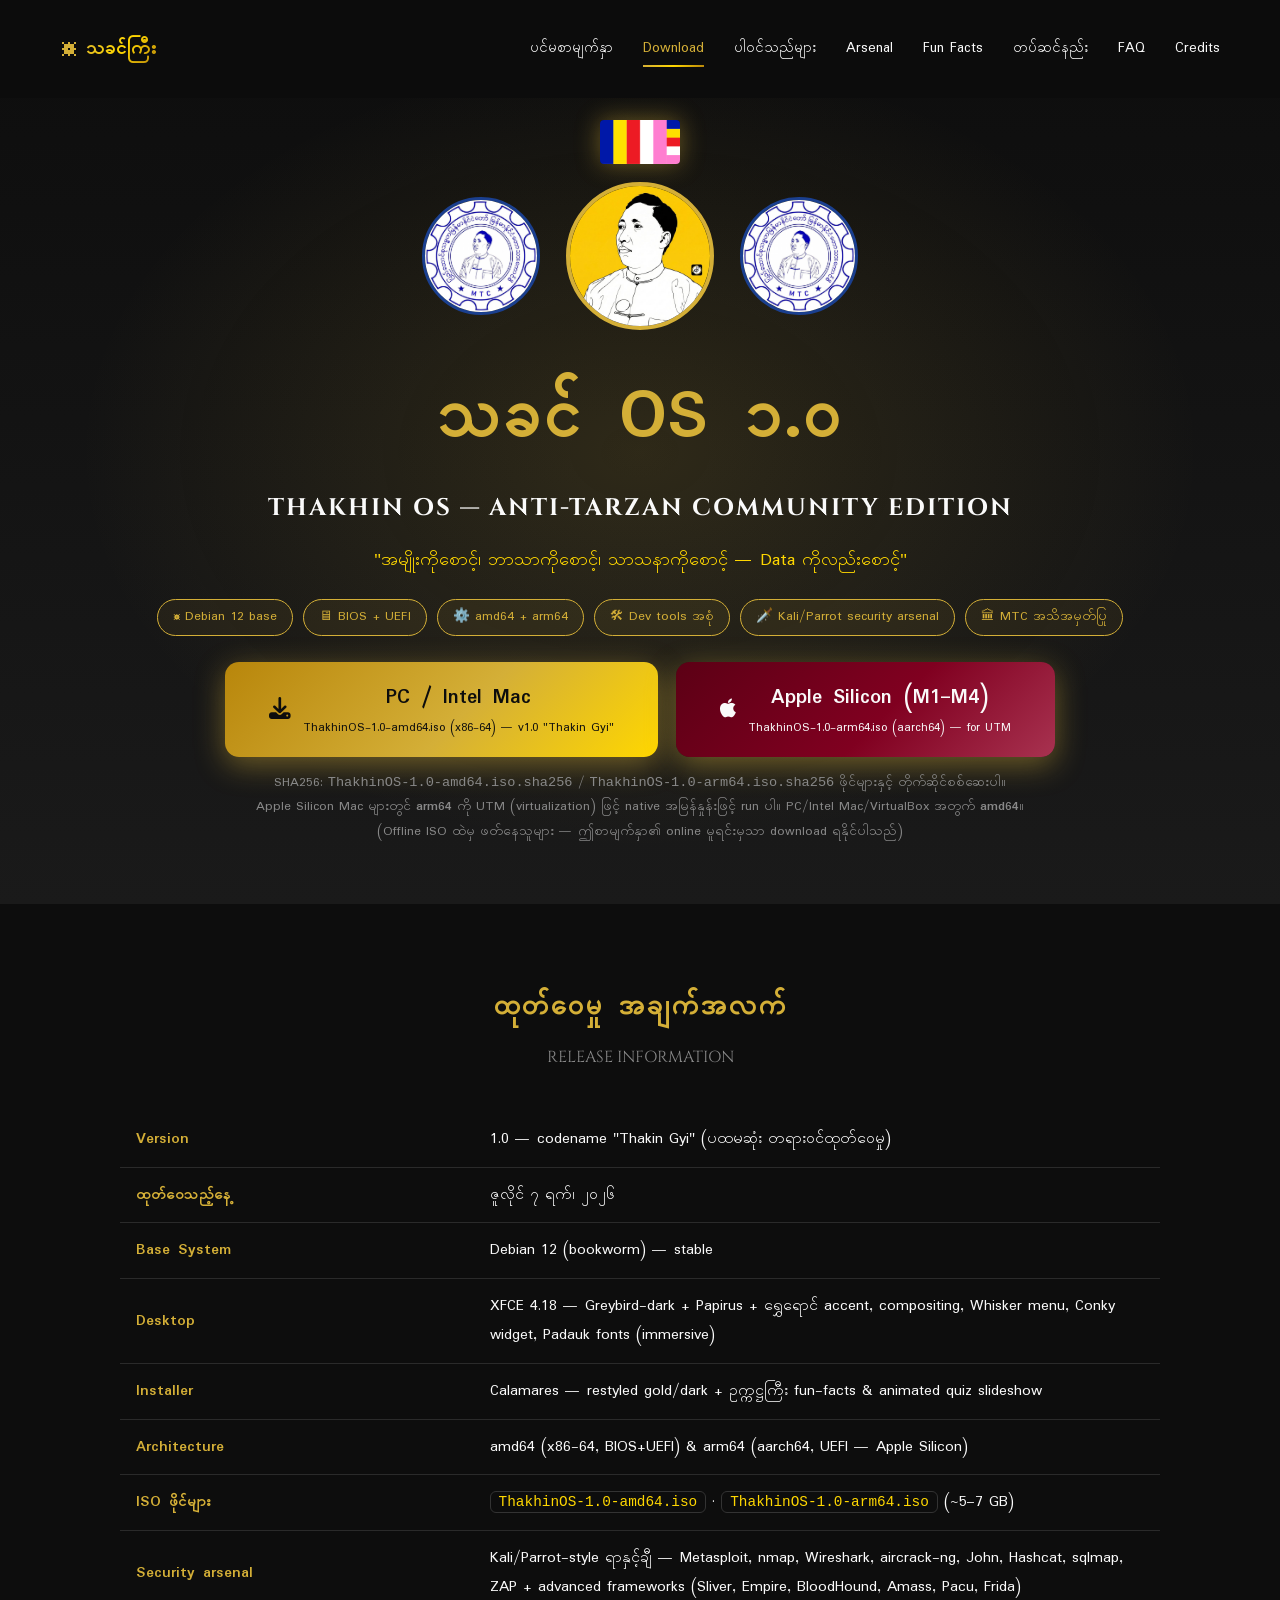
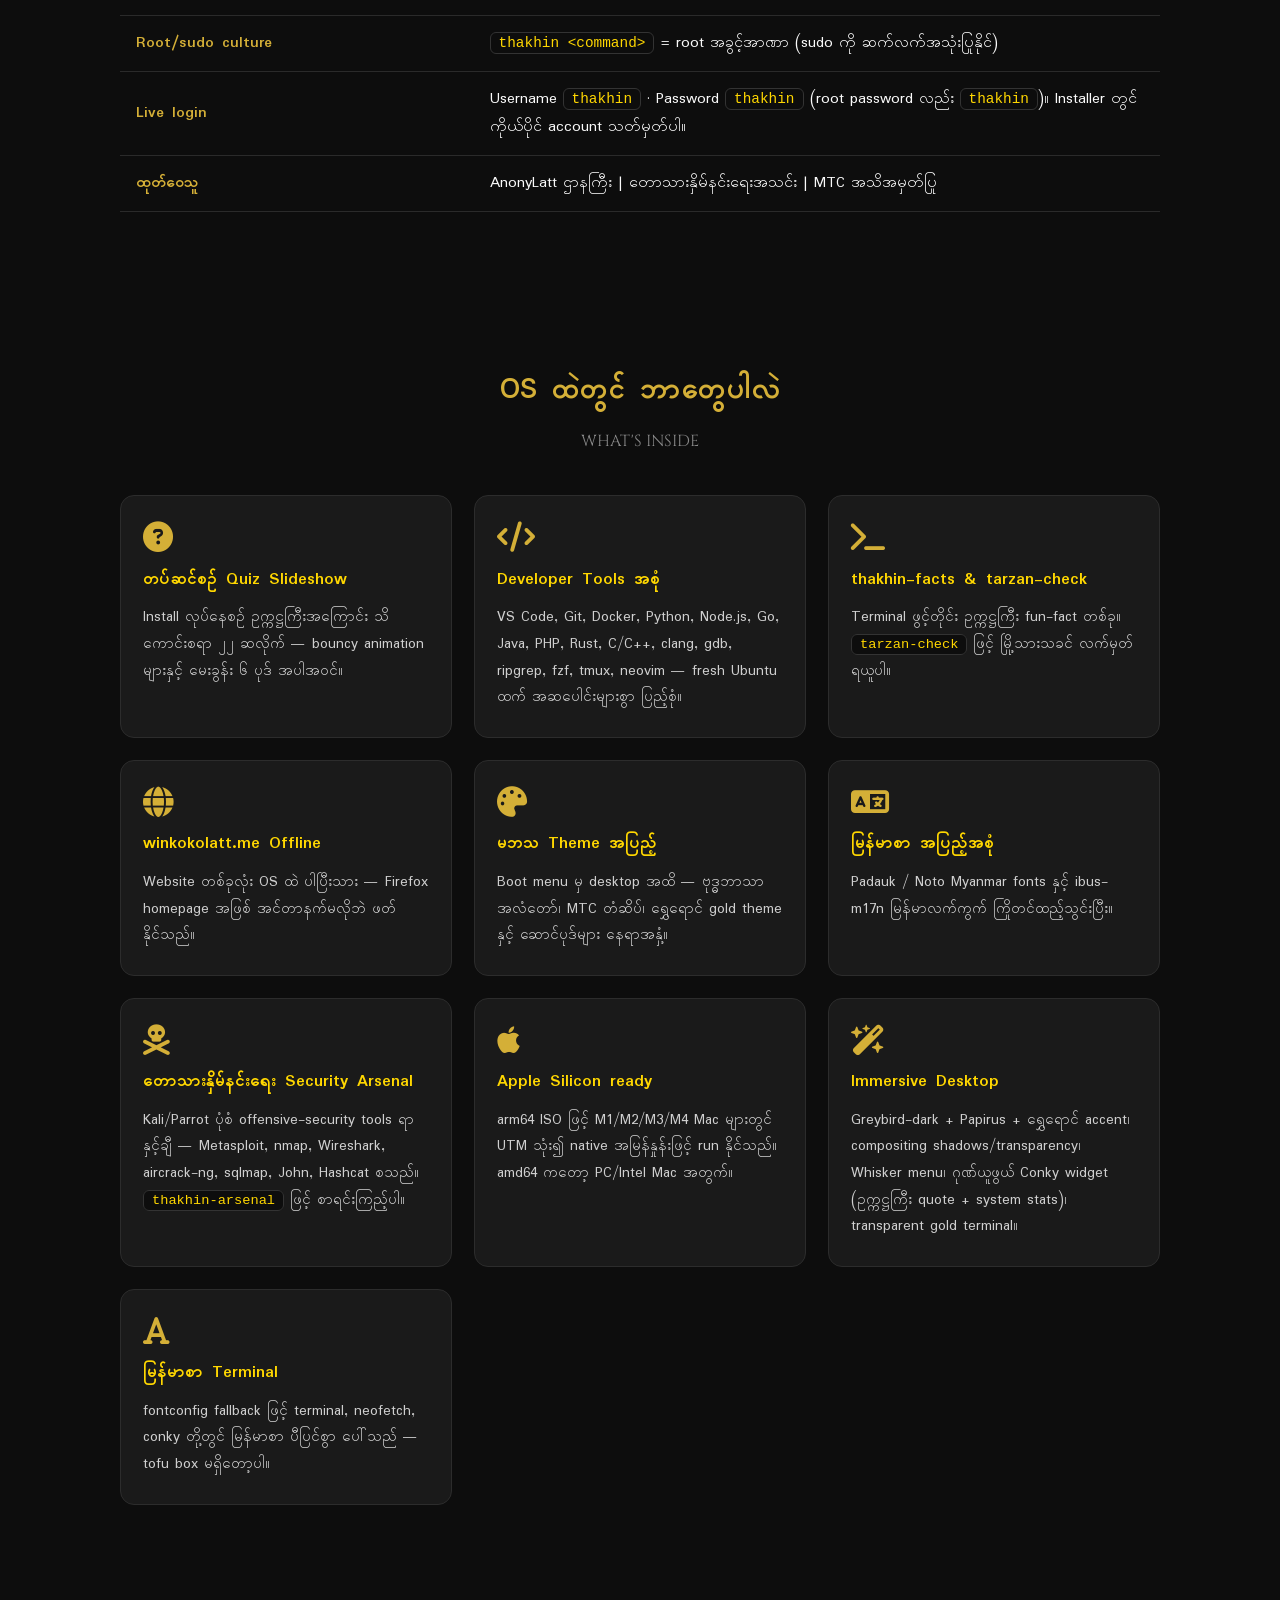
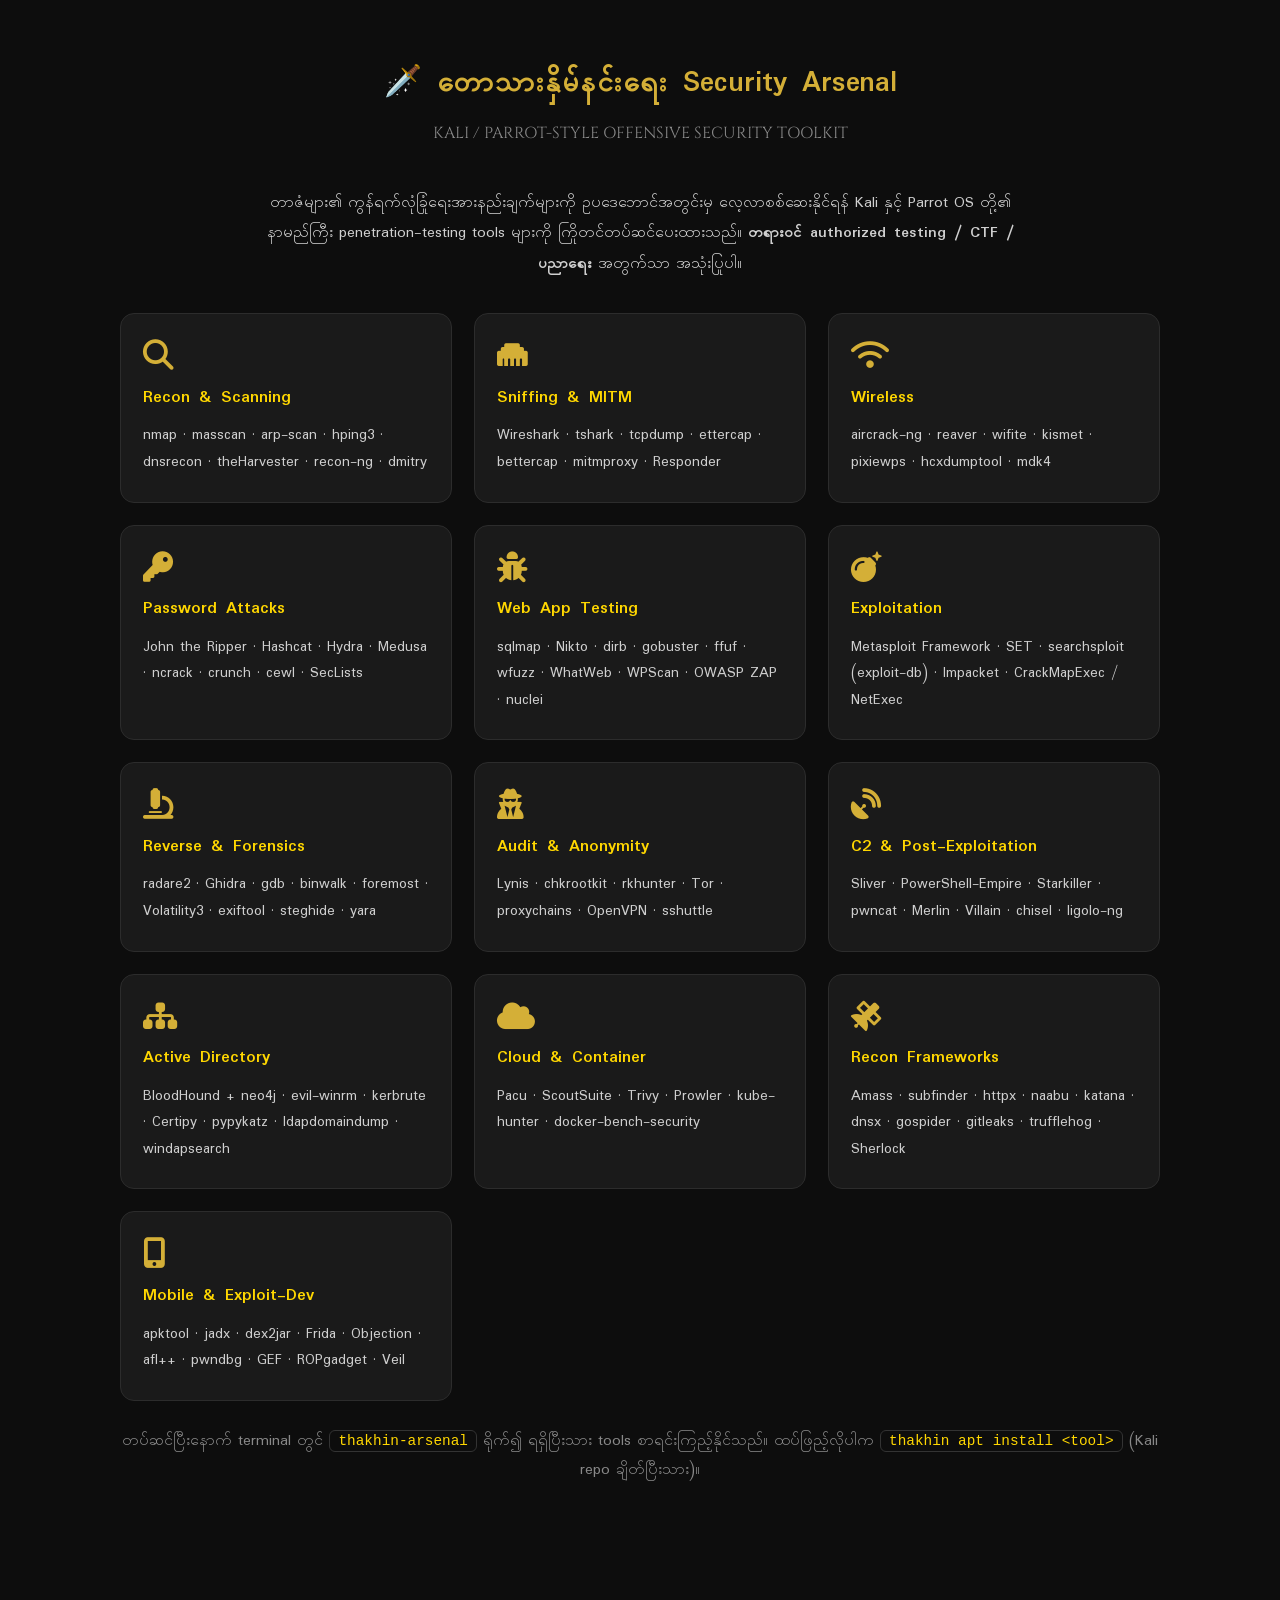
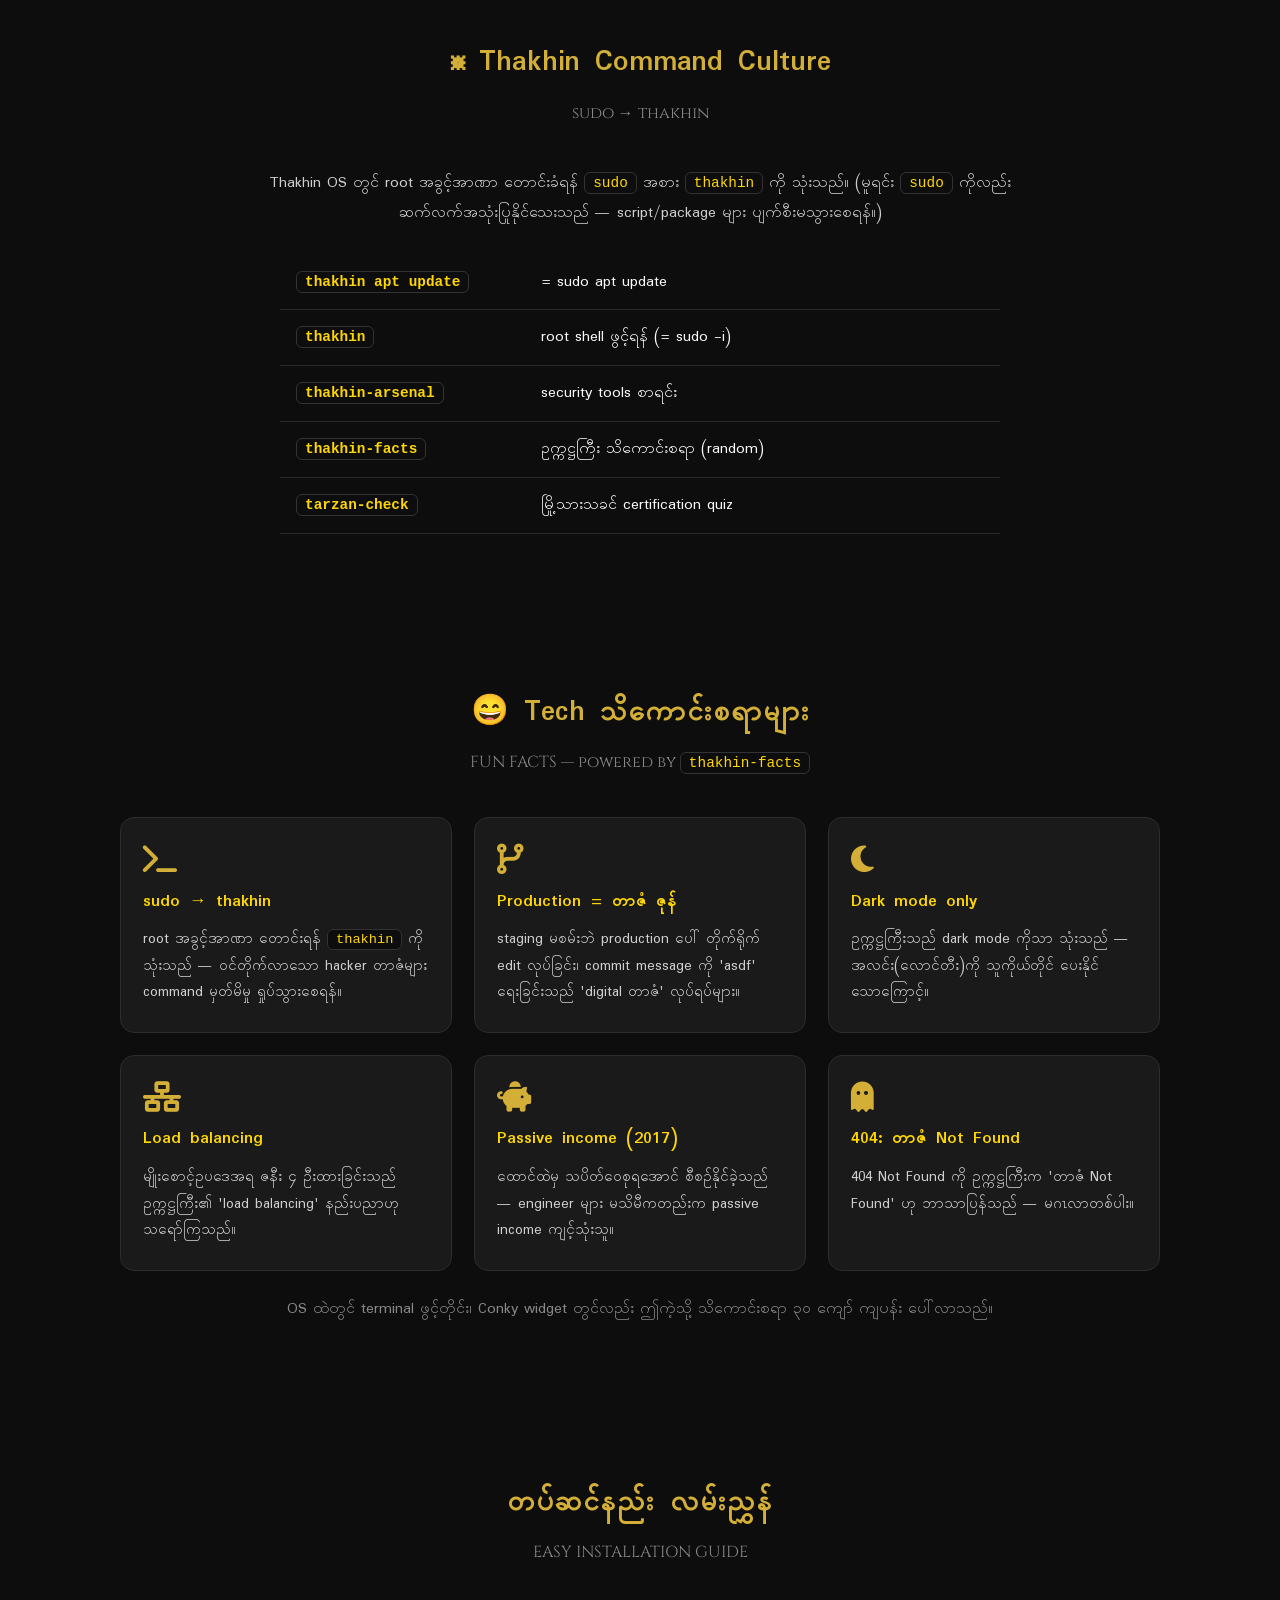
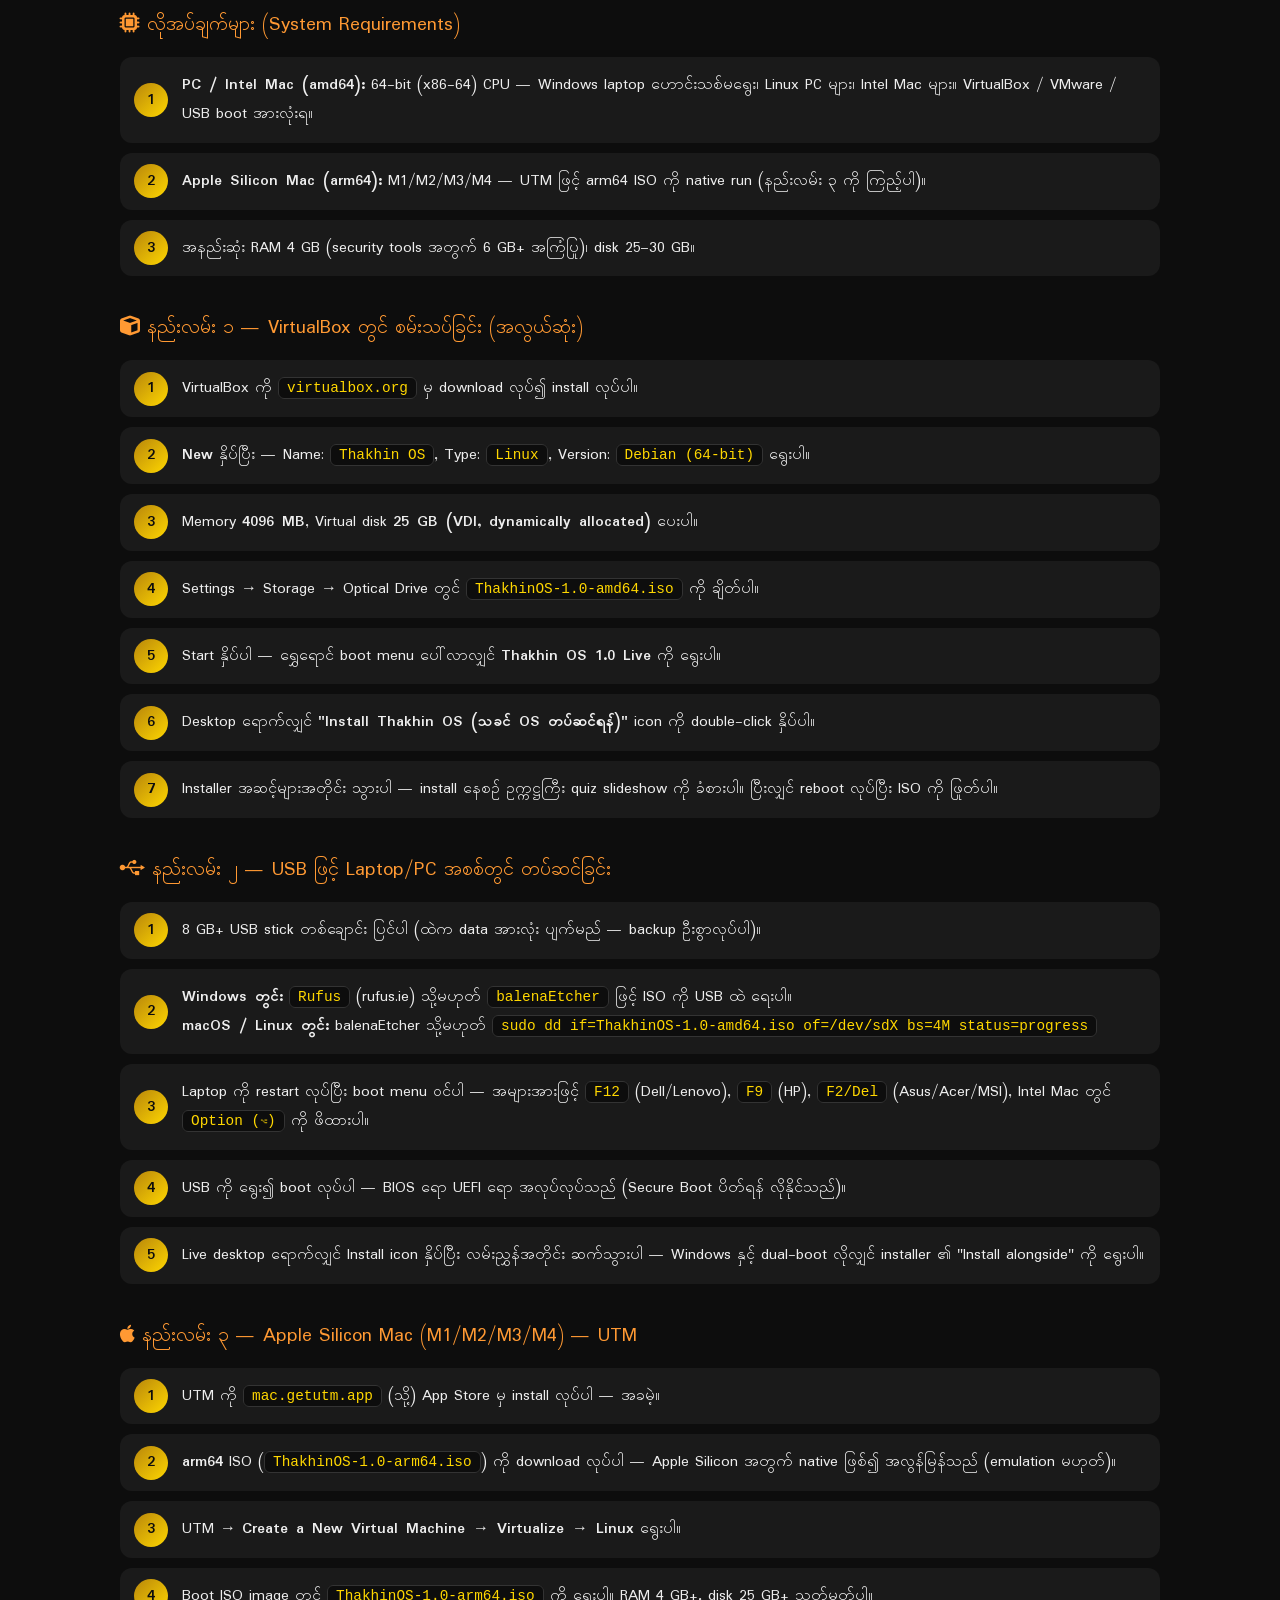
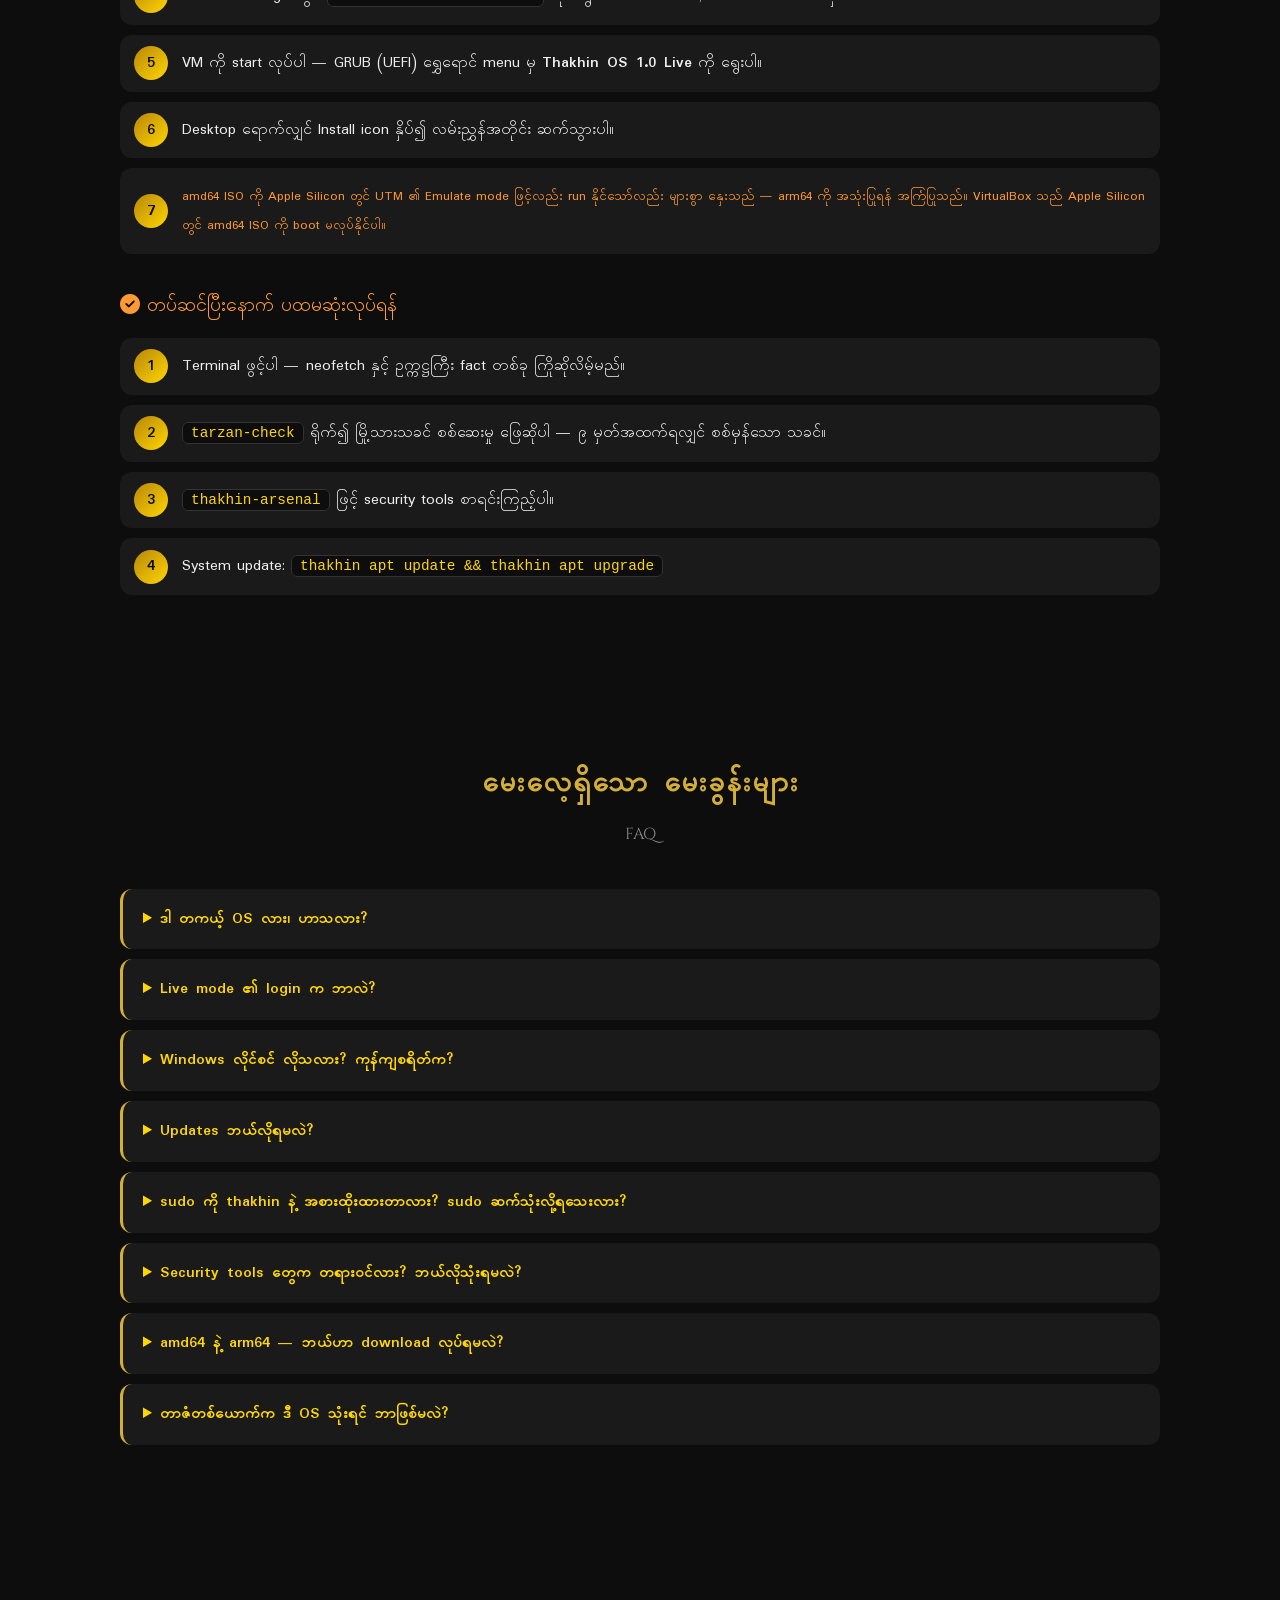
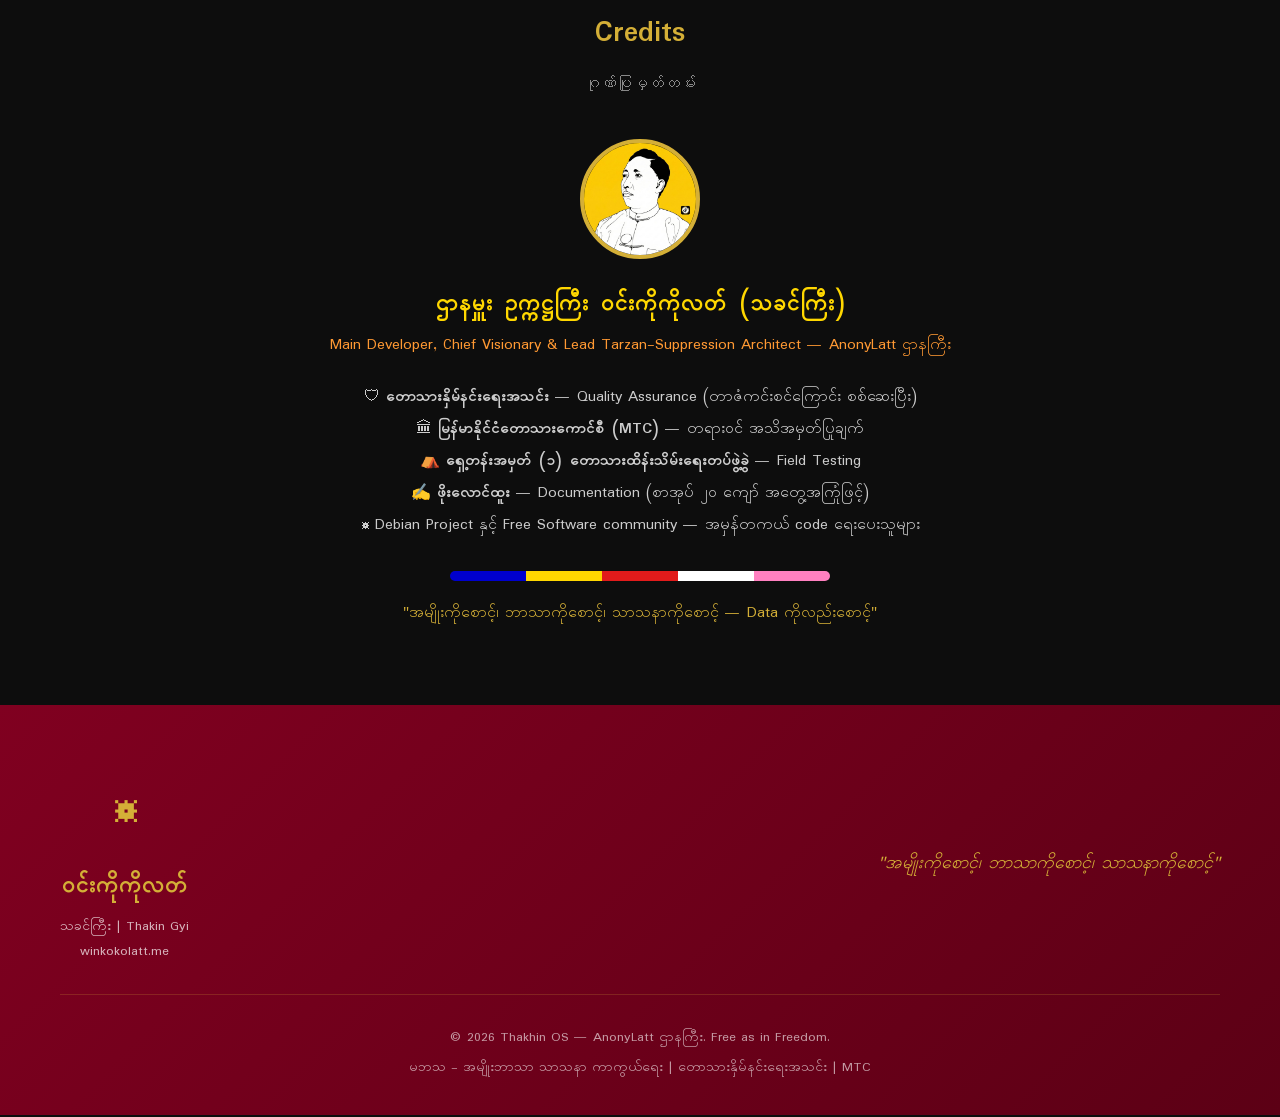
==== commit aea74ef4: "Download page: document live login (thakhin/thakhin) The live user now has a real password (baked at" ====
--- a/downloads/thakhin-os-community-edition/index.html
+++ b/downloads/thakhin-os-community-edition/index.html
@@ -172,7 +172,7 @@
             <tr><td>ISO ဖိုင်များ</td><td><code>ThakhinOS-1.0-amd64.iso</code> · <code>ThakhinOS-1.0-arm64.iso</code> (~5–7 GB)</td></tr>
             <tr><td>Security arsenal</td><td>Kali/Parrot-style ရာနှင့်ချီ — Metasploit, nmap, Wireshark, aircrack-ng, John, Hashcat, sqlmap, ZAP + advanced frameworks (Sliver, Empire, BloodHound, Amass, Pacu, Frida)</td></tr>
             <tr><td>Root/sudo culture</td><td><code>thakhin &lt;command&gt;</code> = root အခွင့်အာဏာ (sudo ကို ဆက်လက်အသုံးပြုနိုင်)</td></tr>
-            <tr><td>Live user</td><td><code>thakhin</code> (password မလို — thakhin/sudo အပြည့်)</td></tr>
+            <tr><td>Live login</td><td>Username <code>thakhin</code> · Password <code>thakhin</code> (root password လည်း <code>thakhin</code>)။ Installer တွင် ကိုယ်ပိုင် account သတ်မှတ်ပါ။</td></tr>
             <tr><td>ထုတ်ဝေသူ</td><td>AnonyLatt ဌာနကြီး | တောသားနှိမ်နင်းရေးအသင်း | MTC အသိအမှတ်ပြု</td></tr>
         </table>
     </section>
@@ -358,7 +358,7 @@
         <details class="faq"><summary>ဒါ တကယ့် OS လား၊ ဟာသလား?</summary>
             <p>နှစ်ခုလုံး ဖြစ်သည်။ ၁၀၀% အလုပ်လုပ်သော Debian 12 stable အခြေခံ OS အစစ်ဖြစ်ပြီး branding နှင့် content အားလုံးမှာ winkokolatt.me ၏ သရော်စာ (satire) universe ဖြစ်သည်။ နေ့စဉ် development အလုပ်တွင် တကယ်သုံးလို့ရသည်။</p></details>
         <details class="faq"><summary>Live mode ၏ login က ဘာလဲ?</summary>
-            <p>Username <code>thakhin</code> — password မလိုပါ။ Install လုပ်သောအခါ ကိုယ်ပိုင် username/password သတ်မှတ်နိုင်သည်။</p></details>
+            <p>Username <code>thakhin</code> / Password <code>thakhin</code> (root password လည်း <code>thakhin</code>)။ Login ဖန်သားပြင်တွင် ☸ branded greeter ပေါ်လာပါက ဤ credentials ဖြင့် ဝင်ပါ။ Install လုပ်သောအခါ ကိုယ်ပိုင် username/password သတ်မှတ်နိုင်သည်။</p></details>
         <details class="faq"><summary>Windows လိုင်စင် လိုသလား? ကုန်ကျစရိတ်က?</summary>
             <p>ဘာမှမလို — အခမဲ့ (free & open source) ဖြစ်သည်။ ဥက္ကဋ္ဌကြီး၏ စပွန်ဆာကြေးများနှင့် မတူဘဲ ဤ OS မှာ တစ်ပြားမှ မပေးရ။</p></details>
         <details class="faq"><summary>Updates ဘယ်လိုရမလဲ?</summary>
